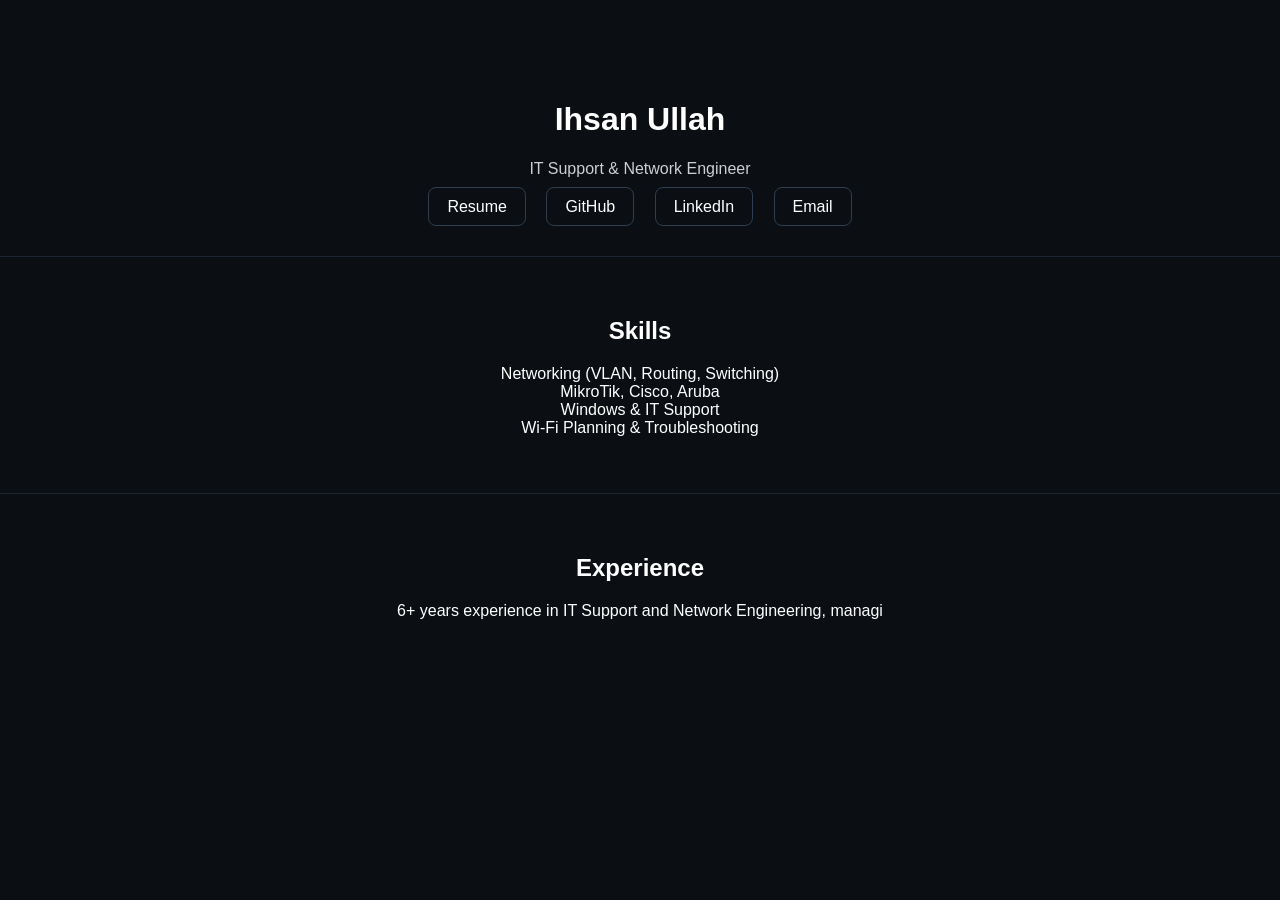
==== index.html @ 43599747 "professional layout" ====
<!doctype html>
<html lang="en">
<head>
<meta charset="utf-8">
<meta name="viewport" content="width=device-width, initial-scale=1">
<title>Ihsan Ullah | IT Support & Network Engineer</title>
<link rel="stylesheet" href="style.css">
</head>

<body>

<header>
  <h1>Ihsan Ullah</h1>
  <p class="title">IT Support & Network Engineer</p>
  <div class="buttons">
    <a href="#">Resume</a>
    <a href="https://github.com/theihsan" target="_blank">GitHub</a>
    <a href="#">LinkedIn</a>
    <a href="mailto:you@email.com">Email</a>
  </div>
</header>

<section>
  <h2>Skills</h2>
  <ul>
    <li>Networking (VLAN, Routing, Switching)</li>
    <li>MikroTik, Cisco, Aruba</li>
    <li>Windows & IT Support</li>
    <li>Wi-Fi Planning & Troubleshooting</li>
  </ul>
</section>

<section>
  <h2>Experience</h2>
  <p>6+ years experience in IT Support and Network Engineering, managi
---- style.css ----
body{
  margin:0;
  font-family:Arial, Helvetica, sans-serif;
  background:#0b0f14;
  color:white;
  text-align:center;
}

header{
  padding:80px 20px 40px;
}

.title{
  opacity:.8;
  margin-bottom:20px;
}

.buttons a{
  margin:8px;
  padding:10px 18px;
  border:1px solid #2c3e50;
  border-radius:8px;
  text-decoration:none;
  color:white;
}

section{
  padding:40px 20px;
  border-top:1px solid #1b2430;
}

ul{
  list-style:none;
  padding:0;
}

footer{
  padding:30px;
  opacity:.6;
}
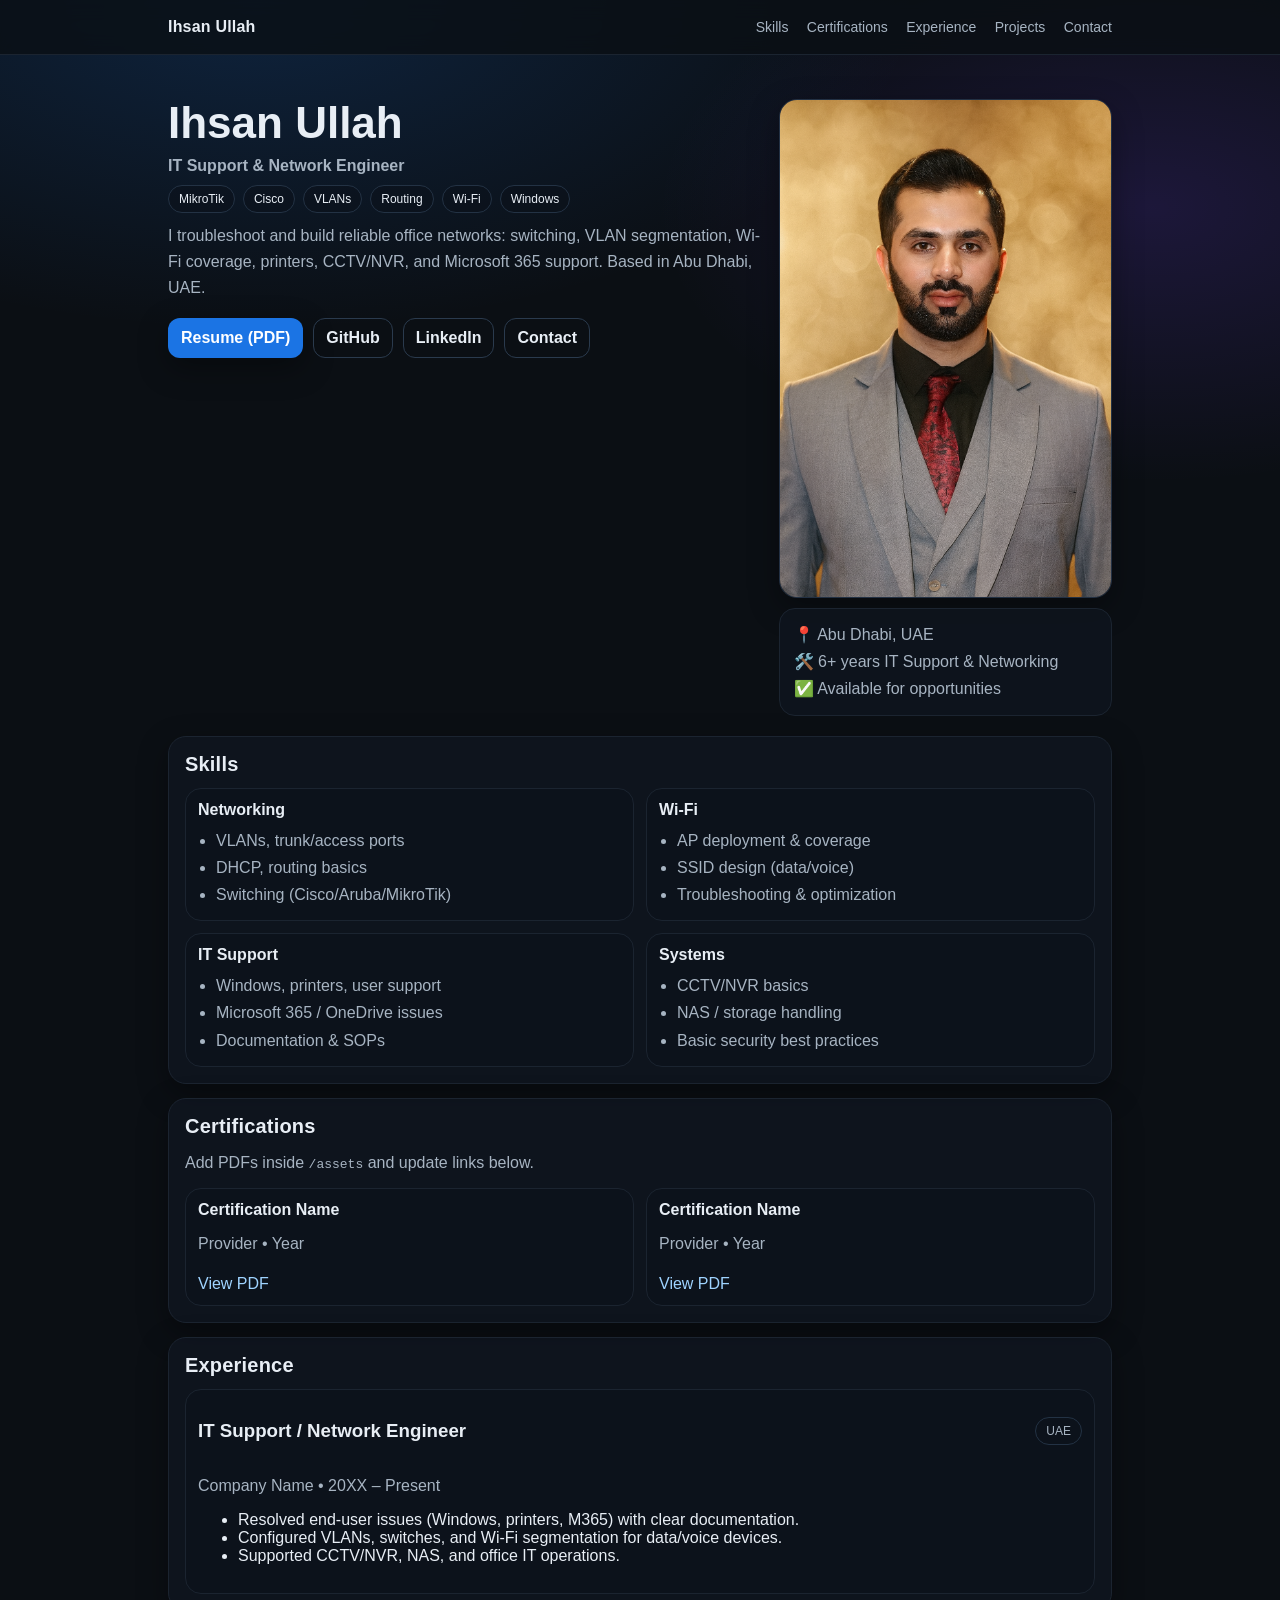
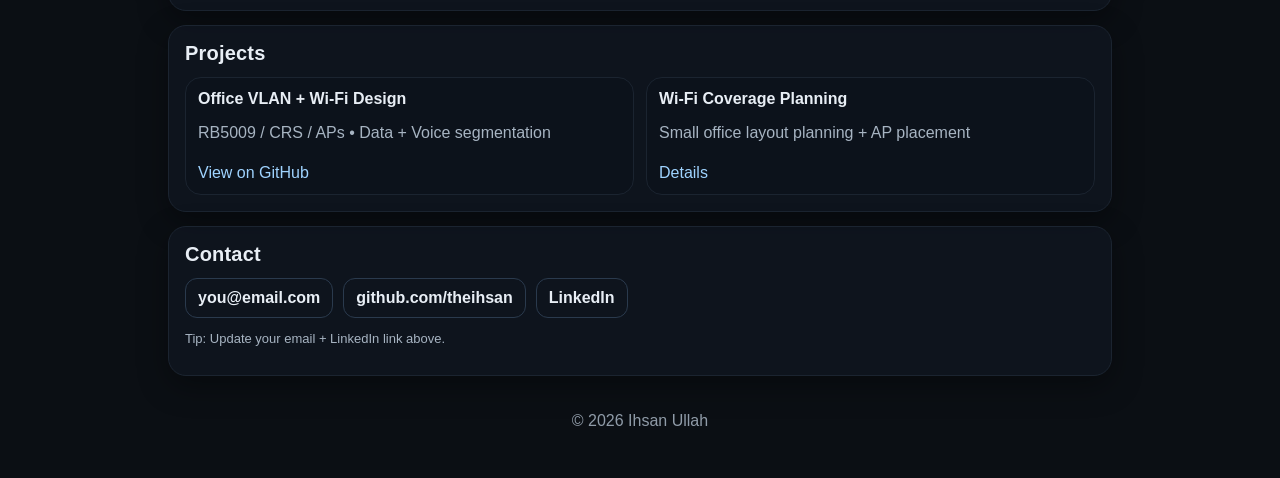
==== commit d5022c89: "Add profile and resume" ====
--- a/index.html
+++ b/index.html
@@ -1,35 +1,179 @@
 <!doctype html>
 <html lang="en">
 <head>
-<meta charset="utf-8">
-<meta name="viewport" content="width=device-width, initial-scale=1">
-<title>Ihsan Ullah | IT Support & Network Engineer</title>
-<link rel="stylesheet" href="style.css">
+  <meta charset="utf-8" />
+  <meta name="viewport" content="width=device-width,initial-scale=1" />
+  <title>Ihsan Ullah | IT Support & Network Engineer</title>
+  <meta name="description" content="Ihsan Ullah - IT Support & Network Engineer portfolio." />
+  <link rel="stylesheet" href="style.css" />
 </head>
 
 <body>
+  <header class="topbar">
+    <div class="container topbar-inner">
+      <a class="brand" href="#top">Ihsan Ullah</a>
+      <nav class="nav">
+        <a href="#skills">Skills</a>
+        <a href="#certs">Certifications</a>
+        <a href="#experience">Experience</a>
+        <a href="#projects">Projects</a>
+        <a href="#contact">Contact</a>
+      </nav>
+    </div>
+  </header>
 
-<header>
-  <h1>Ihsan Ullah</h1>
-  <p class="title">IT Support & Network Engineer</p>
-  <div class="buttons">
-    <a href="#">Resume</a>
-    <a href="https://github.com/theihsan" target="_blank">GitHub</a>
-    <a href="#">LinkedIn</a>
-    <a href="mailto:you@email.com">Email</a>
-  </div>
-</header>
+  <main id="top" class="container">
+    <!-- HERO -->
+    <section class="hero">
+      <div class="hero-left">
+        <h1>Ihsan Ullah</h1>
+        <p class="subtitle">IT Support & Network Engineer</p>
 
-<section>
-  <h2>Skills</h2>
-  <ul>
-    <li>Networking (VLAN, Routing, Switching)</li>
-    <li>MikroTik, Cisco, Aruba</li>
-    <li>Windows & IT Support</li>
-    <li>Wi-Fi Planning & Troubleshooting</li>
-  </ul>
-</section>
+        <div class="chips">
+          <span>MikroTik</span><span>Cisco</span><span>VLANs</span><span>Routing</span><span>Wi-Fi</span><span>Windows</span>
+        </div>
 
-<section>
-  <h2>Experience</h2>
-  <p>6+ years experience in IT Support and Network Engineering, managi
+        <p class="about">
+          I troubleshoot and build reliable office networks: switching, VLAN segmentation, Wi-Fi coverage, printers, CCTV/NVR,
+          and Microsoft 365 support. Based in Abu Dhabi, UAE.
+        </p>
+
+        <div class="buttons">
+          <!-- Put your CV PDF in /assets/resume.pdf -->
+          <a class="btn" href="assets/resume.pdf" target="_blank" rel="noopener">Resume (PDF)</a>
+          <a class="btn ghost" href="https://github.com/theihsan" target="_blank" rel="noopener">GitHub</a>
+          <!-- Replace with your LinkedIn -->
+          <a class="btn ghost" href="#" target="_blank" rel="noopener">LinkedIn</a>
+          <a class="btn ghost" href="#contact">Contact</a>
+        </div>
+      </div>
+
+      <div class="hero-right">
+        <!-- Put your photo in /assets/profile.jpg -->
+        <img class="avatar" src="assets/profile.jpg" alt="Profile photo" />
+        <div class="meta">
+          <div>📍 Abu Dhabi, UAE</div>
+          <div>🛠️ 6+ years IT Support & Networking</div>
+          <div>✅ Available for opportunities</div>
+        </div>
+      </div>
+    </section>
+
+    <!-- SKILLS -->
+    <section id="skills" class="card">
+      <h2>Skills</h2>
+      <div class="grid">
+        <div class="tile">
+          <h3>Networking</h3>
+          <ul>
+            <li>VLANs, trunk/access ports</li>
+            <li>DHCP, routing basics</li>
+            <li>Switching (Cisco/Aruba/MikroTik)</li>
+          </ul>
+        </div>
+        <div class="tile">
+          <h3>Wi-Fi</h3>
+          <ul>
+            <li>AP deployment & coverage</li>
+            <li>SSID design (data/voice)</li>
+            <li>Troubleshooting & optimization</li>
+          </ul>
+        </div>
+        <div class="tile">
+          <h3>IT Support</h3>
+          <ul>
+            <li>Windows, printers, user support</li>
+            <li>Microsoft 365 / OneDrive issues</li>
+            <li>Documentation & SOPs</li>
+          </ul>
+        </div>
+        <div class="tile">
+          <h3>Systems</h3>
+          <ul>
+            <li>CCTV/NVR basics</li>
+            <li>NAS / storage handling</li>
+            <li>Basic security best practices</li>
+          </ul>
+        </div>
+      </div>
+    </section>
+
+    <!-- CERTIFICATIONS -->
+    <section id="certs" class="card">
+      <h2>Certifications</h2>
+      <p class="muted">Add PDFs inside <code>/assets</code> and update links below.</p>
+
+      <div class="grid">
+        <div class="tile">
+          <h3>Certification Name</h3>
+          <p class="muted">Provider • Year</p>
+          <a class="link" href="assets/cert-1.pdf" target="_blank" rel="noopener">View PDF</a>
+        </div>
+        <div class="tile">
+          <h3>Certification Name</h3>
+          <p class="muted">Provider • Year</p>
+          <a class="link" href="assets/cert-2.pdf" target="_blank" rel="noopener">View PDF</a>
+        </div>
+      </div>
+    </section>
+
+    <!-- EXPERIENCE -->
+    <section id="experience" class="card">
+      <h2>Experience</h2>
+
+      <div class="timeline">
+        <div class="role">
+          <div class="role-head">
+            <h3>IT Support / Network Engineer</h3>
+            <span class="tag">UAE</span>
+          </div>
+          <p class="muted">Company Name • 20XX – Present</p>
+          <ul>
+            <li>Resolved end-user issues (Windows, printers, M365) with clear documentation.</li>
+            <li>Configured VLANs, switches, and Wi-Fi segmentation for data/voice devices.</li>
+            <li>Supported CCTV/NVR, NAS, and office IT operations.</li>
+          </ul>
+        </div>
+      </div>
+    </section>
+
+    <!-- PROJECTS -->
+    <section id="projects" class="card">
+      <h2>Projects</h2>
+
+      <div class="grid">
+        <div class="tile">
+          <h3>Office VLAN + Wi-Fi Design</h3>
+          <p class="muted">RB5009 / CRS / APs • Data + Voice segmentation</p>
+          <a class="link" href="https://github.com/theihsan" target="_blank" rel="noopener">View on GitHub</a>
+        </div>
+        <div class="tile">
+          <h3>Wi-Fi Coverage Planning</h3>
+          <p class="muted">Small office layout planning + AP placement</p>
+          <a class="link" href="#" target="_blank" rel="noopener">Details</a>
+        </div>
+      </div>
+    </section>
+
+    <!-- CONTACT -->
+    <section id="contact" class="card">
+      <h2>Contact</h2>
+      <div class="contact">
+        <a class="btn ghost" href="mailto:you@email.com">you@email.com</a>
+        <a class="btn ghost" href="https://github.com/theihsan" target="_blank" rel="noopener">github.com/theihsan</a>
+        <!-- Replace with LinkedIn -->
+        <a class="btn ghost" href="#" target="_blank" rel="noopener">LinkedIn</a>
+      </div>
+      <p class="muted small">Tip: Update your email + LinkedIn link above.</p>
+    </section>
+
+    <footer class="footer">
+      <span>© <span id="year"></span> Ihsan Ullah</span>
+    </footer>
+  </main>
+
+  <script>
+    document.getElementById("year").textContent = new Date().getFullYear();
+  </script>
+</body>
+</html>
--- a/style.css
+++ b/style.css
@@ -1,40 +1,246 @@
+:root{
+  --bg:#0b0f14;
+  --panel:#0f1620;
+  --panel2:#0c121a;
+  --border:#1b2430;
+  --text:#e8eef5;
+  --muted:#a7b4c2;
+  --accent:#1b74e4;
+  --shadow: 0 10px 30px rgba(0,0,0,.35);
+}
+
+*{ box-sizing:border-box; }
+html{ scroll-behavior:smooth; }
 body{
   margin:0;
-  font-family:Arial, Helvetica, sans-serif;
-  background:#0b0f14;
-  color:white;
+  font-family: Arial, Helvetica, sans-serif;
+  background: radial-gradient(1200px 600px at 20% 0%, rgba(27,116,228,.20), transparent 55%),
+              radial-gradient(900px 500px at 90% 10%, rgba(120,66,255,.16), transparent 55%),
+              var(--bg);
+  color:var(--text);
+}
+
+a{ color:inherit; text-decoration:none; }
+a:hover{ opacity:.92; }
+
+.container{
+  max-width: 980px;
+  margin: 0 auto;
+  padding: 18px;
+}
+
+.topbar{
+  position: sticky;
+  top: 0;
+  z-index: 30;
+  background: rgba(11,15,20,.80);
+  backdrop-filter: blur(10px);
+  border-bottom: 1px solid var(--border);
+}
+
+.topbar-inner{
+  display:flex;
+  align-items:center;
+  justify-content:space-between;
+  gap: 16px;
+}
+
+.brand{
+  font-weight:800;
+  letter-spacing: .2px;
+}
+
+.nav a{
+  margin-left: 14px;
+  font-size: 14px;
+  color: var(--muted);
+}
+.nav a:hover{ color: var(--text); }
+
+@media (max-width: 820px){
+  .nav{ display:none; }
+}
+
+.hero{
+  display:grid;
+  grid-template-columns: 1.6fr .9fr;
+  gap: 18px;
+  padding: 26px 0 6px;
+}
+
+@media (max-width: 820px){
+  .hero{ grid-template-columns: 1fr; }
+}
+
+h1{
+  font-size: 44px;
+  margin: 0;
+  line-height: 1.08;
+}
+
+.subtitle{
+  margin: 10px 0 10px;
+  color: var(--muted);
+  font-weight: 600;
+}
+
+.about{
+  color: var(--muted);
+  line-height: 1.65;
+  margin: 10px 0 16px;
+}
+
+.chips{
+  display:flex;
+  flex-wrap:wrap;
+  gap: 8px;
+  margin: 10px 0 8px;
+}
+
+.chips span{
+  font-size: 12px;
+  padding: 6px 10px;
+  border-radius: 999px;
+  border: 1px solid #233244;
+  background: rgba(12,18,26,.55);
+  color: var(--text);
+}
+
+.buttons{
+  display:flex;
+  flex-wrap:wrap;
+  gap: 10px;
+  margin-top: 12px;
+}
+
+.btn{
+  display:inline-flex;
+  align-items:center;
+  justify-content:center;
+  padding: 10px 12px;
+  border-radius: 12px;
+  font-weight: 700;
+  border: 1px solid transparent;
+  background: var(--accent);
+  color: white;
+  box-shadow: var(--shadow);
+}
+
+.btn.ghost{
+  background: transparent;
+  border: 1px solid #2a3a4d;
+  color: var(--text);
+  box-shadow: none;
+}
+
+.hero-right{
+  display:flex;
+  flex-direction:column;
+  gap: 10px;
+}
+
+.avatar{
+  width:100%;
+  border-radius: 18px;
+  border: 1px solid #223043;
+  box-shadow: var(--shadow);
+  background: var(--panel2);
+}
+
+.meta{
+  padding: 12px 14px;
+  border-radius: 16px;
+  border: 1px solid var(--border);
+  background: rgba(15,22,32,.70);
+  color: var(--muted);
+  line-height: 1.7;
+}
+
+.card{
+  margin: 14px 0;
+  padding: 16px;
+  border-radius: 18px;
+  border: 1px solid var(--border);
+  background: rgba(15,22,32,.75);
+  box-shadow: var(--shadow);
+}
+
+.card h2{
+  margin: 0 0 12px;
+  font-size: 20px;
+  letter-spacing:.2px;
+}
+
+.grid{
+  display:grid;
+  grid-template-columns: repeat(2, 1fr);
+  gap: 12px;
+}
+
+@media (max-width: 820px){
+  .grid{ grid-template-columns: 1fr; }
+}
+
+.tile{
+  padding: 12px;
+  border-radius: 16px;
+  border: 1px solid var(--border);
+  background: rgba(12,18,26,.70);
+}
+
+.tile h3{
+  margin: 0 0 8px;
+  font-size: 16px;
+}
+
+.tile ul{
+  margin: 0;
+  padding-left: 18px;
+  color: var(--muted);
+  line-height: 1.7;
+}
+
+.muted{ color: var(--muted); }
+.small{ font-size: 13px; }
+
+.link{
+  display:inline-block;
+  margin-top: 6px;
+  color: #9fd3ff;
+}
+.link:hover{ text-decoration: underline; }
+
+.timeline .role{
+  padding: 12px;
+  border-radius: 16px;
+  border: 1px solid var(--border);
+  background: rgba(12,18,26,.70);
+}
+
+.role-head{
+  display:flex;
+  align-items:center;
+  justify-content:space-between;
+  gap: 10px;
+}
+
+.tag{
+  font-size: 12px;
+  padding: 6px 10px;
+  border-radius: 999px;
+  border: 1px solid #233244;
+  color: var(--muted);
+}
+
+.contact{
+  display:flex;
+  flex-wrap:wrap;
+  gap: 10px;
+}
+
+.footer{
   text-align:center;
-}
-
-header{
-  padding:80px 20px 40px;
-}
-
-.title{
-  opacity:.8;
-  margin-bottom:20px;
-}
-
-.buttons a{
-  margin:8px;
-  padding:10px 18px;
-  border:1px solid #2c3e50;
-  border-radius:8px;
-  text-decoration:none;
-  color:white;
-}
-
-section{
-  padding:40px 20px;
-  border-top:1px solid #1b2430;
-}
-
-ul{
-  list-style:none;
-  padding:0;
-}
-
-footer{
-  padding:30px;
-  opacity:.6;
-}
+  color: var(--muted);
+  padding: 22px 0 30px;
+  opacity: .85;
+}
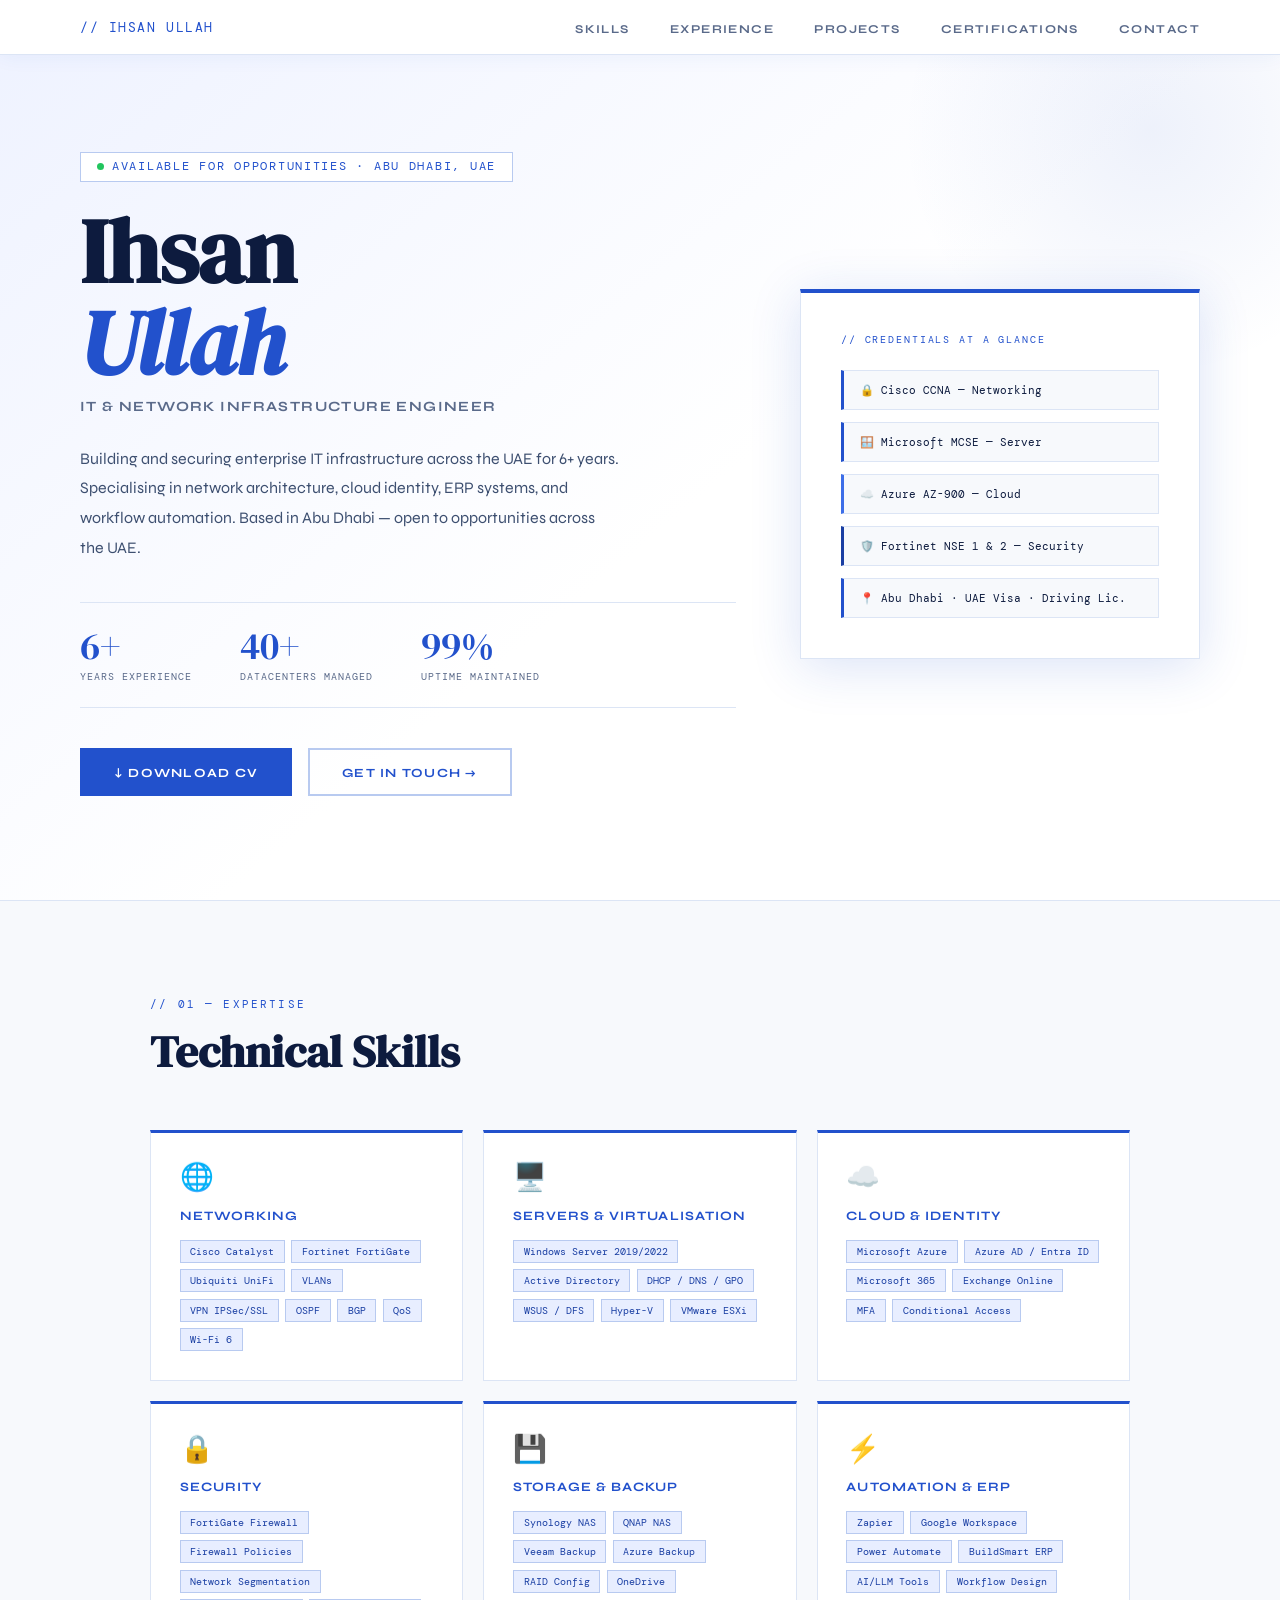
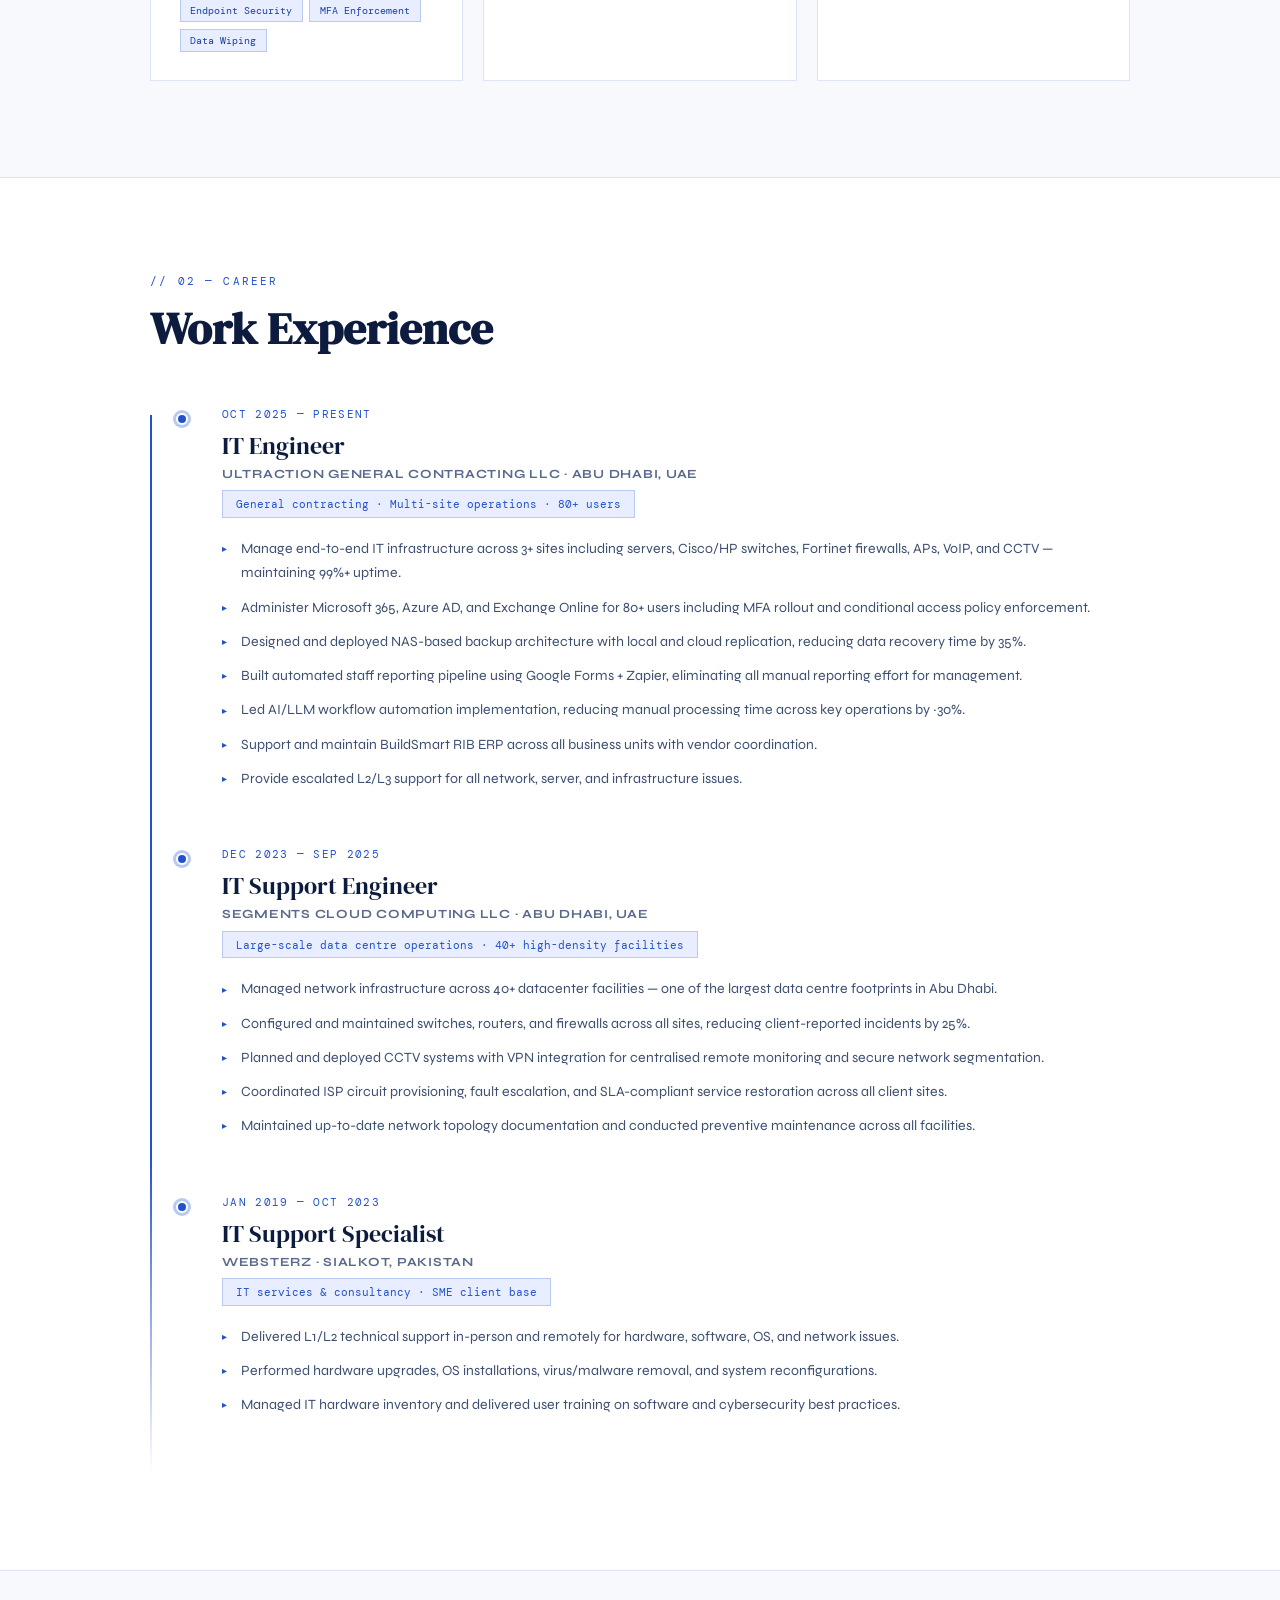
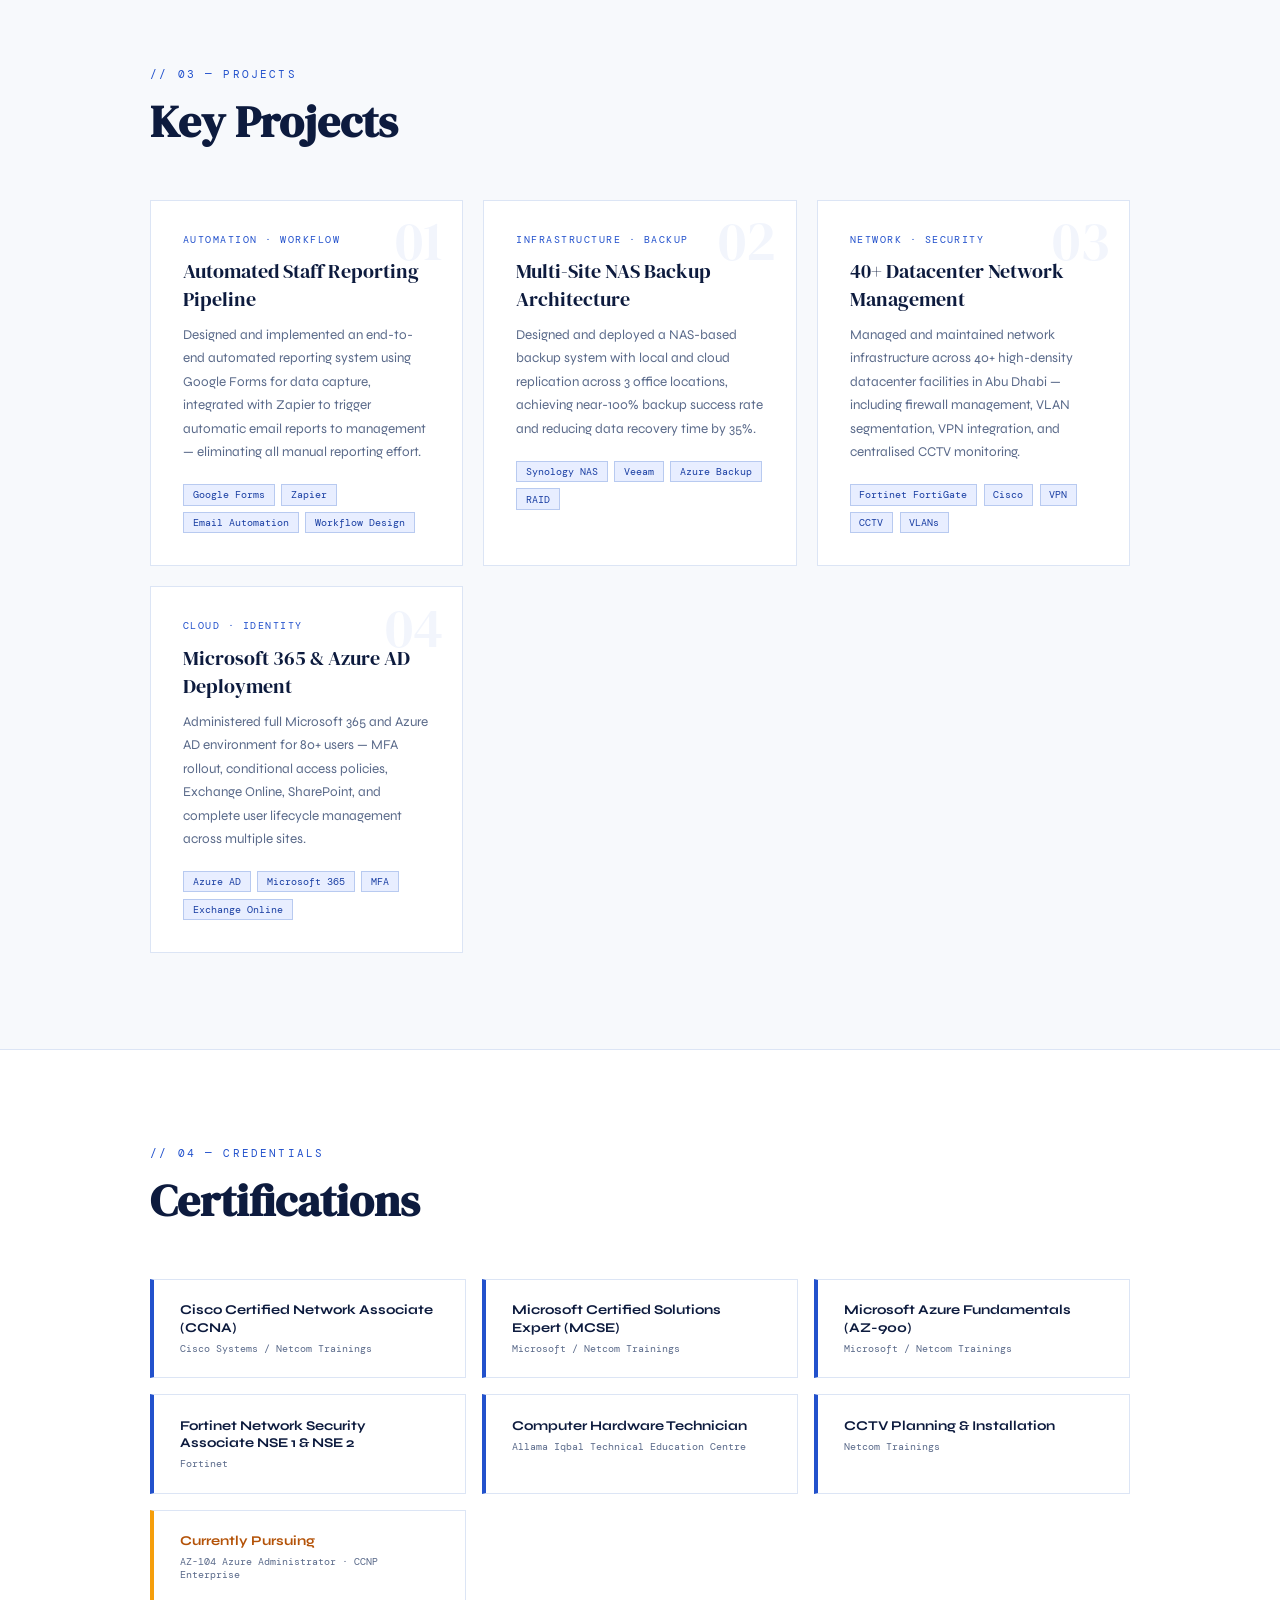
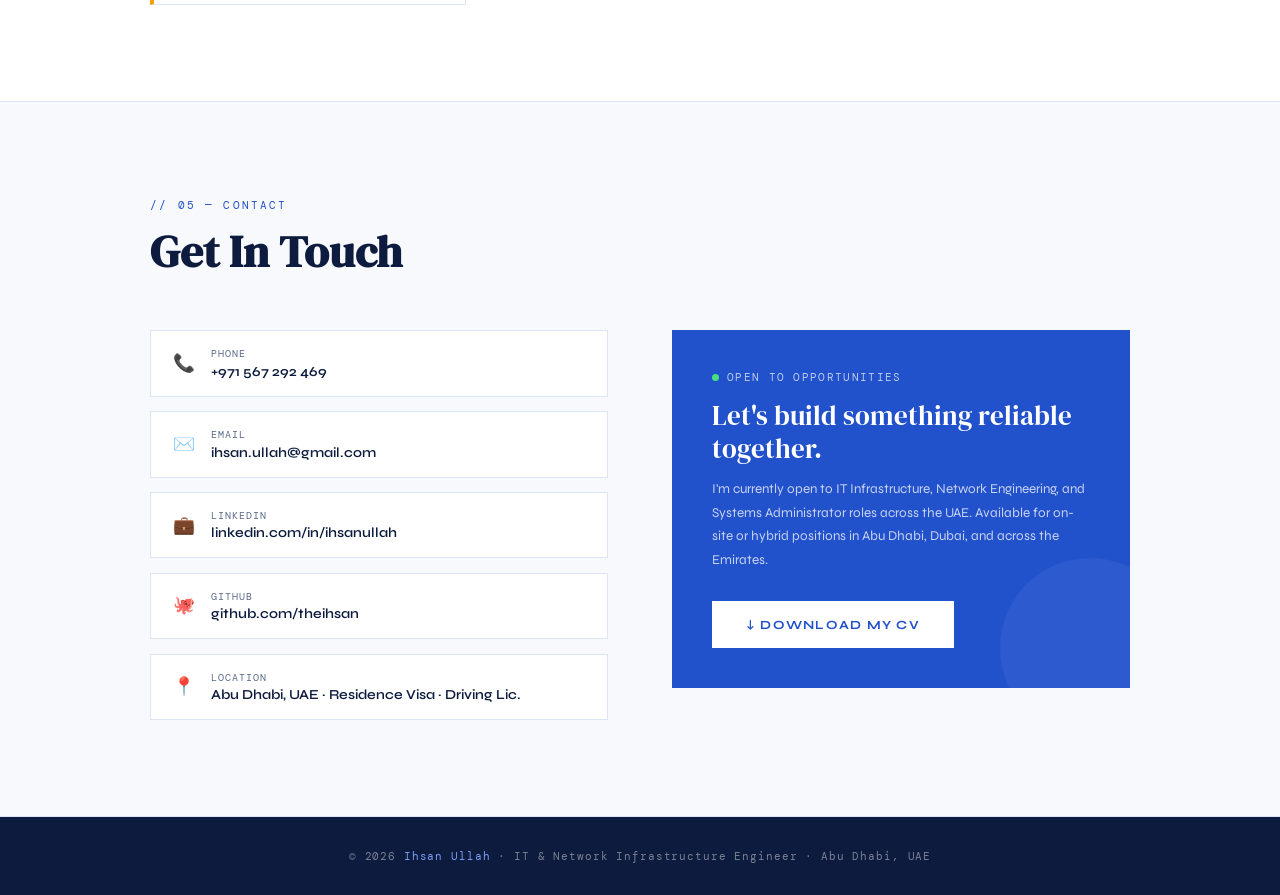
==== commit ced422f4: "Update index.html" ====
--- a/index.html
+++ b/index.html
@@ -1,179 +1,820 @@
-<!doctype html>
+<!DOCTYPE html>
 <html lang="en">
 <head>
-  <meta charset="utf-8" />
-  <meta name="viewport" content="width=device-width,initial-scale=1" />
-  <title>Ihsan Ullah | IT Support & Network Engineer</title>
-  <meta name="description" content="Ihsan Ullah - IT Support & Network Engineer portfolio." />
-  <link rel="stylesheet" href="style.css" />
+<meta charset="UTF-8"/>
+<meta name="viewport" content="width=device-width, initial-scale=1.0"/>
+<title>Ihsan Ullah — IT & Network Infrastructure Engineer</title>
+<link href="https://fonts.googleapis.com/css2?family=DM+Serif+Display:ital@0;1&family=DM+Mono:wght@400;500&family=Syne:wght@400;600;700;800&display=swap" rel="stylesheet"/>
+<style>
+  :root {
+    --royal: #2251CC;
+    --royal-dark: #1a3fa3;
+    --royal-light: #3d6ee8;
+    --royal-xlight: #e8eeff;
+    --white: #ffffff;
+    --off-white: #f7f9fc;
+    --text: #0d1b3e;
+    --muted: #5a6a8a;
+    --border: #dce5f5;
+    --border-strong: #b8caf0;
+    --shadow: 0 4px 24px rgba(34,81,204,0.10);
+    --shadow-lg: 0 8px 48px rgba(34,81,204,0.16);
+  }
+
+  *, *::before, *::after { box-sizing: border-box; margin: 0; padding: 0; }
+  html { scroll-behavior: smooth; }
+
+  body {
+    font-family: 'Syne', sans-serif;
+    background: var(--white);
+    color: var(--text);
+    overflow-x: hidden;
+  }
+
+  nav {
+    position: fixed;
+    top: 0; left: 0; right: 0;
+    z-index: 100;
+    display: flex;
+    justify-content: space-between;
+    align-items: center;
+    padding: 1.1rem 5rem;
+    background: rgba(255,255,255,0.95);
+    backdrop-filter: blur(20px);
+    border-bottom: 1px solid var(--border);
+    box-shadow: 0 2px 20px rgba(34,81,204,0.06);
+  }
+
+  .nav-logo {
+    font-family: 'DM Mono', monospace;
+    font-size: 0.82rem;
+    color: var(--royal);
+    letter-spacing: 0.12em;
+  }
+
+  .nav-links { display: flex; gap: 2.5rem; list-style: none; }
+
+  .nav-links a {
+    font-size: 0.75rem;
+    font-weight: 700;
+    letter-spacing: 0.12em;
+    text-transform: uppercase;
+    color: var(--muted);
+    text-decoration: none;
+    transition: color 0.2s;
+    position: relative;
+  }
+
+  .nav-links a::after {
+    content: '';
+    position: absolute;
+    bottom: -4px; left: 0; right: 0;
+    height: 2px;
+    background: var(--royal);
+    transform: scaleX(0);
+    transition: transform 0.2s;
+    transform-origin: left;
+  }
+
+  .nav-links a:hover { color: var(--royal); }
+  .nav-links a:hover::after { transform: scaleX(1); }
+
+  .hero {
+    min-height: 100vh;
+    display: grid;
+    grid-template-columns: 1fr 400px;
+    gap: 4rem;
+    align-items: center;
+    padding: 8rem 5rem 5rem;
+    background: linear-gradient(140deg, #eef2ff 0%, #ffffff 55%);
+    position: relative;
+    overflow: hidden;
+  }
+
+  .hero::before {
+    content: '';
+    position: absolute;
+    top: -120px; right: -120px;
+    width: 500px; height: 500px;
+    background: radial-gradient(circle, rgba(34,81,204,0.08) 0%, transparent 70%);
+    pointer-events: none;
+  }
+
+  .hero-tag {
+    display: inline-flex;
+    align-items: center;
+    gap: 0.5rem;
+    font-family: 'DM Mono', monospace;
+    font-size: 0.72rem;
+    color: var(--royal);
+    letter-spacing: 0.15em;
+    text-transform: uppercase;
+    margin-bottom: 1.5rem;
+    padding: 0.4rem 1rem;
+    border: 1.5px solid var(--border-strong);
+    background: var(--white);
+    width: fit-content;
+  }
+
+  .hero-tag-dot {
+    width: 7px; height: 7px;
+    background: #22c55e;
+    border-radius: 50%;
+    animation: pulse 2s infinite;
+  }
+
+  @keyframes pulse {
+    0%,100% { opacity:1; transform:scale(1); }
+    50% { opacity:0.4; transform:scale(0.75); }
+  }
+
+  .hero h1 {
+    font-family: 'DM Serif Display', serif;
+    font-size: clamp(3.8rem, 7vw, 5.8rem);
+    line-height: 1.02;
+    margin-bottom: 0.6rem;
+    color: var(--text);
+  }
+
+  .hero h1 em { color: var(--royal); font-style: italic; }
+
+  .hero-subtitle {
+    font-size: 0.88rem;
+    font-weight: 700;
+    letter-spacing: 0.1em;
+    color: var(--muted);
+    text-transform: uppercase;
+    margin-bottom: 1.8rem;
+  }
+
+  .hero-desc {
+    font-size: 1rem;
+    line-height: 1.85;
+    color: #3d4f70;
+    max-width: 540px;
+    margin-bottom: 2.5rem;
+  }
+
+  .hero-stats {
+    display: flex;
+    gap: 3rem;
+    margin-bottom: 2.5rem;
+    padding: 1.5rem 0;
+    border-top: 1px solid var(--border);
+    border-bottom: 1px solid var(--border);
+  }
+
+  .stat-num {
+    font-family: 'DM Serif Display', serif;
+    font-size: 2.4rem;
+    color: var(--royal);
+    line-height: 1;
+  }
+
+  .stat-label {
+    font-family: 'DM Mono', monospace;
+    font-size: 0.63rem;
+    color: var(--muted);
+    letter-spacing: 0.1em;
+    text-transform: uppercase;
+    margin-top: 0.3rem;
+  }
+
+  .hero-ctas { display: flex; gap: 1rem; flex-wrap: wrap; }
+
+  .btn-primary {
+    display: inline-flex;
+    align-items: center;
+    gap: 0.5rem;
+    padding: 0.9rem 2rem;
+    background: var(--royal);
+    color: var(--white);
+    font-family: 'Syne', sans-serif;
+    font-size: 0.78rem;
+    font-weight: 700;
+    letter-spacing: 0.1em;
+    text-transform: uppercase;
+    text-decoration: none;
+    border: 2px solid var(--royal);
+    transition: all 0.25s;
+  }
+
+  .btn-primary:hover {
+    background: var(--white);
+    color: var(--royal);
+    transform: translateY(-2px);
+    box-shadow: var(--shadow-lg);
+  }
+
+  .btn-secondary {
+    display: inline-flex;
+    align-items: center;
+    gap: 0.5rem;
+    padding: 0.9rem 2rem;
+    background: transparent;
+    color: var(--royal);
+    font-family: 'Syne', sans-serif;
+    font-size: 0.78rem;
+    font-weight: 700;
+    letter-spacing: 0.1em;
+    text-transform: uppercase;
+    text-decoration: none;
+    border: 2px solid var(--border-strong);
+    transition: all 0.25s;
+  }
+
+  .btn-secondary:hover {
+    border-color: var(--royal);
+    background: var(--royal-xlight);
+    transform: translateY(-2px);
+    box-shadow: var(--shadow);
+  }
+
+  .hero-card {
+    background: var(--white);
+    border: 1px solid var(--border);
+    border-top: 4px solid var(--royal);
+    padding: 2.5rem;
+    box-shadow: var(--shadow-lg);
+    position: relative;
+    z-index: 1;
+  }
+
+  .hero-card-label {
+    font-family: 'DM Mono', monospace;
+    font-size: 0.65rem;
+    color: var(--royal);
+    letter-spacing: 0.18em;
+    text-transform: uppercase;
+    margin-bottom: 1.5rem;
+  }
+
+  .cert-stack { display: flex; flex-direction: column; gap: 0.75rem; }
+
+  .cert-badge {
+    display: flex;
+    align-items: center;
+    gap: 0.85rem;
+    padding: 0.75rem 1rem;
+    background: var(--off-white);
+    border: 1px solid var(--border);
+    border-left: 3px solid var(--royal);
+    font-family: 'DM Mono', monospace;
+    font-size: 0.7rem;
+    color: var(--text);
+    animation: fadeSlide 0.4s ease both;
+  }
+
+  .cert-badge:nth-child(2) { animation-delay:0.1s; }
+  .cert-badge:nth-child(3) { animation-delay:0.2s; border-left-color:var(--royal-light); }
+  .cert-badge:nth-child(4) { animation-delay:0.3s; border-left-color:var(--royal-dark); }
+  .cert-badge:nth-child(5) { animation-delay:0.4s; }
+
+  @keyframes fadeSlide {
+    from { opacity:0; transform:translateX(12px); }
+    to { opacity:1; transform:translateX(0); }
+  }
+
+  .section-wrap {
+    max-width: 1140px;
+    margin: 0 auto;
+    padding: 6rem 5rem;
+  }
+
+  .section-label {
+    font-family: 'DM Mono', monospace;
+    font-size: 0.68rem;
+    color: var(--royal);
+    letter-spacing: 0.2em;
+    text-transform: uppercase;
+    margin-bottom: 0.6rem;
+  }
+
+  .section-title {
+    font-family: 'DM Serif Display', serif;
+    font-size: clamp(2rem, 4vw, 2.8rem);
+    color: var(--text);
+    margin-bottom: 3rem;
+  }
+
+  .band-white { background: var(--white); }
+  .band-gray { background: var(--off-white); border-top:1px solid var(--border); border-bottom:1px solid var(--border); }
+
+  .skills-grid {
+    display: grid;
+    grid-template-columns: repeat(auto-fit, minmax(280px, 1fr));
+    gap: 1.25rem;
+  }
+
+  .skill-card {
+    padding: 1.8rem;
+    background: var(--white);
+    border: 1px solid var(--border);
+    border-top: 3px solid var(--royal);
+    transition: all 0.25s;
+  }
+
+  .skill-card:hover {
+    box-shadow: var(--shadow-lg);
+    transform: translateY(-4px);
+    border-color: var(--border-strong);
+  }
+
+  .skill-card-icon { font-size: 1.7rem; margin-bottom: 0.9rem; }
+
+  .skill-card-title {
+    font-size: 0.8rem;
+    font-weight: 700;
+    letter-spacing: 0.08em;
+    text-transform: uppercase;
+    color: var(--royal);
+    margin-bottom: 1rem;
+  }
+
+  .skill-tags { display: flex; flex-wrap: wrap; gap: 0.4rem; }
+
+  .skill-tag {
+    font-family: 'DM Mono', monospace;
+    font-size: 0.63rem;
+    padding: 0.25rem 0.6rem;
+    background: var(--royal-xlight);
+    border: 1px solid var(--border-strong);
+    color: var(--royal-dark);
+  }
+
+  .exp-timeline { position: relative; padding-left: 2rem; }
+
+  .exp-timeline::before {
+    content: '';
+    position: absolute;
+    left: 0; top: 8px; bottom: 0;
+    width: 2px;
+    background: linear-gradient(180deg, var(--royal) 70%, transparent 100%);
+  }
+
+  .exp-item { position: relative; padding: 0 0 3.5rem 2.5rem; }
+
+  .exp-item::before {
+    content: '';
+    position: absolute;
+    left: -6px; top: 6px;
+    width: 12px; height: 12px;
+    background: var(--royal);
+    border: 2px solid var(--white);
+    border-radius: 50%;
+    box-shadow: 0 0 0 3px var(--border-strong);
+  }
+
+  .exp-date {
+    font-family: 'DM Mono', monospace;
+    font-size: 0.68rem;
+    color: var(--royal);
+    letter-spacing: 0.12em;
+    margin-bottom: 0.5rem;
+    text-transform: uppercase;
+  }
+
+  .exp-title {
+    font-family: 'DM Serif Display', serif;
+    font-size: 1.5rem;
+    color: var(--text);
+    margin-bottom: 0.25rem;
+  }
+
+  .exp-company {
+    font-size: 0.78rem;
+    font-weight: 700;
+    color: var(--muted);
+    letter-spacing: 0.06em;
+    text-transform: uppercase;
+    margin-bottom: 0.6rem;
+  }
+
+  .exp-context {
+    display: inline-block;
+    font-family: 'DM Mono', monospace;
+    font-size: 0.68rem;
+    color: var(--royal);
+    margin-bottom: 1.2rem;
+    padding: 0.35rem 0.8rem;
+    background: var(--royal-xlight);
+    border: 1px solid var(--border-strong);
+  }
+
+  .exp-bullets { list-style: none; display: flex; flex-direction: column; gap: 0.6rem; }
+
+  .exp-bullets li {
+    font-size: 0.88rem;
+    line-height: 1.75;
+    color: #3d4f70;
+    padding-left: 1.2rem;
+    position: relative;
+  }
+
+  .exp-bullets li::before {
+    content: '▸';
+    position: absolute;
+    left: 0;
+    color: var(--royal);
+    font-size: 0.65rem;
+    top: 0.2rem;
+  }
+
+  .projects-grid {
+    display: grid;
+    grid-template-columns: repeat(auto-fit, minmax(300px, 1fr));
+    gap: 1.25rem;
+  }
+
+  .project-card {
+    padding: 2rem;
+    background: var(--white);
+    border: 1px solid var(--border);
+    position: relative;
+    overflow: hidden;
+    transition: all 0.25s;
+  }
+
+  .project-card::before {
+    content: '';
+    position: absolute;
+    top: 0; left: 0; right: 0;
+    height: 3px;
+    background: linear-gradient(90deg, var(--royal), var(--royal-light));
+    transform: scaleX(0);
+    transition: transform 0.3s;
+    transform-origin: left;
+  }
+
+  .project-card:hover { box-shadow: var(--shadow-lg); transform: translateY(-4px); border-color: var(--border-strong); }
+  .project-card:hover::before { transform: scaleX(1); }
+
+  .project-number {
+    font-family: 'DM Serif Display', serif;
+    font-size: 3.5rem;
+    color: rgba(34,81,204,0.06);
+    position: absolute;
+    top: 0.8rem; right: 1.2rem;
+    line-height: 1;
+  }
+
+  .project-tag {
+    font-family: 'DM Mono', monospace;
+    font-size: 0.62rem;
+    color: var(--royal);
+    letter-spacing: 0.15em;
+    text-transform: uppercase;
+    margin-bottom: 0.7rem;
+  }
+
+  .project-title {
+    font-family: 'DM Serif Display', serif;
+    font-size: 1.25rem;
+    color: var(--text);
+    margin-bottom: 0.7rem;
+  }
+
+  .project-desc {
+    font-size: 0.84rem;
+    line-height: 1.75;
+    color: var(--muted);
+    margin-bottom: 1.2rem;
+  }
+
+  .project-stack { display: flex; flex-wrap: wrap; gap: 0.4rem; }
+
+  .stack-tag {
+    font-family: 'DM Mono', monospace;
+    font-size: 0.6rem;
+    padding: 0.2rem 0.55rem;
+    background: var(--royal-xlight);
+    border: 1px solid var(--border-strong);
+    color: var(--royal-dark);
+  }
+
+  .certs-grid {
+    display: grid;
+    grid-template-columns: repeat(auto-fit, minmax(250px, 1fr));
+    gap: 1rem;
+  }
+
+  .cert-card {
+    padding: 1.4rem 1.6rem;
+    background: var(--white);
+    border: 1px solid var(--border);
+    border-left: 4px solid var(--royal);
+    transition: all 0.2s;
+  }
+
+  .cert-card:hover { box-shadow: var(--shadow); transform: translateX(4px); }
+
+  .cert-name { font-size: 0.84rem; font-weight: 700; color: var(--text); margin-bottom: 0.3rem; line-height: 1.3; }
+  .cert-issuer { font-family: 'DM Mono', monospace; font-size: 0.65rem; color: var(--muted); }
+
+  .contact-grid { display: grid; grid-template-columns: 1fr 1fr; gap: 4rem; align-items: start; }
+  .contact-info { display: flex; flex-direction: column; gap: 0.9rem; }
+
+  .contact-item {
+    display: flex;
+    align-items: center;
+    gap: 1rem;
+    padding: 1rem 1.4rem;
+    background: var(--white);
+    border: 1px solid var(--border);
+    text-decoration: none;
+    transition: all 0.2s;
+  }
+
+  .contact-item:hover {
+    border-color: var(--royal);
+    background: var(--royal-xlight);
+    transform: translateX(4px);
+    box-shadow: var(--shadow);
+  }
+
+  .contact-icon { font-size: 1.1rem; flex-shrink: 0; }
+  .contact-label { font-family: 'DM Mono', monospace; font-size: 0.62rem; color: var(--muted); letter-spacing: 0.1em; text-transform: uppercase; margin-bottom: 0.15rem; }
+  .contact-value { font-size: 0.86rem; color: var(--text); font-weight: 600; }
+
+  .availability-box {
+    padding: 2.5rem;
+    background: var(--royal);
+    color: var(--white);
+    position: relative;
+    overflow: hidden;
+  }
+
+  .availability-box::after {
+    content: '';
+    position: absolute;
+    bottom: -50px; right: -50px;
+    width: 180px; height: 180px;
+    background: rgba(255,255,255,0.05);
+    border-radius: 50%;
+  }
+
+  .avail-status {
+    display: flex;
+    align-items: center;
+    gap: 0.5rem;
+    font-family: 'DM Mono', monospace;
+    font-size: 0.68rem;
+    color: rgba(255,255,255,0.7);
+    letter-spacing: 0.12em;
+    text-transform: uppercase;
+    margin-bottom: 1rem;
+  }
+
+  .avail-dot { width: 7px; height: 7px; background: #4ade80; border-radius: 50%; animation: pulse 2s infinite; }
+
+  .avail-title {
+    font-family: 'DM Serif Display', serif;
+    font-size: 1.7rem;
+    color: var(--white);
+    margin-bottom: 0.8rem;
+    line-height: 1.2;
+  }
+
+  .avail-desc { font-size: 0.84rem; line-height: 1.75; color: rgba(255,255,255,0.75); margin-bottom: 1.8rem; }
+
+  .btn-white {
+    display: inline-flex;
+    align-items: center;
+    gap: 0.5rem;
+    padding: 0.85rem 2rem;
+    background: var(--white);
+    color: var(--royal);
+    font-family: 'Syne', sans-serif;
+    font-size: 0.78rem;
+    font-weight: 700;
+    letter-spacing: 0.1em;
+    text-transform: uppercase;
+    text-decoration: none;
+    border: 2px solid var(--white);
+    transition: all 0.25s;
+  }
+
+  .btn-white:hover {
+    background: transparent;
+    color: var(--white);
+    transform: translateY(-2px);
+    box-shadow: 0 8px 30px rgba(0,0,0,0.2);
+  }
+
+  footer {
+    background: var(--text);
+    color: rgba(255,255,255,0.45);
+    text-align: center;
+    padding: 2rem;
+    font-family: 'DM Mono', monospace;
+    font-size: 0.68rem;
+    letter-spacing: 0.08em;
+  }
+
+  footer span { color: #7c9ef5; }
+
+  .fade-up { opacity:0; transform:translateY(24px); transition: opacity 0.55s ease, transform 0.55s ease; }
+  .fade-up.visible { opacity:1; transform:translateY(0); }
+
+  @media (max-width: 960px) {
+    nav { padding: 1rem 1.5rem; }
+    .nav-links { display: none; }
+    .hero { grid-template-columns: 1fr; padding: 7rem 1.5rem 3rem; }
+    .hero-card { margin-top: 2rem; }
+    .section-wrap { padding: 4rem 1.5rem; }
+    .contact-grid { grid-template-columns: 1fr; gap: 2rem; }
+    .hero-stats { gap: 1.5rem; }
+  }
+</style>
 </head>
-
 <body>
-  <header class="topbar">
-    <div class="container topbar-inner">
-      <a class="brand" href="#top">Ihsan Ullah</a>
-      <nav class="nav">
-        <a href="#skills">Skills</a>
-        <a href="#certs">Certifications</a>
-        <a href="#experience">Experience</a>
-        <a href="#projects">Projects</a>
-        <a href="#contact">Contact</a>
-      </nav>
+
+<nav>
+  <div class="nav-logo">// IHSAN ULLAH</div>
+  <ul class="nav-links">
+    <li><a href="#skills">Skills</a></li>
+    <li><a href="#experience">Experience</a></li>
+    <li><a href="#projects">Projects</a></li>
+    <li><a href="#certifications">Certifications</a></li>
+    <li><a href="#contact">Contact</a></li>
+  </ul>
+</nav>
+
+<div class="hero">
+  <div class="hero-content">
+    <div class="hero-tag"><div class="hero-tag-dot"></div>Available for opportunities · Abu Dhabi, UAE</div>
+    <h1>Ihsan<br><em>Ullah</em></h1>
+    <div class="hero-subtitle">IT & Network Infrastructure Engineer</div>
+    <p class="hero-desc">Building and securing enterprise IT infrastructure across the UAE for 6+ years. Specialising in network architecture, cloud identity, ERP systems, and workflow automation. Based in Abu Dhabi — open to opportunities across the UAE.</p>
+    <div class="hero-stats">
+      <div class="stat-item"><div class="stat-num">6+</div><div class="stat-label">Years Experience</div></div>
+      <div class="stat-item"><div class="stat-num">40+</div><div class="stat-label">Datacenters Managed</div></div>
+      <div class="stat-item"><div class="stat-num">99%</div><div class="stat-label">Uptime Maintained</div></div>
     </div>
-  </header>
-
-  <main id="top" class="container">
-    <!-- HERO -->
-    <section class="hero">
-      <div class="hero-left">
-        <h1>Ihsan Ullah</h1>
-        <p class="subtitle">IT Support & Network Engineer</p>
-
-        <div class="chips">
-          <span>MikroTik</span><span>Cisco</span><span>VLANs</span><span>Routing</span><span>Wi-Fi</span><span>Windows</span>
-        </div>
-
-        <p class="about">
-          I troubleshoot and build reliable office networks: switching, VLAN segmentation, Wi-Fi coverage, printers, CCTV/NVR,
-          and Microsoft 365 support. Based in Abu Dhabi, UAE.
-        </p>
-
-        <div class="buttons">
-          <!-- Put your CV PDF in /assets/resume.pdf -->
-          <a class="btn" href="assets/resume.pdf" target="_blank" rel="noopener">Resume (PDF)</a>
-          <a class="btn ghost" href="https://github.com/theihsan" target="_blank" rel="noopener">GitHub</a>
-          <!-- Replace with your LinkedIn -->
-          <a class="btn ghost" href="#" target="_blank" rel="noopener">LinkedIn</a>
-          <a class="btn ghost" href="#contact">Contact</a>
-        </div>
+    <div class="hero-ctas">
+      <a href="assets/Ihsan_Ullah_CV.pdf" class="btn-primary">↓ Download CV</a>
+      <a href="#contact" class="btn-secondary">Get In Touch →</a>
+    </div>
+  </div>
+  <div class="hero-card">
+    <div class="hero-card-label">// Credentials at a glance</div>
+    <div class="cert-stack">
+      <div class="cert-badge">🔒 Cisco CCNA — Networking</div>
+      <div class="cert-badge">🪟 Microsoft MCSE — Server</div>
+      <div class="cert-badge">☁️ Azure AZ-900 — Cloud</div>
+      <div class="cert-badge">🛡️ Fortinet NSE 1 & 2 — Security</div>
+      <div class="cert-badge">📍 Abu Dhabi · UAE Visa · Driving Lic.</div>
+    </div>
+  </div>
+</div>
+
+<div class="band-gray" id="skills">
+  <div class="section-wrap">
+    <div class="section-label">// 01 — Expertise</div>
+    <h2 class="section-title">Technical Skills</h2>
+    <div class="skills-grid">
+      <div class="skill-card fade-up"><div class="skill-card-icon">🌐</div><div class="skill-card-title">Networking</div><div class="skill-tags"><span class="skill-tag">Cisco Catalyst</span><span class="skill-tag">Fortinet FortiGate</span><span class="skill-tag">Ubiquiti UniFi</span><span class="skill-tag">VLANs</span><span class="skill-tag">VPN IPSec/SSL</span><span class="skill-tag">OSPF</span><span class="skill-tag">BGP</span><span class="skill-tag">QoS</span><span class="skill-tag">Wi-Fi 6</span></div></div>
+      <div class="skill-card fade-up"><div class="skill-card-icon">🖥️</div><div class="skill-card-title">Servers & Virtualisation</div><div class="skill-tags"><span class="skill-tag">Windows Server 2019/2022</span><span class="skill-tag">Active Directory</span><span class="skill-tag">DHCP / DNS / GPO</span><span class="skill-tag">WSUS / DFS</span><span class="skill-tag">Hyper-V</span><span class="skill-tag">VMware ESXi</span></div></div>
+      <div class="skill-card fade-up"><div class="skill-card-icon">☁️</div><div class="skill-card-title">Cloud & Identity</div><div class="skill-tags"><span class="skill-tag">Microsoft Azure</span><span class="skill-tag">Azure AD / Entra ID</span><span class="skill-tag">Microsoft 365</span><span class="skill-tag">Exchange Online</span><span class="skill-tag">MFA</span><span class="skill-tag">Conditional Access</span></div></div>
+      <div class="skill-card fade-up"><div class="skill-card-icon">🔒</div><div class="skill-card-title">Security</div><div class="skill-tags"><span class="skill-tag">FortiGate Firewall</span><span class="skill-tag">Firewall Policies</span><span class="skill-tag">Network Segmentation</span><span class="skill-tag">Endpoint Security</span><span class="skill-tag">MFA Enforcement</span><span class="skill-tag">Data Wiping</span></div></div>
+      <div class="skill-card fade-up"><div class="skill-card-icon">💾</div><div class="skill-card-title">Storage & Backup</div><div class="skill-tags"><span class="skill-tag">Synology NAS</span><span class="skill-tag">QNAP NAS</span><span class="skill-tag">Veeam Backup</span><span class="skill-tag">Azure Backup</span><span class="skill-tag">RAID Config</span><span class="skill-tag">OneDrive</span></div></div>
+      <div class="skill-card fade-up"><div class="skill-card-icon">⚡</div><div class="skill-card-title">Automation & ERP</div><div class="skill-tags"><span class="skill-tag">Zapier</span><span class="skill-tag">Google Workspace</span><span class="skill-tag">Power Automate</span><span class="skill-tag">BuildSmart ERP</span><span class="skill-tag">AI/LLM Tools</span><span class="skill-tag">Workflow Design</span></div></div>
+    </div>
+  </div>
+</div>
+
+<div class="band-white" id="experience">
+  <div class="section-wrap">
+    <div class="section-label">// 02 — Career</div>
+    <h2 class="section-title">Work Experience</h2>
+    <div class="exp-timeline">
+      <div class="exp-item fade-up">
+        <div class="exp-date">OCT 2025 — PRESENT</div>
+        <div class="exp-title">IT Engineer</div>
+        <div class="exp-company">Ultraction General Contracting LLC · Abu Dhabi, UAE</div>
+        <div class="exp-context">General contracting · Multi-site operations · 80+ users</div>
+        <ul class="exp-bullets">
+          <li>Manage end-to-end IT infrastructure across 3+ sites including servers, Cisco/HP switches, Fortinet firewalls, APs, VoIP, and CCTV — maintaining 99%+ uptime.</li>
+          <li>Administer Microsoft 365, Azure AD, and Exchange Online for 80+ users including MFA rollout and conditional access policy enforcement.</li>
+          <li>Designed and deployed NAS-based backup architecture with local and cloud replication, reducing data recovery time by 35%.</li>
+          <li>Built automated staff reporting pipeline using Google Forms + Zapier, eliminating all manual reporting effort for management.</li>
+          <li>Led AI/LLM workflow automation implementation, reducing manual processing time across key operations by ~30%.</li>
+          <li>Support and maintain BuildSmart RIB ERP across all business units with vendor coordination.</li>
+          <li>Provide escalated L2/L3 support for all network, server, and infrastructure issues.</li>
+        </ul>
       </div>
-
-      <div class="hero-right">
-        <!-- Put your photo in /assets/profile.jpg -->
-        <img class="avatar" src="assets/profile.jpg" alt="Profile photo" />
-        <div class="meta">
-          <div>📍 Abu Dhabi, UAE</div>
-          <div>🛠️ 6+ years IT Support & Networking</div>
-          <div>✅ Available for opportunities</div>
-        </div>
+      <div class="exp-item fade-up">
+        <div class="exp-date">DEC 2023 — SEP 2025</div>
+        <div class="exp-title">IT Support Engineer</div>
+        <div class="exp-company">Segments Cloud Computing LLC · Abu Dhabi, UAE</div>
+        <div class="exp-context">Large-scale data centre operations · 40+ high-density facilities</div>
+        <ul class="exp-bullets">
+          <li>Managed network infrastructure across 40+ datacenter facilities — one of the largest data centre footprints in Abu Dhabi.</li>
+          <li>Configured and maintained switches, routers, and firewalls across all sites, reducing client-reported incidents by 25%.</li>
+          <li>Planned and deployed CCTV systems with VPN integration for centralised remote monitoring and secure network segmentation.</li>
+          <li>Coordinated ISP circuit provisioning, fault escalation, and SLA-compliant service restoration across all client sites.</li>
+          <li>Maintained up-to-date network topology documentation and conducted preventive maintenance across all facilities.</li>
+        </ul>
       </div>
-    </section>
-
-    <!-- SKILLS -->
-    <section id="skills" class="card">
-      <h2>Skills</h2>
-      <div class="grid">
-        <div class="tile">
-          <h3>Networking</h3>
-          <ul>
-            <li>VLANs, trunk/access ports</li>
-            <li>DHCP, routing basics</li>
-            <li>Switching (Cisco/Aruba/MikroTik)</li>
-          </ul>
-        </div>
-        <div class="tile">
-          <h3>Wi-Fi</h3>
-          <ul>
-            <li>AP deployment & coverage</li>
-            <li>SSID design (data/voice)</li>
-            <li>Troubleshooting & optimization</li>
-          </ul>
-        </div>
-        <div class="tile">
-          <h3>IT Support</h3>
-          <ul>
-            <li>Windows, printers, user support</li>
-            <li>Microsoft 365 / OneDrive issues</li>
-            <li>Documentation & SOPs</li>
-          </ul>
-        </div>
-        <div class="tile">
-          <h3>Systems</h3>
-          <ul>
-            <li>CCTV/NVR basics</li>
-            <li>NAS / storage handling</li>
-            <li>Basic security best practices</li>
-          </ul>
-        </div>
+      <div class="exp-item fade-up">
+        <div class="exp-date">JAN 2019 — OCT 2023</div>
+        <div class="exp-title">IT Support Specialist</div>
+        <div class="exp-company">Websterz · Sialkot, Pakistan</div>
+        <div class="exp-context">IT services & consultancy · SME client base</div>
+        <ul class="exp-bullets">
+          <li>Delivered L1/L2 technical support in-person and remotely for hardware, software, OS, and network issues.</li>
+          <li>Performed hardware upgrades, OS installations, virus/malware removal, and system reconfigurations.</li>
+          <li>Managed IT hardware inventory and delivered user training on software and cybersecurity best practices.</li>
+        </ul>
       </div>
-    </section>
-
-    <!-- CERTIFICATIONS -->
-    <section id="certs" class="card">
-      <h2>Certifications</h2>
-      <p class="muted">Add PDFs inside <code>/assets</code> and update links below.</p>
-
-      <div class="grid">
-        <div class="tile">
-          <h3>Certification Name</h3>
-          <p class="muted">Provider • Year</p>
-          <a class="link" href="assets/cert-1.pdf" target="_blank" rel="noopener">View PDF</a>
-        </div>
-        <div class="tile">
-          <h3>Certification Name</h3>
-          <p class="muted">Provider • Year</p>
-          <a class="link" href="assets/cert-2.pdf" target="_blank" rel="noopener">View PDF</a>
-        </div>
+    </div>
+  </div>
+</div>
+
+<div class="band-gray" id="projects">
+  <div class="section-wrap">
+    <div class="section-label">// 03 — Projects</div>
+    <h2 class="section-title">Key Projects</h2>
+    <div class="projects-grid">
+      <div class="project-card fade-up">
+        <div class="project-number">01</div>
+        <div class="project-tag">Automation · Workflow</div>
+        <div class="project-title">Automated Staff Reporting Pipeline</div>
+        <p class="project-desc">Designed and implemented an end-to-end automated reporting system using Google Forms for data capture, integrated with Zapier to trigger automatic email reports to management — eliminating all manual reporting effort.</p>
+        <div class="project-stack"><span class="stack-tag">Google Forms</span><span class="stack-tag">Zapier</span><span class="stack-tag">Email Automation</span><span class="stack-tag">Workflow Design</span></div>
       </div>
-    </section>
-
-    <!-- EXPERIENCE -->
-    <section id="experience" class="card">
-      <h2>Experience</h2>
-
-      <div class="timeline">
-        <div class="role">
-          <div class="role-head">
-            <h3>IT Support / Network Engineer</h3>
-            <span class="tag">UAE</span>
-          </div>
-          <p class="muted">Company Name • 20XX – Present</p>
-          <ul>
-            <li>Resolved end-user issues (Windows, printers, M365) with clear documentation.</li>
-            <li>Configured VLANs, switches, and Wi-Fi segmentation for data/voice devices.</li>
-            <li>Supported CCTV/NVR, NAS, and office IT operations.</li>
-          </ul>
-        </div>
+      <div class="project-card fade-up">
+        <div class="project-number">02</div>
+        <div class="project-tag">Infrastructure · Backup</div>
+        <div class="project-title">Multi-Site NAS Backup Architecture</div>
+        <p class="project-desc">Designed and deployed a NAS-based backup system with local and cloud replication across 3 office locations, achieving near-100% backup success rate and reducing data recovery time by 35%.</p>
+        <div class="project-stack"><span class="stack-tag">Synology NAS</span><span class="stack-tag">Veeam</span><span class="stack-tag">Azure Backup</span><span class="stack-tag">RAID</span></div>
       </div>
-    </section>
-
-    <!-- PROJECTS -->
-    <section id="projects" class="card">
-      <h2>Projects</h2>
-
-      <div class="grid">
-        <div class="tile">
-          <h3>Office VLAN + Wi-Fi Design</h3>
-          <p class="muted">RB5009 / CRS / APs • Data + Voice segmentation</p>
-          <a class="link" href="https://github.com/theihsan" target="_blank" rel="noopener">View on GitHub</a>
-        </div>
-        <div class="tile">
-          <h3>Wi-Fi Coverage Planning</h3>
-          <p class="muted">Small office layout planning + AP placement</p>
-          <a class="link" href="#" target="_blank" rel="noopener">Details</a>
-        </div>
+      <div class="project-card fade-up">
+        <div class="project-number">03</div>
+        <div class="project-tag">Network · Security</div>
+        <div class="project-title">40+ Datacenter Network Management</div>
+        <p class="project-desc">Managed and maintained network infrastructure across 40+ high-density datacenter facilities in Abu Dhabi — including firewall management, VLAN segmentation, VPN integration, and centralised CCTV monitoring.</p>
+        <div class="project-stack"><span class="stack-tag">Fortinet FortiGate</span><span class="stack-tag">Cisco</span><span class="stack-tag">VPN</span><span class="stack-tag">CCTV</span><span class="stack-tag">VLANs</span></div>
       </div>
-    </section>
-
-    <!-- CONTACT -->
-    <section id="contact" class="card">
-      <h2>Contact</h2>
-      <div class="contact">
-        <a class="btn ghost" href="mailto:you@email.com">you@email.com</a>
-        <a class="btn ghost" href="https://github.com/theihsan" target="_blank" rel="noopener">github.com/theihsan</a>
-        <!-- Replace with LinkedIn -->
-        <a class="btn ghost" href="#" target="_blank" rel="noopener">LinkedIn</a>
+      <div class="project-card fade-up">
+        <div class="project-number">04</div>
+        <div class="project-tag">Cloud · Identity</div>
+        <div class="project-title">Microsoft 365 & Azure AD Deployment</div>
+        <p class="project-desc">Administered full Microsoft 365 and Azure AD environment for 80+ users — MFA rollout, conditional access policies, Exchange Online, SharePoint, and complete user lifecycle management across multiple sites.</p>
+        <div class="project-stack"><span class="stack-tag">Azure AD</span><span class="stack-tag">Microsoft 365</span><span class="stack-tag">MFA</span><span class="stack-tag">Exchange Online</span></div>
       </div>
-      <p class="muted small">Tip: Update your email + LinkedIn link above.</p>
-    </section>
-
-    <footer class="footer">
-      <span>© <span id="year"></span> Ihsan Ullah</span>
-    </footer>
-  </main>
-
-  <script>
-    document.getElementById("year").textContent = new Date().getFullYear();
-  </script>
+    </div>
+  </div>
+</div>
+
+<div class="band-white" id="certifications">
+  <div class="section-wrap">
+    <div class="section-label">// 04 — Credentials</div>
+    <h2 class="section-title">Certifications</h2>
+    <div class="certs-grid">
+      <div class="cert-card fade-up"><div class="cert-name">Cisco Certified Network Associate (CCNA)</div><div class="cert-issuer">Cisco Systems / Netcom Trainings</div></div>
+      <div class="cert-card fade-up"><div class="cert-name">Microsoft Certified Solutions Expert (MCSE)</div><div class="cert-issuer">Microsoft / Netcom Trainings</div></div>
+      <div class="cert-card fade-up"><div class="cert-name">Microsoft Azure Fundamentals (AZ-900)</div><div class="cert-issuer">Microsoft / Netcom Trainings</div></div>
+      <div class="cert-card fade-up"><div class="cert-name">Fortinet Network Security Associate NSE 1 & NSE 2</div><div class="cert-issuer">Fortinet</div></div>
+      <div class="cert-card fade-up"><div class="cert-name">Computer Hardware Technician</div><div class="cert-issuer">Allama Iqbal Technical Education Centre</div></div>
+      <div class="cert-card fade-up"><div class="cert-name">CCTV Planning & Installation</div><div class="cert-issuer">Netcom Trainings</div></div>
+      <div class="cert-card fade-up" style="border-left-color:#f59e0b;"><div class="cert-name" style="color:#b45309;">Currently Pursuing</div><div class="cert-issuer">AZ-104 Azure Administrator · CCNP Enterprise</div></div>
+    </div>
+  </div>
+</div>
+
+<div class="band-gray" id="contact">
+  <div class="section-wrap">
+    <div class="section-label">// 05 — Contact</div>
+    <h2 class="section-title">Get In Touch</h2>
+    <div class="contact-grid">
+      <div class="contact-info">
+        <a href="tel:+971567292469" class="contact-item"><span class="contact-icon">📞</span><div><div class="contact-label">Phone</div><div class="contact-value">+971 567 292 469</div></div></a>
+        <a href="mailto:ihsan.ullah@gmail.com" class="contact-item"><span class="contact-icon">✉️</span><div><div class="contact-label">Email</div><div class="contact-value">ihsan.ullah@gmail.com</div></div></a>
+        <a href="https://linkedin.com/in/ihsanullah" target="_blank" class="contact-item"><span class="contact-icon">💼</span><div><div class="contact-label">LinkedIn</div><div class="contact-value">linkedin.com/in/ihsanullah</div></div></a>
+        <a href="https://github.com/theihsan" target="_blank" class="contact-item"><span class="contact-icon">🐙</span><div><div class="contact-label">GitHub</div><div class="contact-value">github.com/theihsan</div></div></a>
+        <div class="contact-item"><span class="contact-icon">📍</span><div><div class="contact-label">Location</div><div class="contact-value">Abu Dhabi, UAE · Residence Visa · Driving Lic.</div></div></div>
+      </div>
+      <div class="availability-box">
+        <div class="avail-status"><div class="avail-dot"></div>Open to Opportunities</div>
+        <div class="avail-title">Let's build something reliable together.</div>
+        <p class="avail-desc">I'm currently open to IT Infrastructure, Network Engineering, and Systems Administrator roles across the UAE. Available for on-site or hybrid positions in Abu Dhabi, Dubai, and across the Emirates.</p>
+        <a href="assets/Ihsan_Ullah_CV.pdf" class="btn-white">↓ Download My CV</a>
+      </div>
+    </div>
+  </div>
+</div>
+
+<footer><p>© 2026 <span>Ihsan Ullah</span> · IT & Network Infrastructure Engineer · Abu Dhabi, UAE</p></footer>
+
+<script>
+  const observer = new IntersectionObserver((entries) => {
+    entries.forEach((entry, i) => {
+      if (entry.isIntersecting) setTimeout(() => entry.target.classList.add('visible'), i * 90);
+    });
+  }, { threshold: 0.08 });
+  document.querySelectorAll('.fade-up').forEach(el => observer.observe(el));
+</script>
 </body>
 </html>
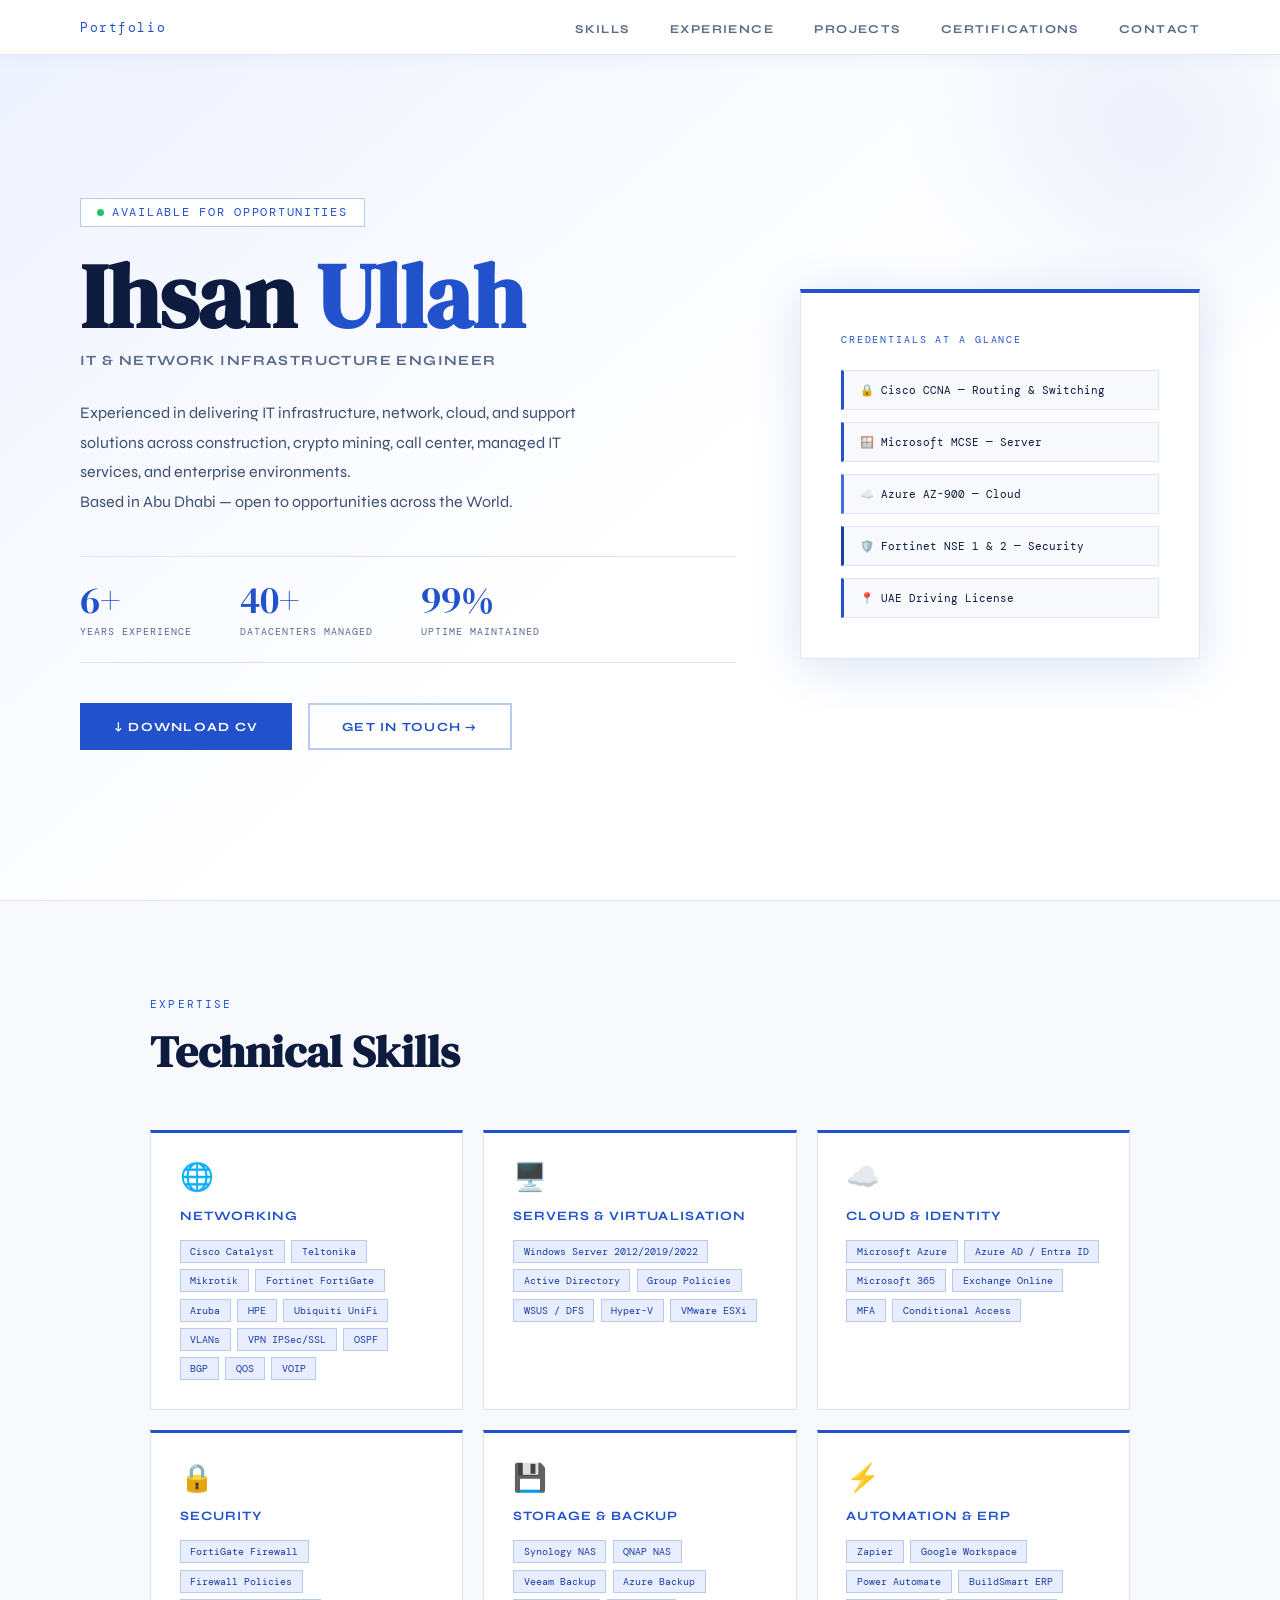
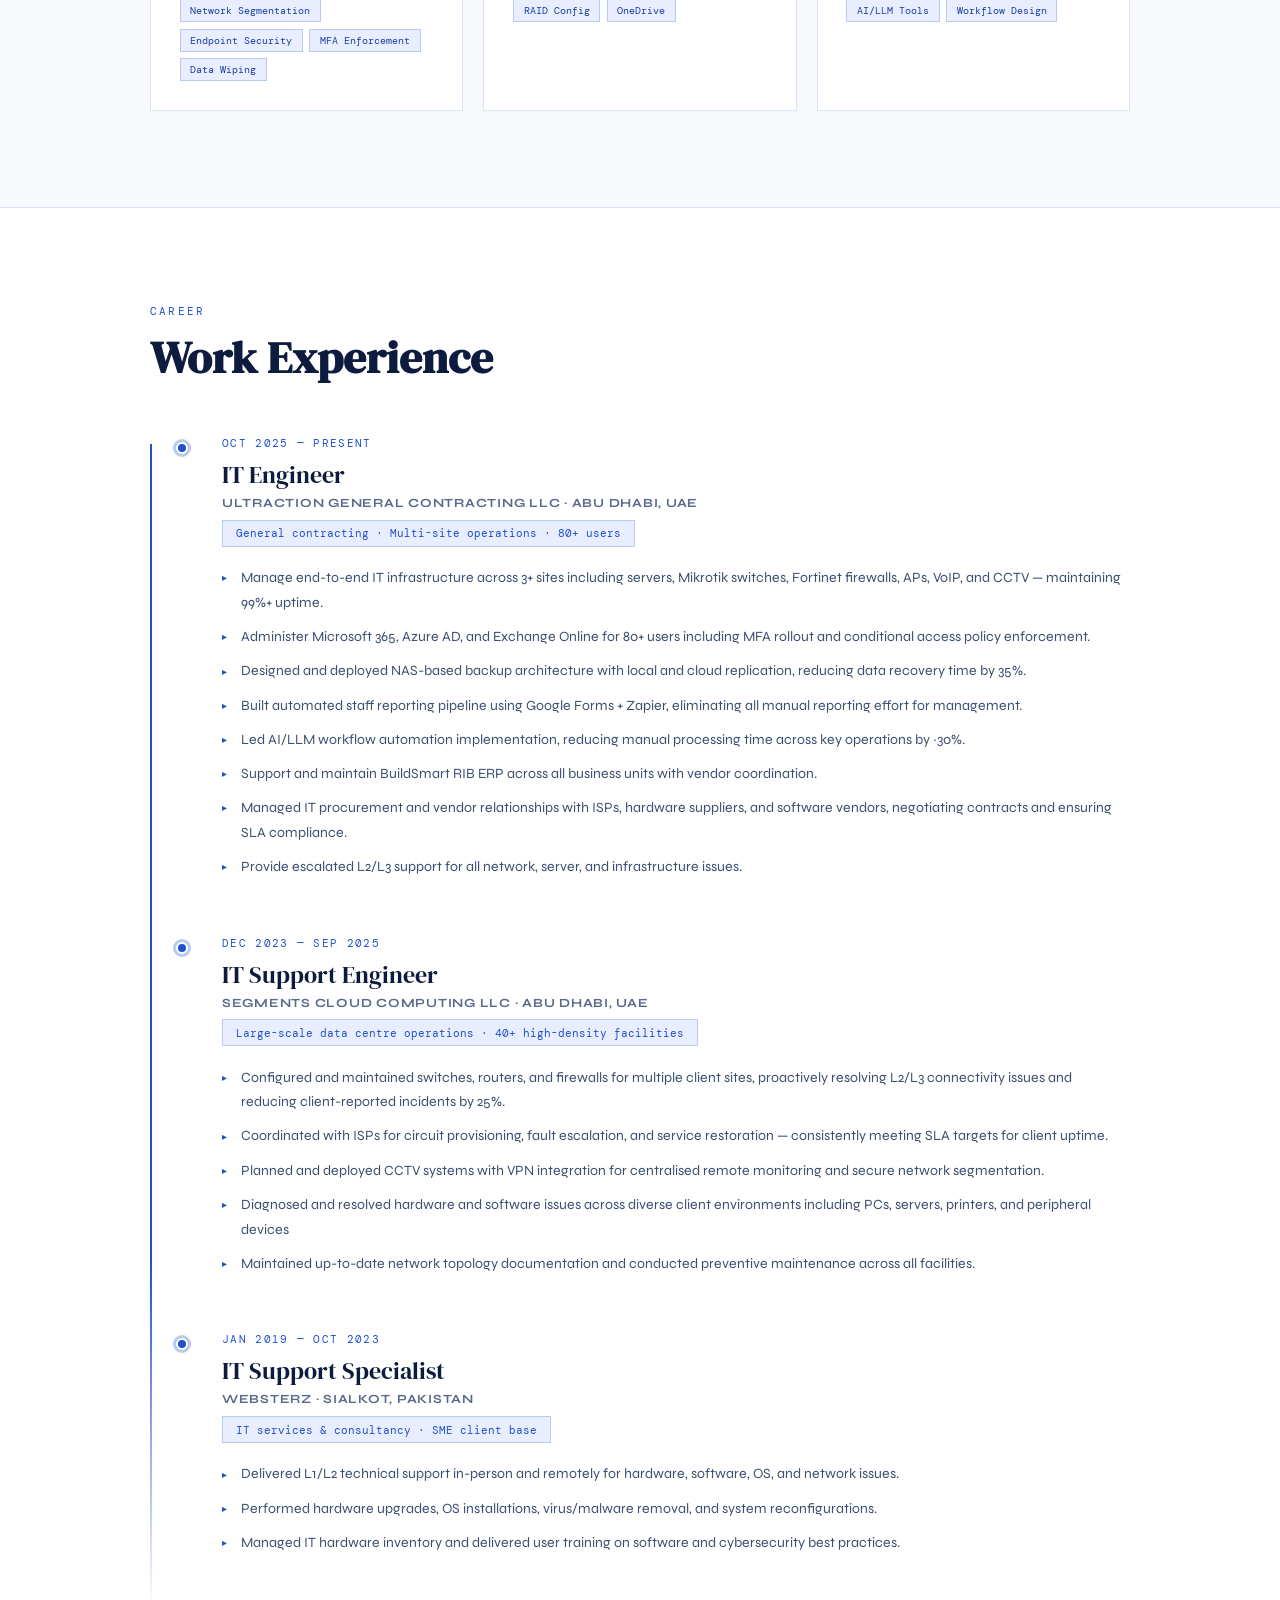
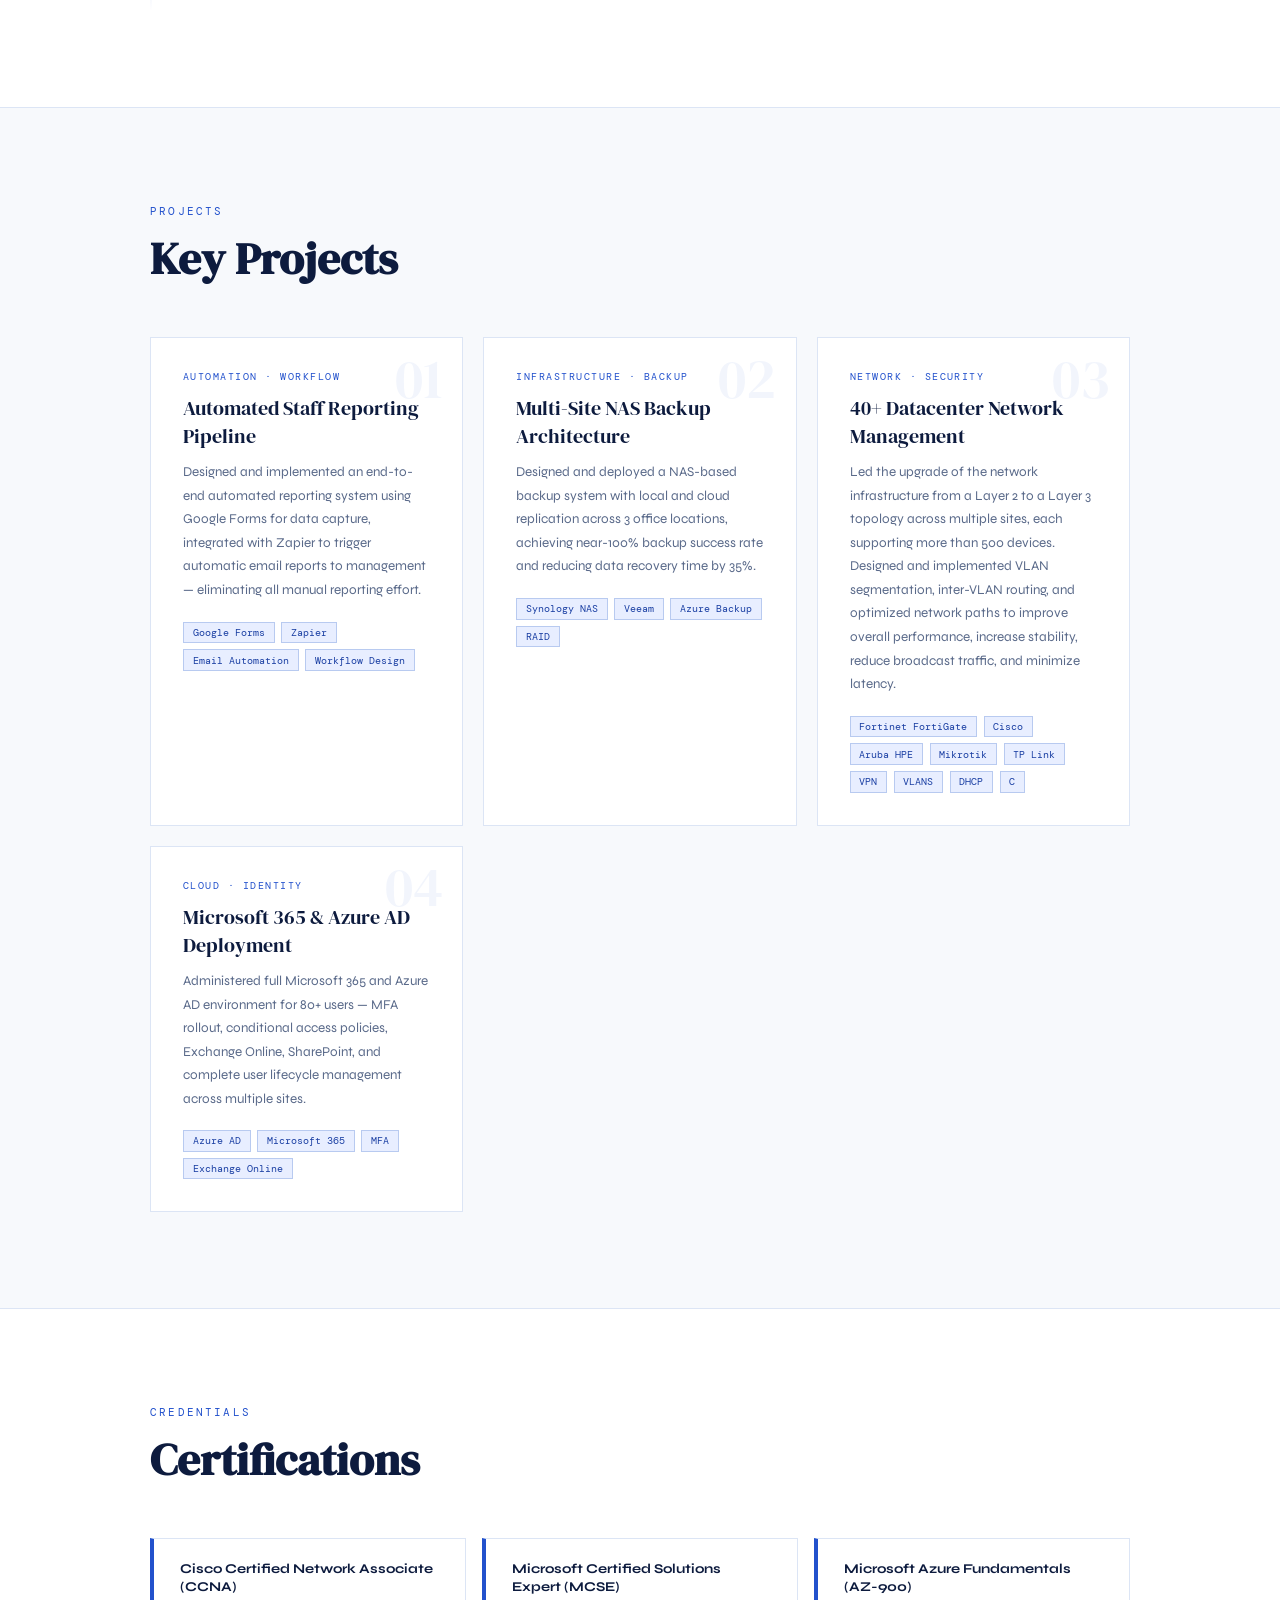
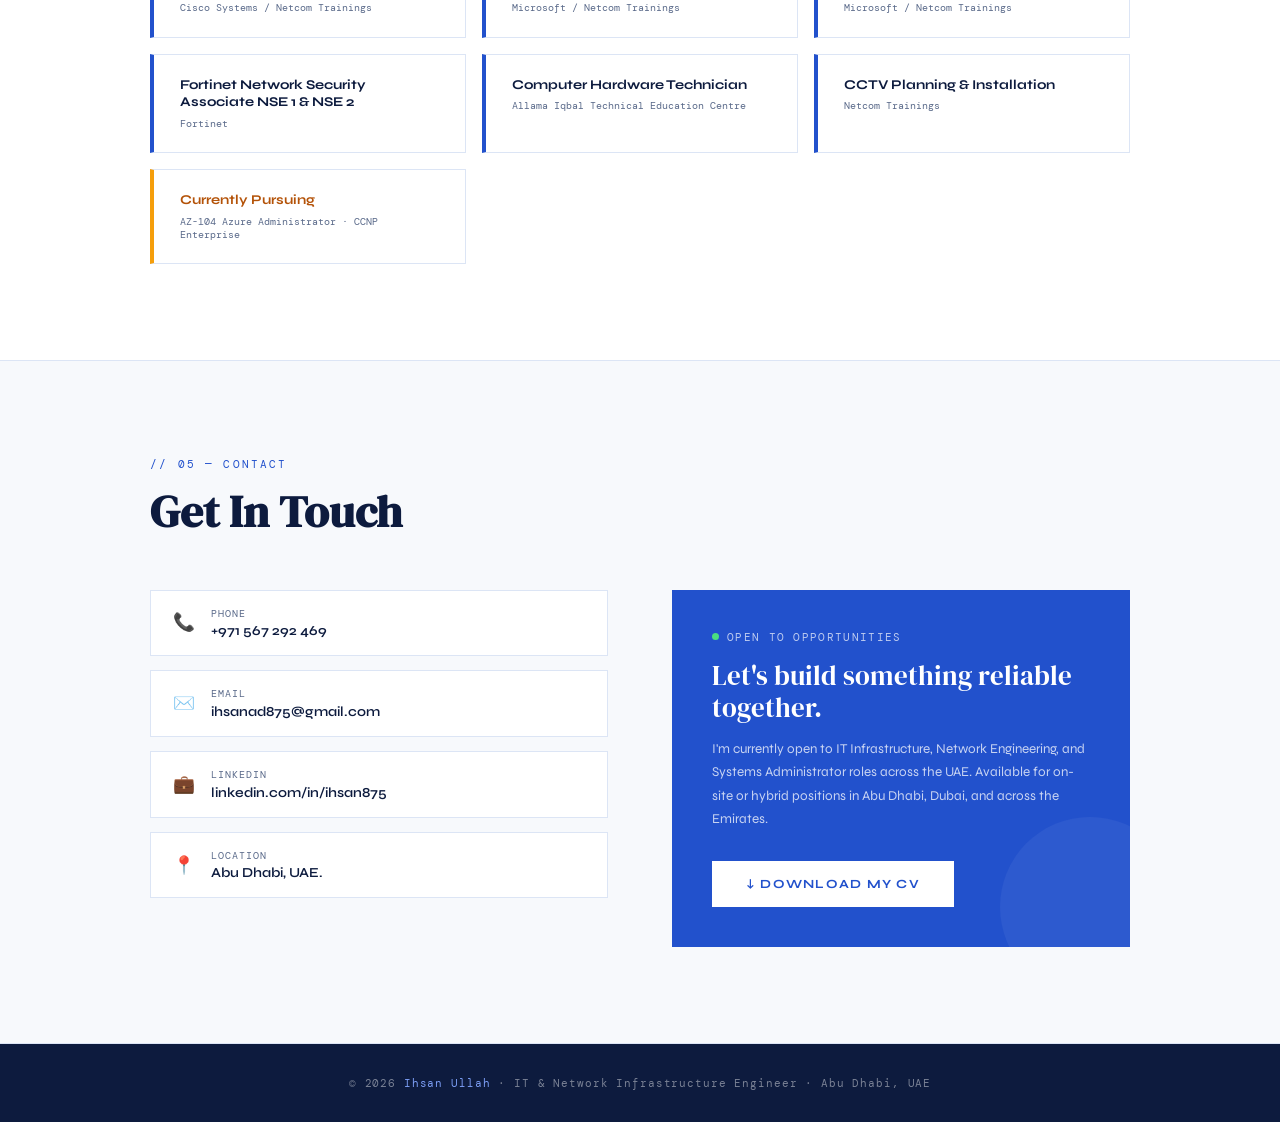
==== commit bc7756a4: "Update index.html" ====
--- a/index.html
+++ b/index.html
@@ -136,7 +136,7 @@
     color: var(--text);
   }
 
-  .hero h1 em { color: var(--royal); font-style: italic; }
+  .hero h1 em { color: var(--royal); font-style: normal; }
 
   .hero-subtitle {
     font-size: 0.88rem;
@@ -630,7 +630,7 @@
 <body>
 
 <nav>
-  <div class="nav-logo">// IHSAN ULLAH</div>
+  <div class="nav-logo">Portfolio</div>
   <ul class="nav-links">
     <li><a href="#skills">Skills</a></li>
     <li><a href="#experience">Experience</a></li>
@@ -642,10 +642,10 @@
 
 <div class="hero">
   <div class="hero-content">
-    <div class="hero-tag"><div class="hero-tag-dot"></div>Available for opportunities · Abu Dhabi, UAE</div>
-    <h1>Ihsan<br><em>Ullah</em></h1>
+    <div class="hero-tag"><div class="hero-tag-dot"></div>Available for opportunities</div>
+    <h1>Ihsan<em> Ullah</em></h1>
     <div class="hero-subtitle">IT & Network Infrastructure Engineer</div>
-    <p class="hero-desc">Building and securing enterprise IT infrastructure across the UAE for 6+ years. Specialising in network architecture, cloud identity, ERP systems, and workflow automation. Based in Abu Dhabi — open to opportunities across the UAE.</p>
+    <p class="hero-desc">Experienced in delivering IT infrastructure, network, cloud, and support solutions across construction, crypto mining, call center, managed IT services, and enterprise environments.<br> Based in Abu Dhabi — open to opportunities across the World.</p>
     <div class="hero-stats">
       <div class="stat-item"><div class="stat-num">6+</div><div class="stat-label">Years Experience</div></div>
       <div class="stat-item"><div class="stat-num">40+</div><div class="stat-label">Datacenters Managed</div></div>
@@ -657,24 +657,24 @@
     </div>
   </div>
   <div class="hero-card">
-    <div class="hero-card-label">// Credentials at a glance</div>
+    <div class="hero-card-label">Credentials at a glance</div>
     <div class="cert-stack">
-      <div class="cert-badge">🔒 Cisco CCNA — Networking</div>
+      <div class="cert-badge">🔒 Cisco CCNA — Routing & Switching</div>
       <div class="cert-badge">🪟 Microsoft MCSE — Server</div>
       <div class="cert-badge">☁️ Azure AZ-900 — Cloud</div>
       <div class="cert-badge">🛡️ Fortinet NSE 1 & 2 — Security</div>
-      <div class="cert-badge">📍 Abu Dhabi · UAE Visa · Driving Lic.</div>
+      <div class="cert-badge">📍 UAE Driving License</div>
     </div>
   </div>
 </div>
 
 <div class="band-gray" id="skills">
   <div class="section-wrap">
-    <div class="section-label">// 01 — Expertise</div>
+    <div class="section-label">Expertise</div>
     <h2 class="section-title">Technical Skills</h2>
     <div class="skills-grid">
-      <div class="skill-card fade-up"><div class="skill-card-icon">🌐</div><div class="skill-card-title">Networking</div><div class="skill-tags"><span class="skill-tag">Cisco Catalyst</span><span class="skill-tag">Fortinet FortiGate</span><span class="skill-tag">Ubiquiti UniFi</span><span class="skill-tag">VLANs</span><span class="skill-tag">VPN IPSec/SSL</span><span class="skill-tag">OSPF</span><span class="skill-tag">BGP</span><span class="skill-tag">QoS</span><span class="skill-tag">Wi-Fi 6</span></div></div>
-      <div class="skill-card fade-up"><div class="skill-card-icon">🖥️</div><div class="skill-card-title">Servers & Virtualisation</div><div class="skill-tags"><span class="skill-tag">Windows Server 2019/2022</span><span class="skill-tag">Active Directory</span><span class="skill-tag">DHCP / DNS / GPO</span><span class="skill-tag">WSUS / DFS</span><span class="skill-tag">Hyper-V</span><span class="skill-tag">VMware ESXi</span></div></div>
+      <div class="skill-card fade-up"><div class="skill-card-icon">🌐</div><div class="skill-card-title">Networking</div><div class="skill-tags"><span class="skill-tag">Cisco Catalyst</span><span class="skill-tag">Teltonika</span><span class="skill-tag">Mikrotik</span><span class="skill-tag">Fortinet FortiGate</span><span class="skill-tag">Aruba</span><span class="skill-tag">HPE</span><span class="skill-tag">Ubiquiti UniFi</span><span class="skill-tag">VLANs</span><span class="skill-tag">VPN IPSec/SSL</span><span class="skill-tag">OSPF</span><span class="skill-tag">BGP</span><span class="skill-tag">QOS</span><span class="skill-tag">VOIP</span></div></div>
+      <div class="skill-card fade-up"><div class="skill-card-icon">🖥️</div><div class="skill-card-title">Servers & Virtualisation</div><div class="skill-tags"><span class="skill-tag">Windows Server 2012/2019/2022</span><span class="skill-tag">Active Directory</span><span class="skill-tag">Group Policies</span><span class="skill-tag">WSUS / DFS</span><span class="skill-tag">Hyper-V</span><span class="skill-tag">VMware ESXi</span></div></div>
       <div class="skill-card fade-up"><div class="skill-card-icon">☁️</div><div class="skill-card-title">Cloud & Identity</div><div class="skill-tags"><span class="skill-tag">Microsoft Azure</span><span class="skill-tag">Azure AD / Entra ID</span><span class="skill-tag">Microsoft 365</span><span class="skill-tag">Exchange Online</span><span class="skill-tag">MFA</span><span class="skill-tag">Conditional Access</span></div></div>
       <div class="skill-card fade-up"><div class="skill-card-icon">🔒</div><div class="skill-card-title">Security</div><div class="skill-tags"><span class="skill-tag">FortiGate Firewall</span><span class="skill-tag">Firewall Policies</span><span class="skill-tag">Network Segmentation</span><span class="skill-tag">Endpoint Security</span><span class="skill-tag">MFA Enforcement</span><span class="skill-tag">Data Wiping</span></div></div>
       <div class="skill-card fade-up"><div class="skill-card-icon">💾</div><div class="skill-card-title">Storage & Backup</div><div class="skill-tags"><span class="skill-tag">Synology NAS</span><span class="skill-tag">QNAP NAS</span><span class="skill-tag">Veeam Backup</span><span class="skill-tag">Azure Backup</span><span class="skill-tag">RAID Config</span><span class="skill-tag">OneDrive</span></div></div>
@@ -685,7 +685,7 @@
 
 <div class="band-white" id="experience">
   <div class="section-wrap">
-    <div class="section-label">// 02 — Career</div>
+    <div class="section-label">Career</div>
     <h2 class="section-title">Work Experience</h2>
     <div class="exp-timeline">
       <div class="exp-item fade-up">
@@ -694,12 +694,13 @@
         <div class="exp-company">Ultraction General Contracting LLC · Abu Dhabi, UAE</div>
         <div class="exp-context">General contracting · Multi-site operations · 80+ users</div>
         <ul class="exp-bullets">
-          <li>Manage end-to-end IT infrastructure across 3+ sites including servers, Cisco/HP switches, Fortinet firewalls, APs, VoIP, and CCTV — maintaining 99%+ uptime.</li>
+          <li>Manage end-to-end IT infrastructure across 3+ sites including servers, Mikrotik switches, Fortinet firewalls, APs, VoIP, and CCTV — maintaining 99%+ uptime.</li>
           <li>Administer Microsoft 365, Azure AD, and Exchange Online for 80+ users including MFA rollout and conditional access policy enforcement.</li>
           <li>Designed and deployed NAS-based backup architecture with local and cloud replication, reducing data recovery time by 35%.</li>
           <li>Built automated staff reporting pipeline using Google Forms + Zapier, eliminating all manual reporting effort for management.</li>
           <li>Led AI/LLM workflow automation implementation, reducing manual processing time across key operations by ~30%.</li>
           <li>Support and maintain BuildSmart RIB ERP across all business units with vendor coordination.</li>
+		  <li>Managed IT procurement and vendor relationships with ISPs, hardware suppliers, and software vendors, negotiating contracts and ensuring SLA compliance.</li>
           <li>Provide escalated L2/L3 support for all network, server, and infrastructure issues.</li>
         </ul>
       </div>
@@ -709,10 +710,10 @@
         <div class="exp-company">Segments Cloud Computing LLC · Abu Dhabi, UAE</div>
         <div class="exp-context">Large-scale data centre operations · 40+ high-density facilities</div>
         <ul class="exp-bullets">
-          <li>Managed network infrastructure across 40+ datacenter facilities — one of the largest data centre footprints in Abu Dhabi.</li>
-          <li>Configured and maintained switches, routers, and firewalls across all sites, reducing client-reported incidents by 25%.</li>
+          <li>Configured and maintained switches, routers, and firewalls for multiple client sites, proactively resolving L2/L3 connectivity issues and reducing client-reported incidents by 25%.</li>
+          <li>Coordinated with ISPs for circuit provisioning, fault escalation, and service restoration — consistently meeting SLA targets for client uptime.</li>
           <li>Planned and deployed CCTV systems with VPN integration for centralised remote monitoring and secure network segmentation.</li>
-          <li>Coordinated ISP circuit provisioning, fault escalation, and SLA-compliant service restoration across all client sites.</li>
+          <li>Diagnosed and resolved hardware and software issues across diverse client environments including PCs, servers, printers, and peripheral devices</li>
           <li>Maintained up-to-date network topology documentation and conducted preventive maintenance across all facilities.</li>
         </ul>
       </div>
@@ -733,7 +734,7 @@
 
 <div class="band-gray" id="projects">
   <div class="section-wrap">
-    <div class="section-label">// 03 — Projects</div>
+    <div class="section-label">Projects</div>
     <h2 class="section-title">Key Projects</h2>
     <div class="projects-grid">
       <div class="project-card fade-up">
@@ -754,8 +755,8 @@
         <div class="project-number">03</div>
         <div class="project-tag">Network · Security</div>
         <div class="project-title">40+ Datacenter Network Management</div>
-        <p class="project-desc">Managed and maintained network infrastructure across 40+ high-density datacenter facilities in Abu Dhabi — including firewall management, VLAN segmentation, VPN integration, and centralised CCTV monitoring.</p>
-        <div class="project-stack"><span class="stack-tag">Fortinet FortiGate</span><span class="stack-tag">Cisco</span><span class="stack-tag">VPN</span><span class="stack-tag">CCTV</span><span class="stack-tag">VLANs</span></div>
+        <p class="project-desc">Led the upgrade of the network infrastructure from a Layer 2 to a Layer 3 topology across multiple sites, each supporting more than 500 devices. Designed and implemented VLAN segmentation, inter-VLAN routing, and optimized network paths to improve overall performance, increase stability, reduce broadcast traffic, and minimize latency.</p>
+        <div class="project-stack"><span class="stack-tag">Fortinet FortiGate</span><span class="stack-tag">Cisco</span><span class="stack-tag">Aruba HPE</span><span class="stack-tag">Mikrotik</span><span class="stack-tag">TP Link</span><span class="stack-tag">VPN</span><span class="stack-tag">VLANS</span><span class="stack-tag">DHCP</span><span class="stack-tag">C</span></div>
       </div>
       <div class="project-card fade-up">
         <div class="project-number">04</div>
@@ -770,7 +771,7 @@
 
 <div class="band-white" id="certifications">
   <div class="section-wrap">
-    <div class="section-label">// 04 — Credentials</div>
+    <div class="section-label">Credentials</div>
     <h2 class="section-title">Certifications</h2>
     <div class="certs-grid">
       <div class="cert-card fade-up"><div class="cert-name">Cisco Certified Network Associate (CCNA)</div><div class="cert-issuer">Cisco Systems / Netcom Trainings</div></div>
@@ -791,10 +792,9 @@
     <div class="contact-grid">
       <div class="contact-info">
         <a href="tel:+971567292469" class="contact-item"><span class="contact-icon">📞</span><div><div class="contact-label">Phone</div><div class="contact-value">+971 567 292 469</div></div></a>
-        <a href="mailto:ihsan.ullah@gmail.com" class="contact-item"><span class="contact-icon">✉️</span><div><div class="contact-label">Email</div><div class="contact-value">ihsan.ullah@gmail.com</div></div></a>
-        <a href="https://linkedin.com/in/ihsanullah" target="_blank" class="contact-item"><span class="contact-icon">💼</span><div><div class="contact-label">LinkedIn</div><div class="contact-value">linkedin.com/in/ihsanullah</div></div></a>
-        <a href="https://github.com/theihsan" target="_blank" class="contact-item"><span class="contact-icon">🐙</span><div><div class="contact-label">GitHub</div><div class="contact-value">github.com/theihsan</div></div></a>
-        <div class="contact-item"><span class="contact-icon">📍</span><div><div class="contact-label">Location</div><div class="contact-value">Abu Dhabi, UAE · Residence Visa · Driving Lic.</div></div></div>
+        <a href="mailto:ihsanad875@gmail.com" class="contact-item"><span class="contact-icon">✉️</span><div><div class="contact-label">Email</div><div class="contact-value">ihsanad875@gmail.com</div></div></a>
+        <a href="https://linkedin.com/in/ihsan875" target="_blank" class="contact-item"><span class="contact-icon">💼</span><div><div class="contact-label">LinkedIn</div><div class="contact-value">linkedin.com/in/ihsan875</div></div></a>
+        <div class="contact-item"><span class="contact-icon">📍</span><div><div class="contact-label">Location</div><div class="contact-value">Abu Dhabi, UAE.</div></div></div>
       </div>
       <div class="availability-box">
         <div class="avail-status"><div class="avail-dot"></div>Open to Opportunities</div>
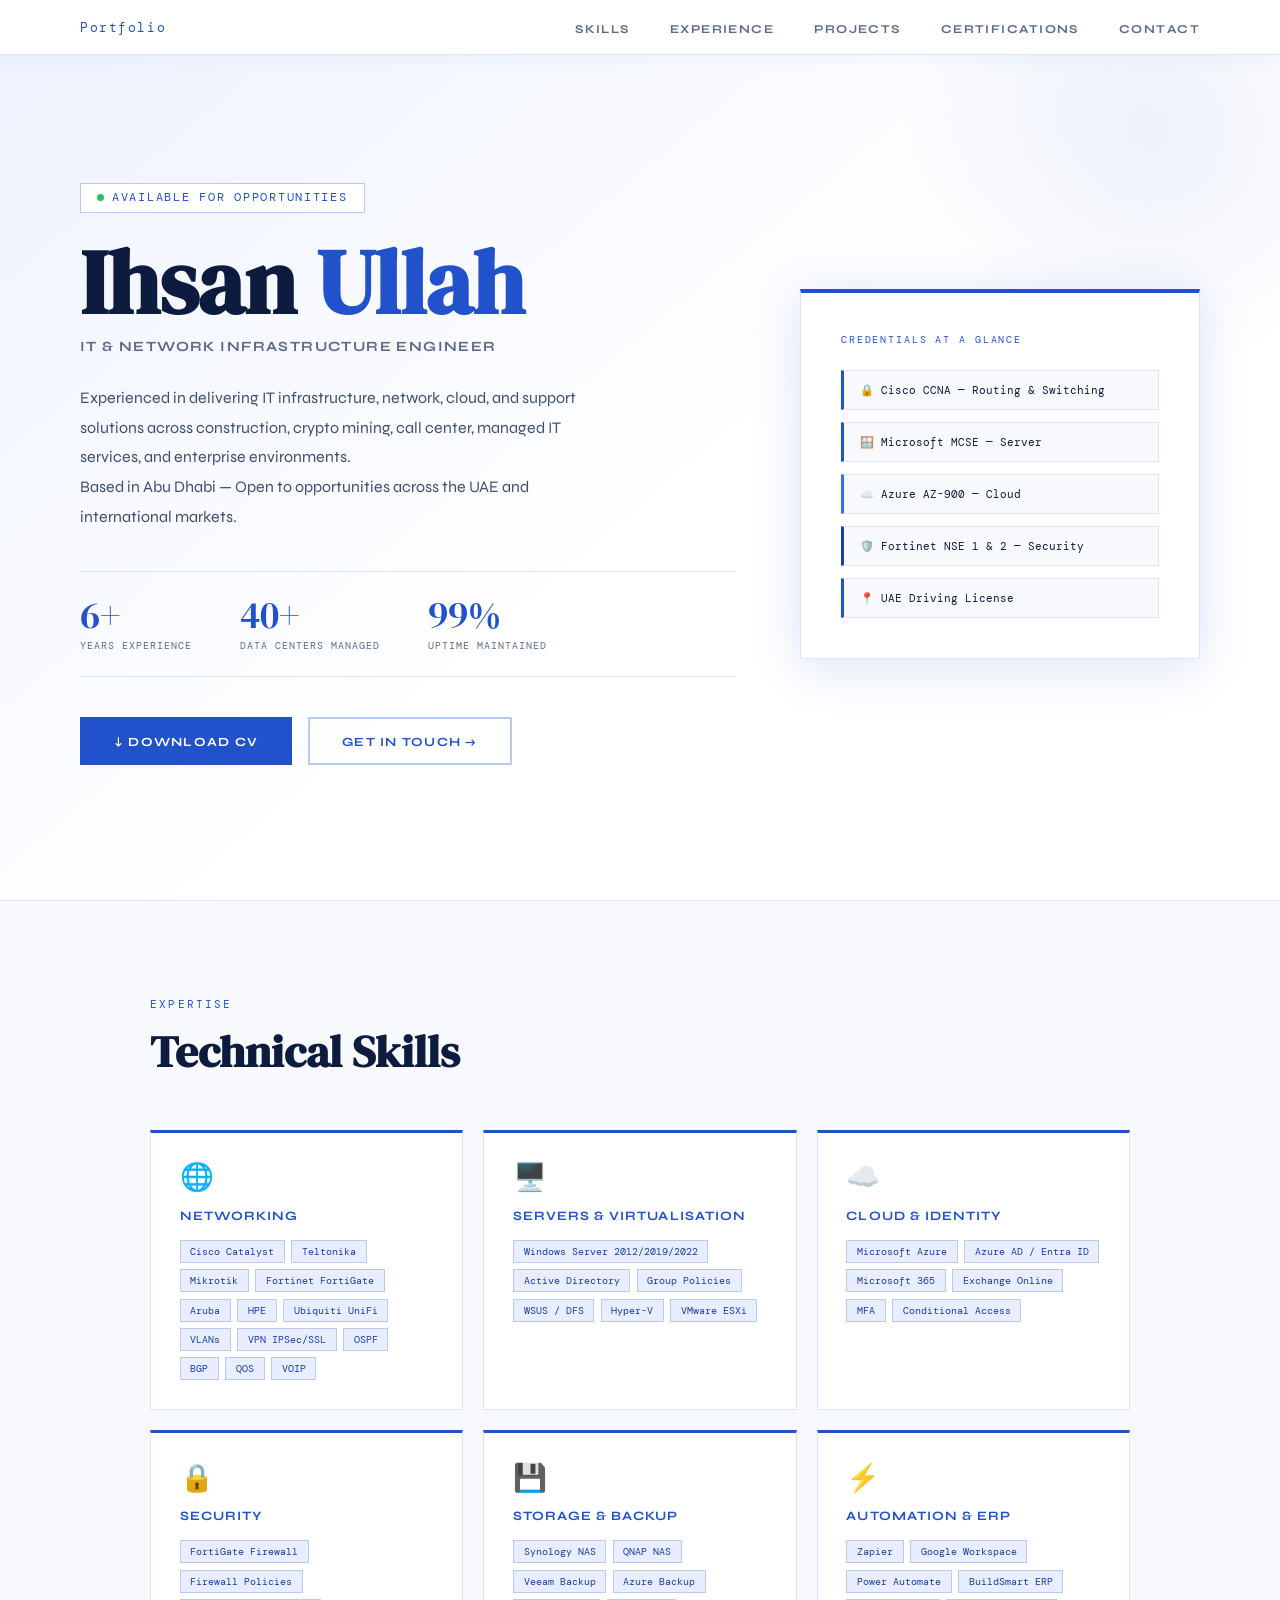
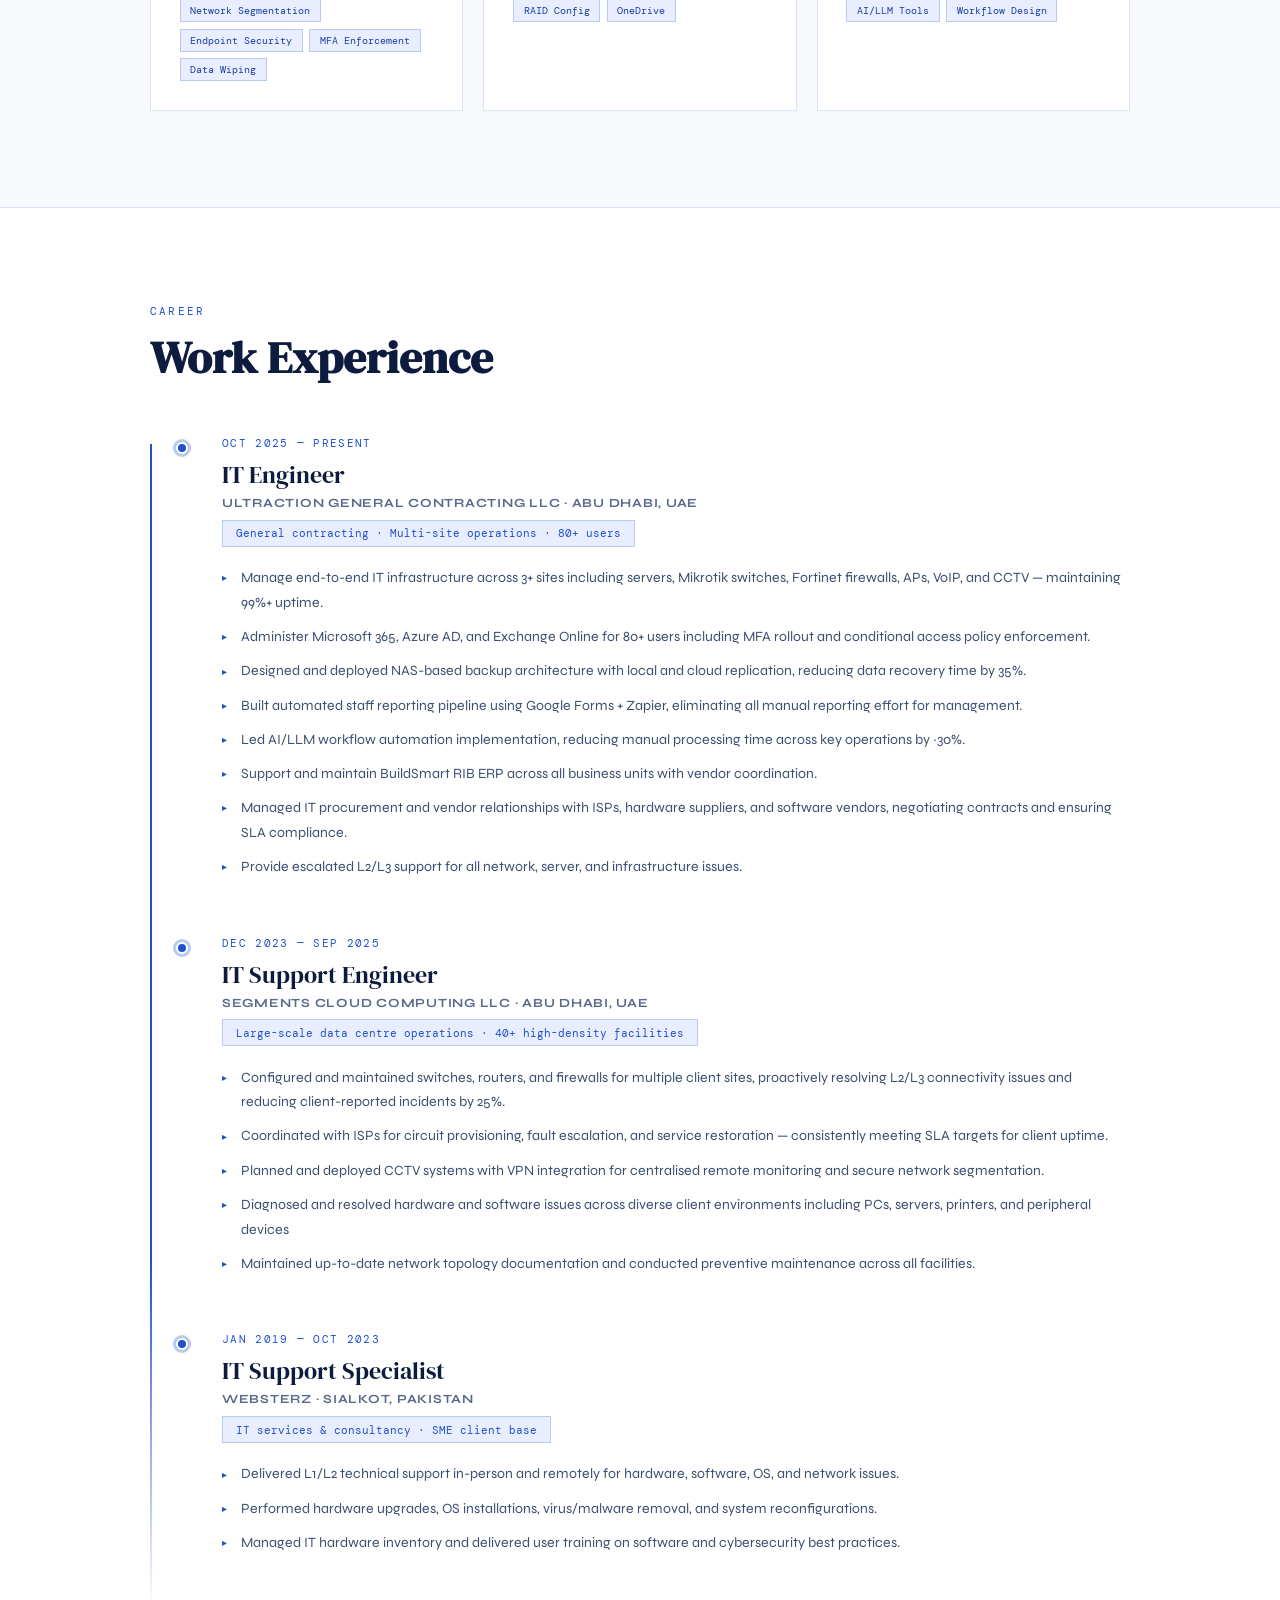
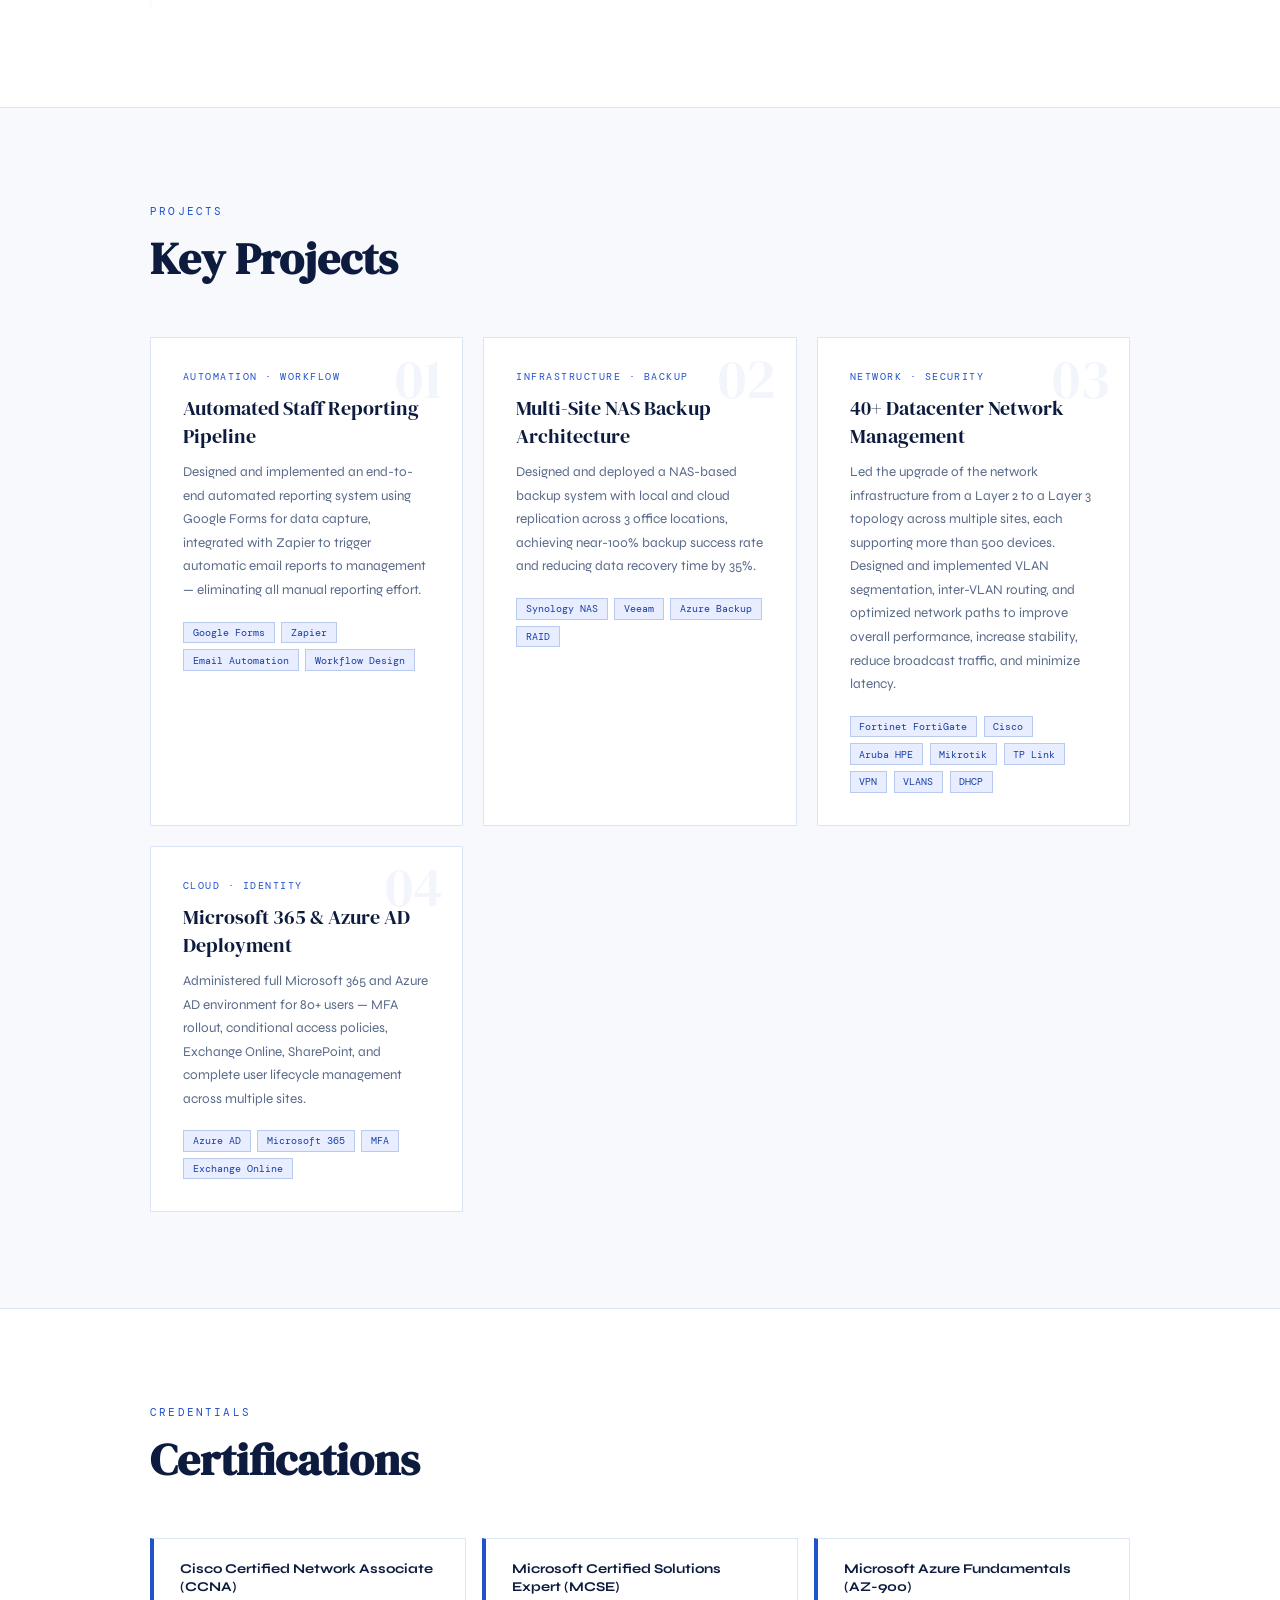
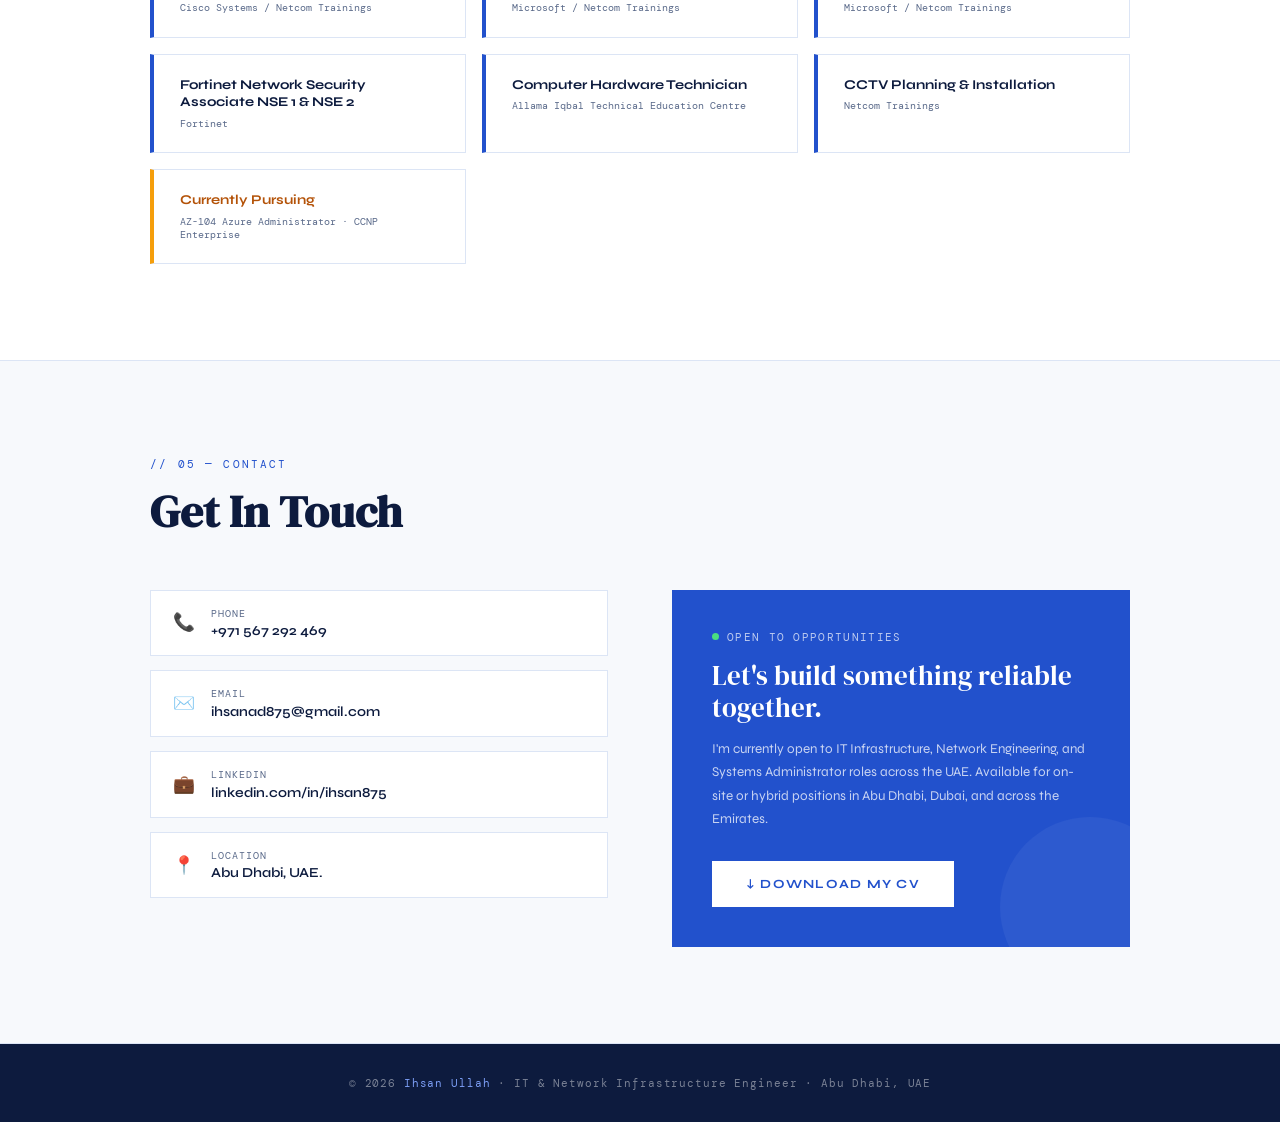
==== commit 8faaa8db: "Update index.html" ====
--- a/index.html
+++ b/index.html
@@ -46,11 +46,25 @@
   }
 
   .nav-logo {
-    font-family: 'DM Mono', monospace;
-    font-size: 0.82rem;
-    color: var(--royal);
-    letter-spacing: 0.12em;
-  }
+  font-family: 'DM Mono', monospace;
+  font-size: 0.82rem;
+  color: var(--royal);
+  letter-spacing: 0.12em;
+  text-decoration: none;
+  transition: color 0.2s ease, transform 0.2s ease;
+}
+
+.nav-logo:hover,
+.nav-logo:focus,
+.nav-logo:visited {
+  text-decoration: none;
+  color: var(--royal);
+}
+
+.nav-logo:hover {
+  color: var(--royal-dark);
+  transform: translateY(-1px);
+}
 
   .nav-links { display: flex; gap: 2.5rem; list-style: none; }
 
@@ -630,7 +644,7 @@
 <body>
 
 <nav>
-  <div class="nav-logo">Portfolio</div>
+  <a href="#" class="nav-logo">Portfolio</a>
   <ul class="nav-links">
     <li><a href="#skills">Skills</a></li>
     <li><a href="#experience">Experience</a></li>
@@ -645,10 +659,10 @@
     <div class="hero-tag"><div class="hero-tag-dot"></div>Available for opportunities</div>
     <h1>Ihsan<em> Ullah</em></h1>
     <div class="hero-subtitle">IT & Network Infrastructure Engineer</div>
-    <p class="hero-desc">Experienced in delivering IT infrastructure, network, cloud, and support solutions across construction, crypto mining, call center, managed IT services, and enterprise environments.<br> Based in Abu Dhabi — open to opportunities across the World.</p>
+    <p class="hero-desc">Experienced in delivering IT infrastructure, network, cloud, and support solutions across construction, crypto mining, call center, managed IT services, and enterprise environments.<br> Based in Abu Dhabi — Open to opportunities across the UAE and international markets.</p>
     <div class="hero-stats">
       <div class="stat-item"><div class="stat-num">6+</div><div class="stat-label">Years Experience</div></div>
-      <div class="stat-item"><div class="stat-num">40+</div><div class="stat-label">Datacenters Managed</div></div>
+      <div class="stat-item"><div class="stat-num">40+</div><div class="stat-label">Data Centers Managed</div></div>
       <div class="stat-item"><div class="stat-num">99%</div><div class="stat-label">Uptime Maintained</div></div>
     </div>
     <div class="hero-ctas">
@@ -756,7 +770,7 @@
         <div class="project-tag">Network · Security</div>
         <div class="project-title">40+ Datacenter Network Management</div>
         <p class="project-desc">Led the upgrade of the network infrastructure from a Layer 2 to a Layer 3 topology across multiple sites, each supporting more than 500 devices. Designed and implemented VLAN segmentation, inter-VLAN routing, and optimized network paths to improve overall performance, increase stability, reduce broadcast traffic, and minimize latency.</p>
-        <div class="project-stack"><span class="stack-tag">Fortinet FortiGate</span><span class="stack-tag">Cisco</span><span class="stack-tag">Aruba HPE</span><span class="stack-tag">Mikrotik</span><span class="stack-tag">TP Link</span><span class="stack-tag">VPN</span><span class="stack-tag">VLANS</span><span class="stack-tag">DHCP</span><span class="stack-tag">C</span></div>
+        <div class="project-stack"><span class="stack-tag">Fortinet FortiGate</span><span class="stack-tag">Cisco</span><span class="stack-tag">Aruba HPE</span><span class="stack-tag">Mikrotik</span><span class="stack-tag">TP Link</span><span class="stack-tag">VPN</span><span class="stack-tag">VLANS</span><span class="stack-tag">DHCP</span></div>
       </div>
       <div class="project-card fade-up">
         <div class="project-number">04</div>
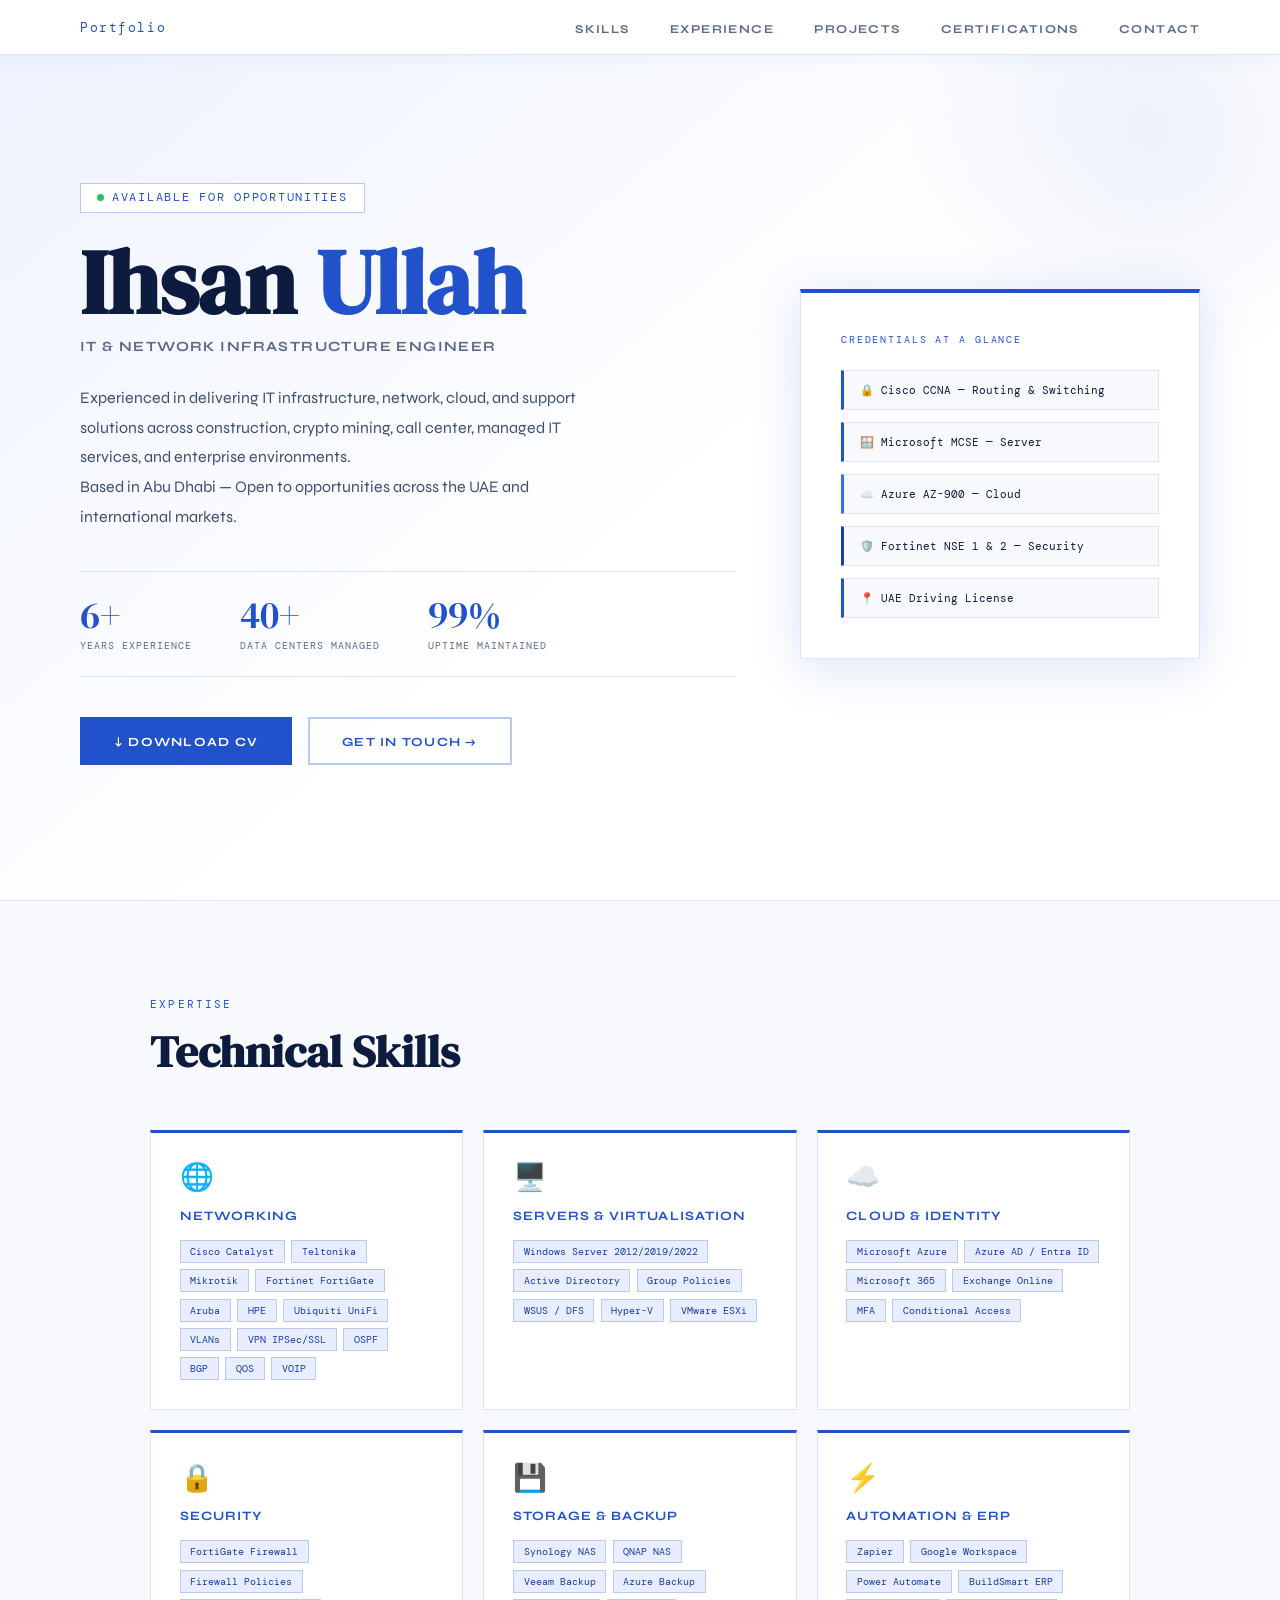
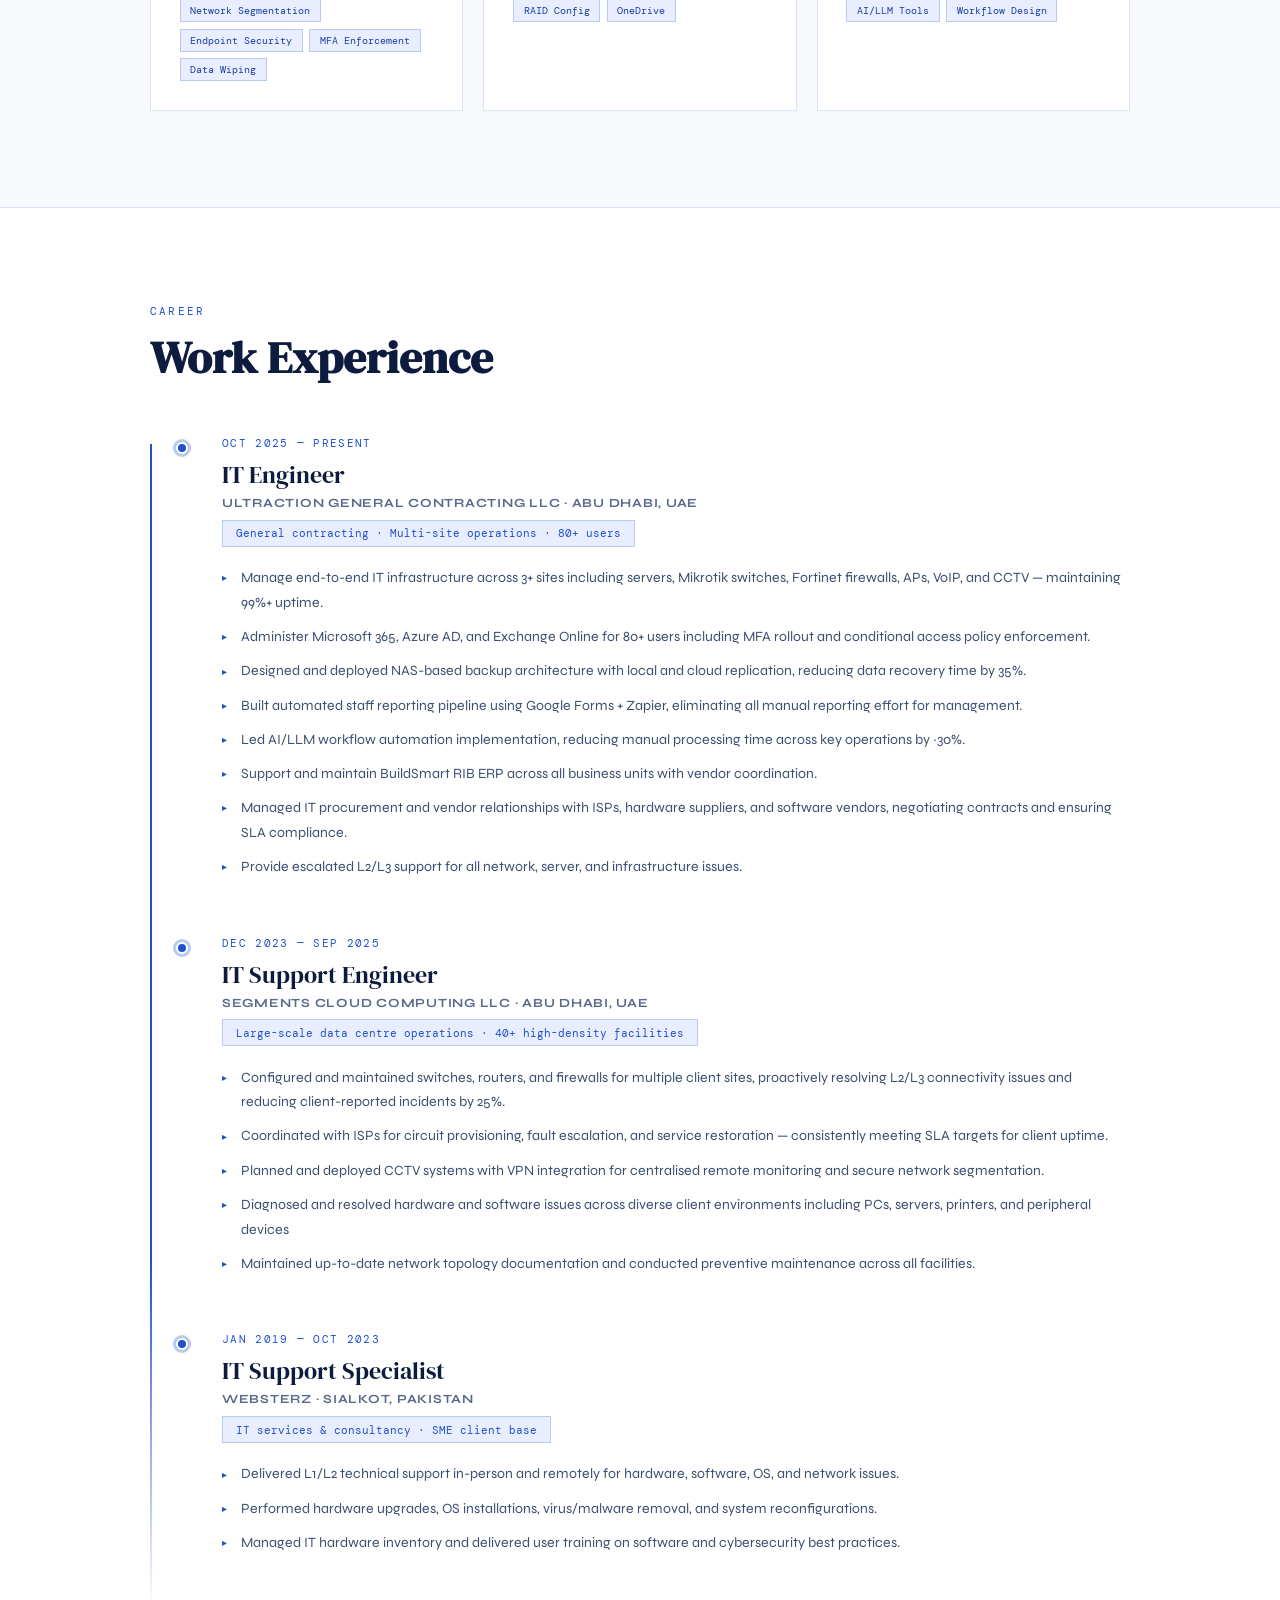
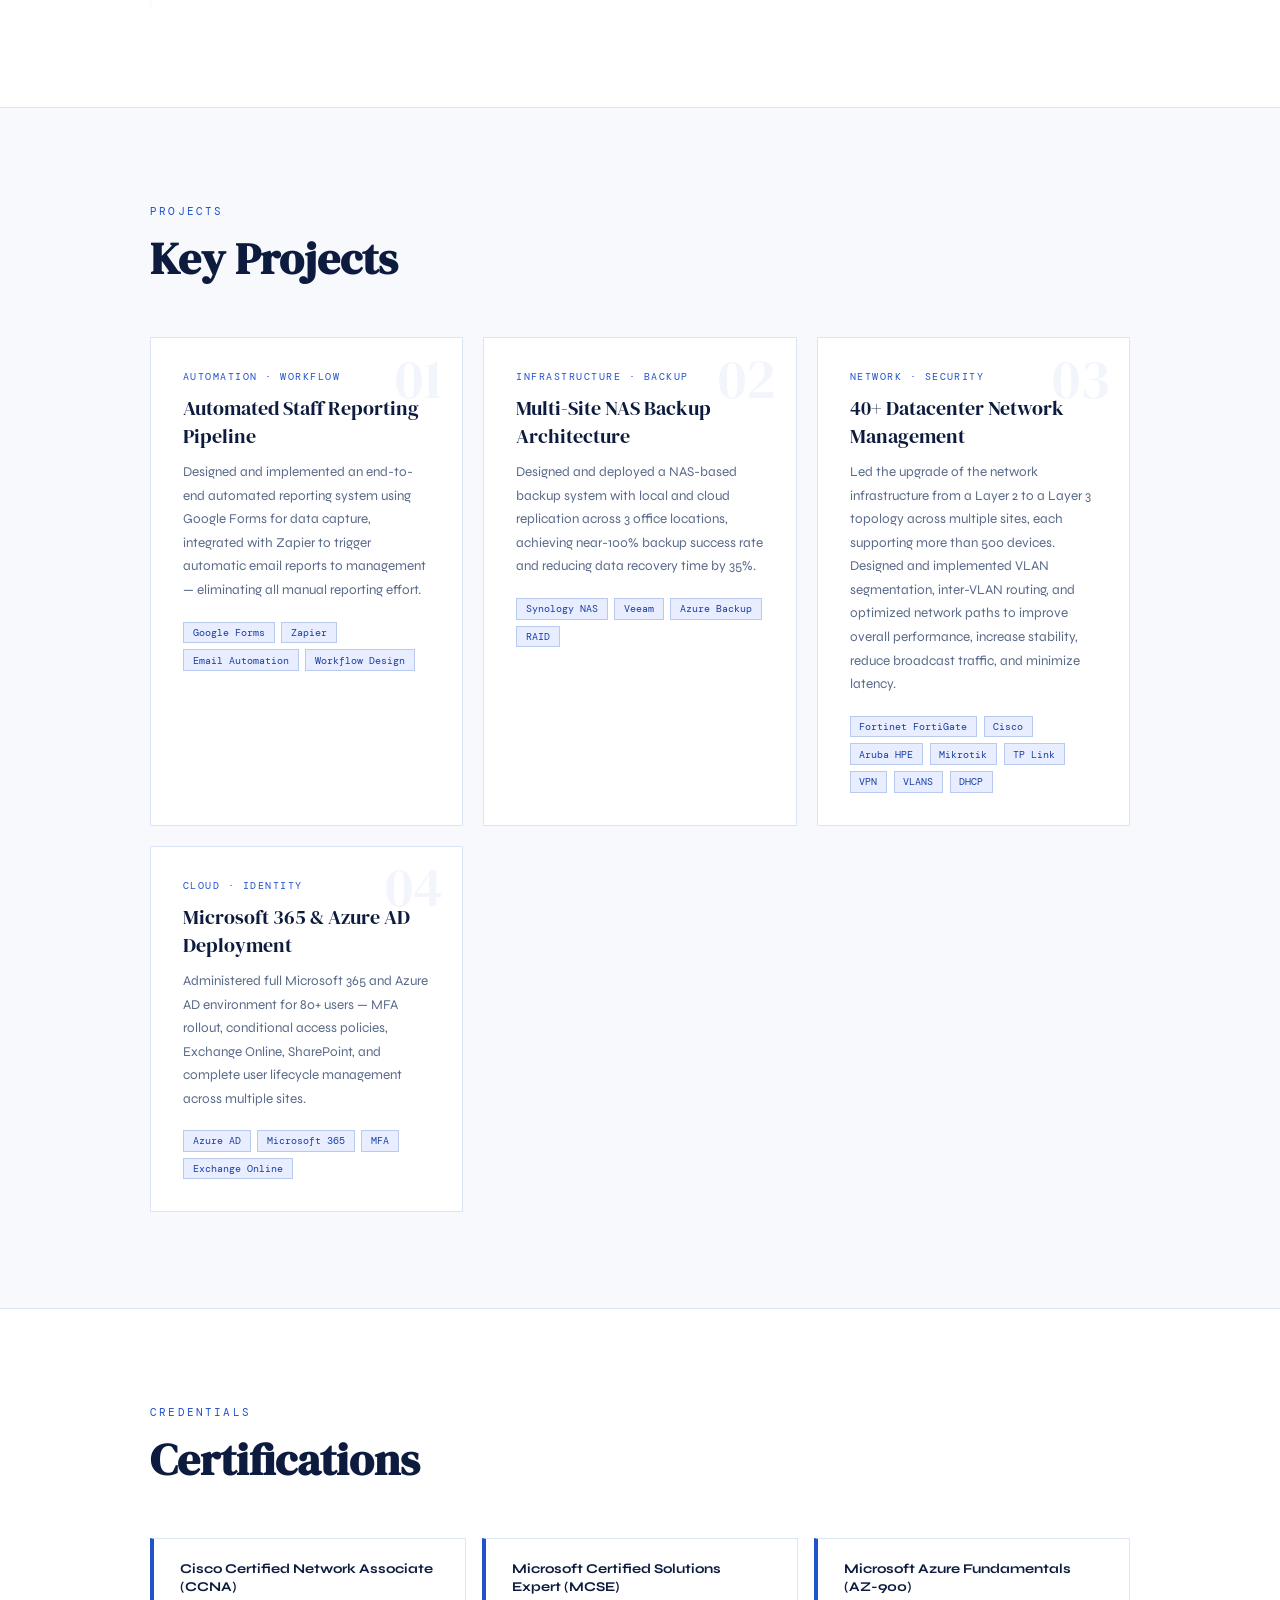
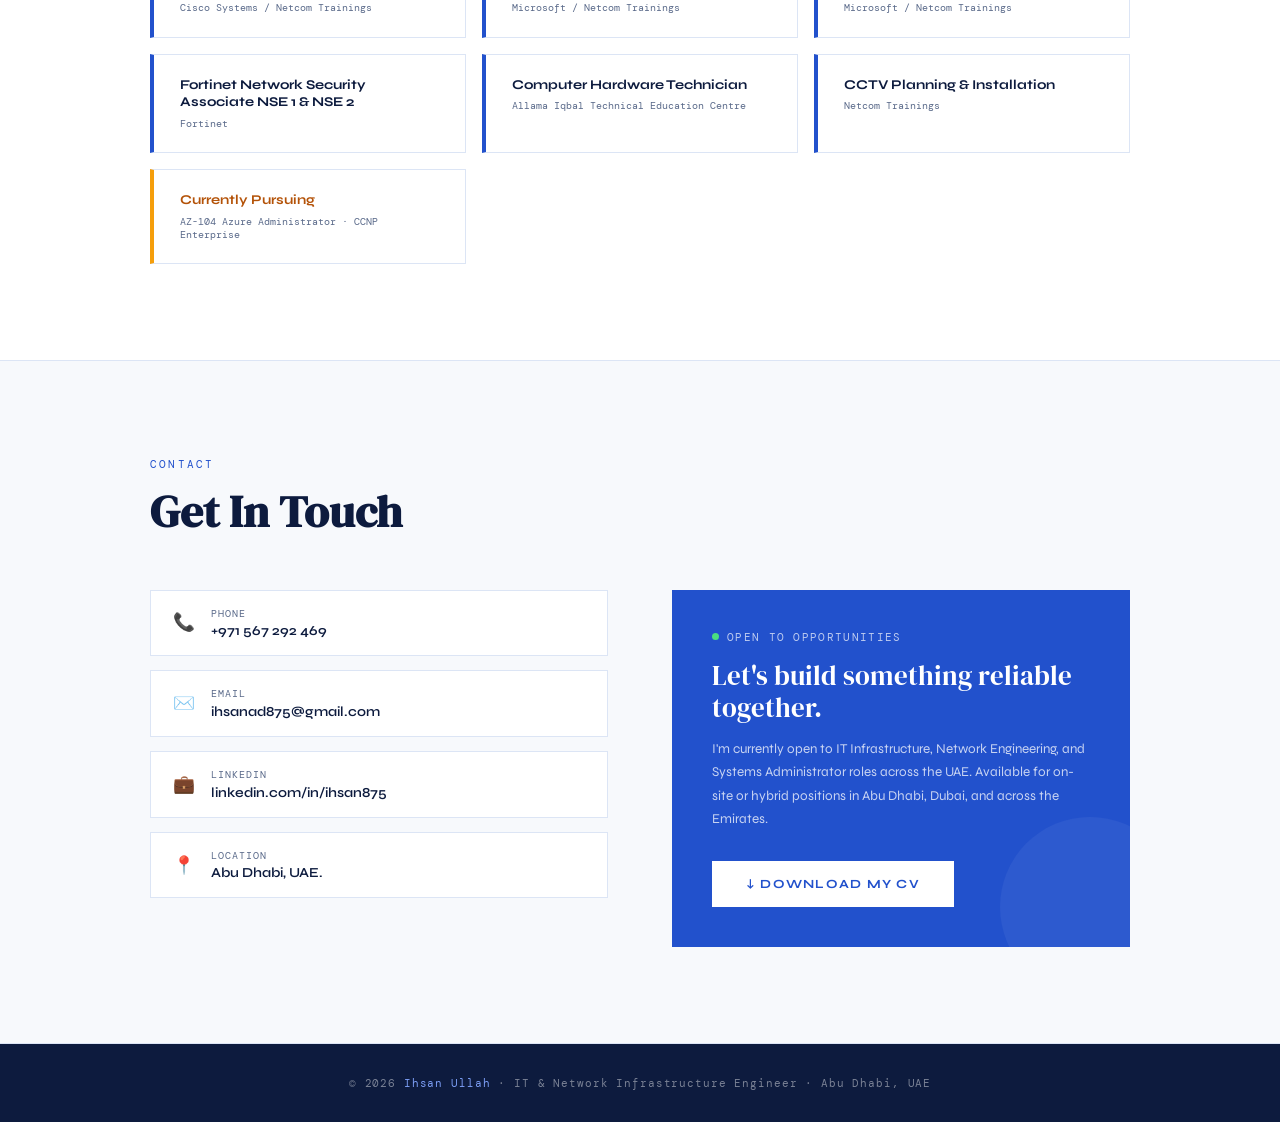
==== commit 146e750f: "Update index.html" ====
--- a/index.html
+++ b/index.html
@@ -801,7 +801,7 @@
 
 <div class="band-gray" id="contact">
   <div class="section-wrap">
-    <div class="section-label">// 05 — Contact</div>
+    <div class="section-label">Contact</div>
     <h2 class="section-title">Get In Touch</h2>
     <div class="contact-grid">
       <div class="contact-info">
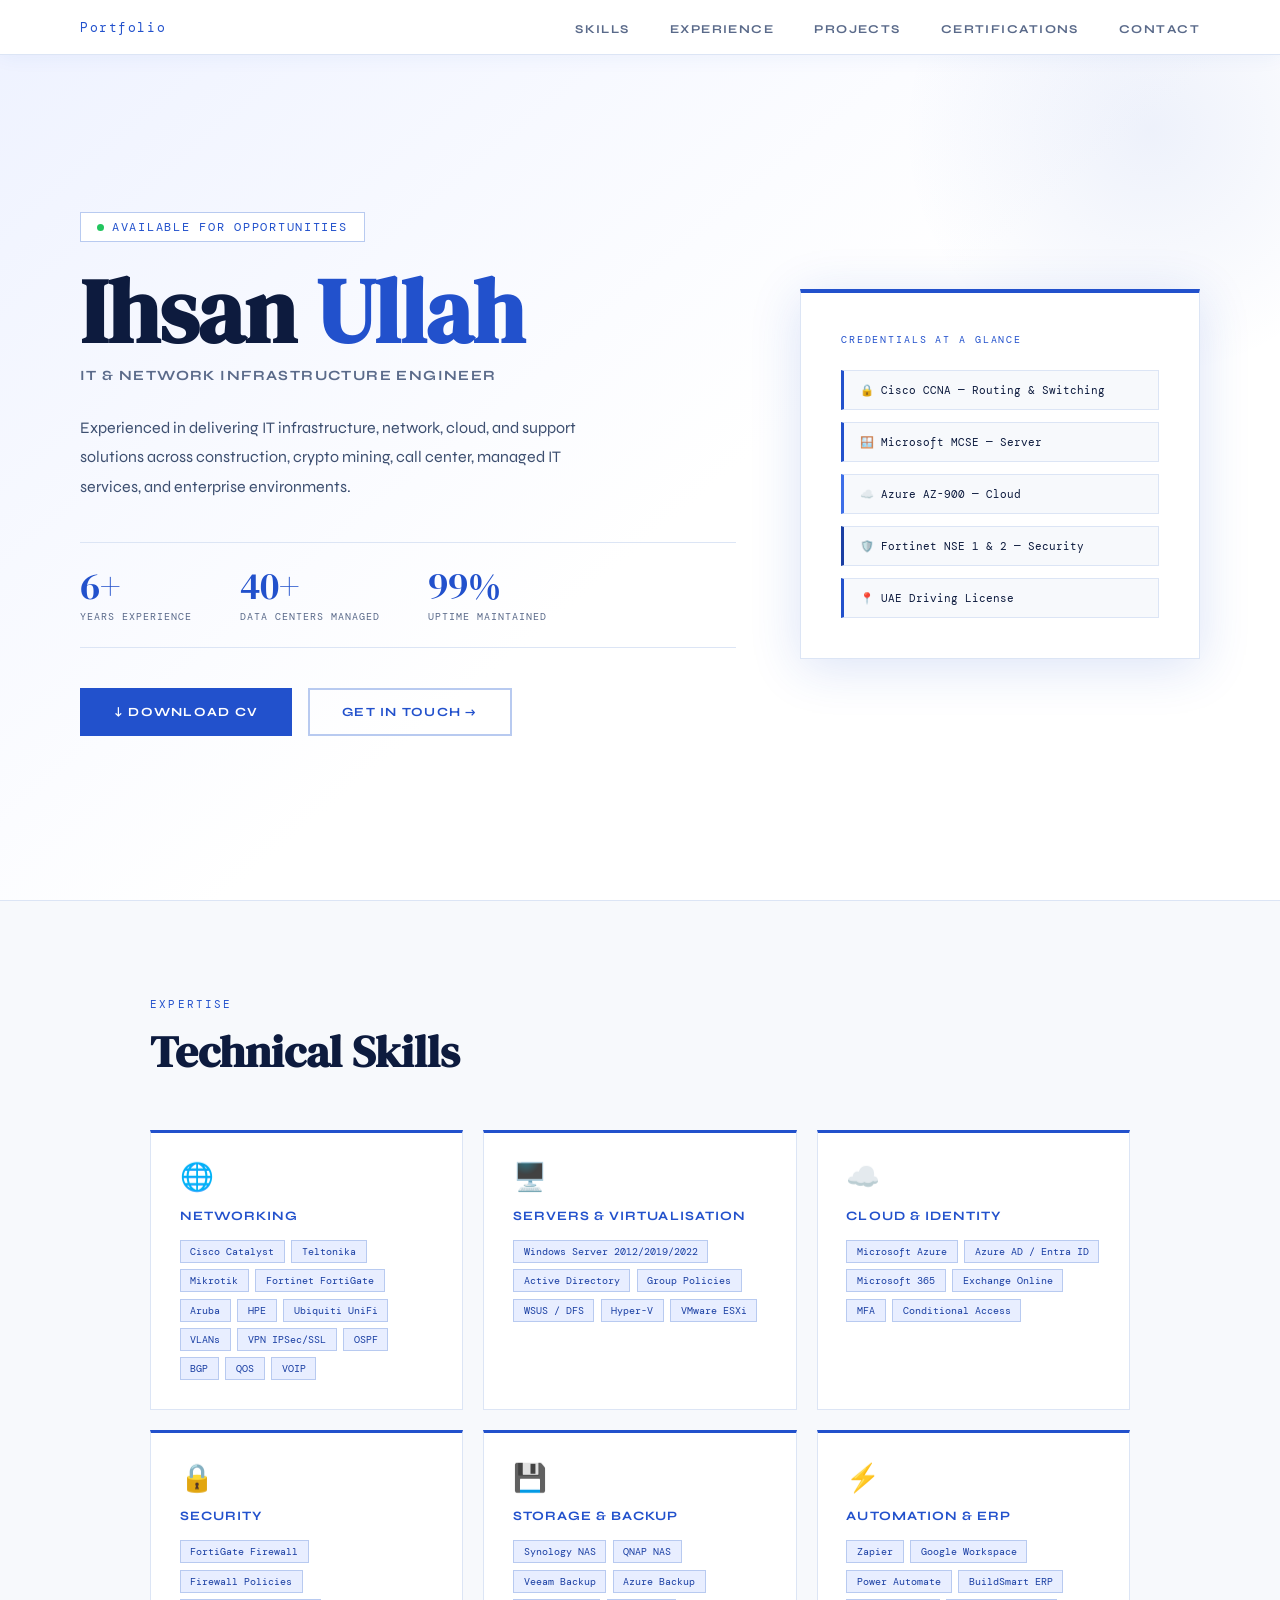
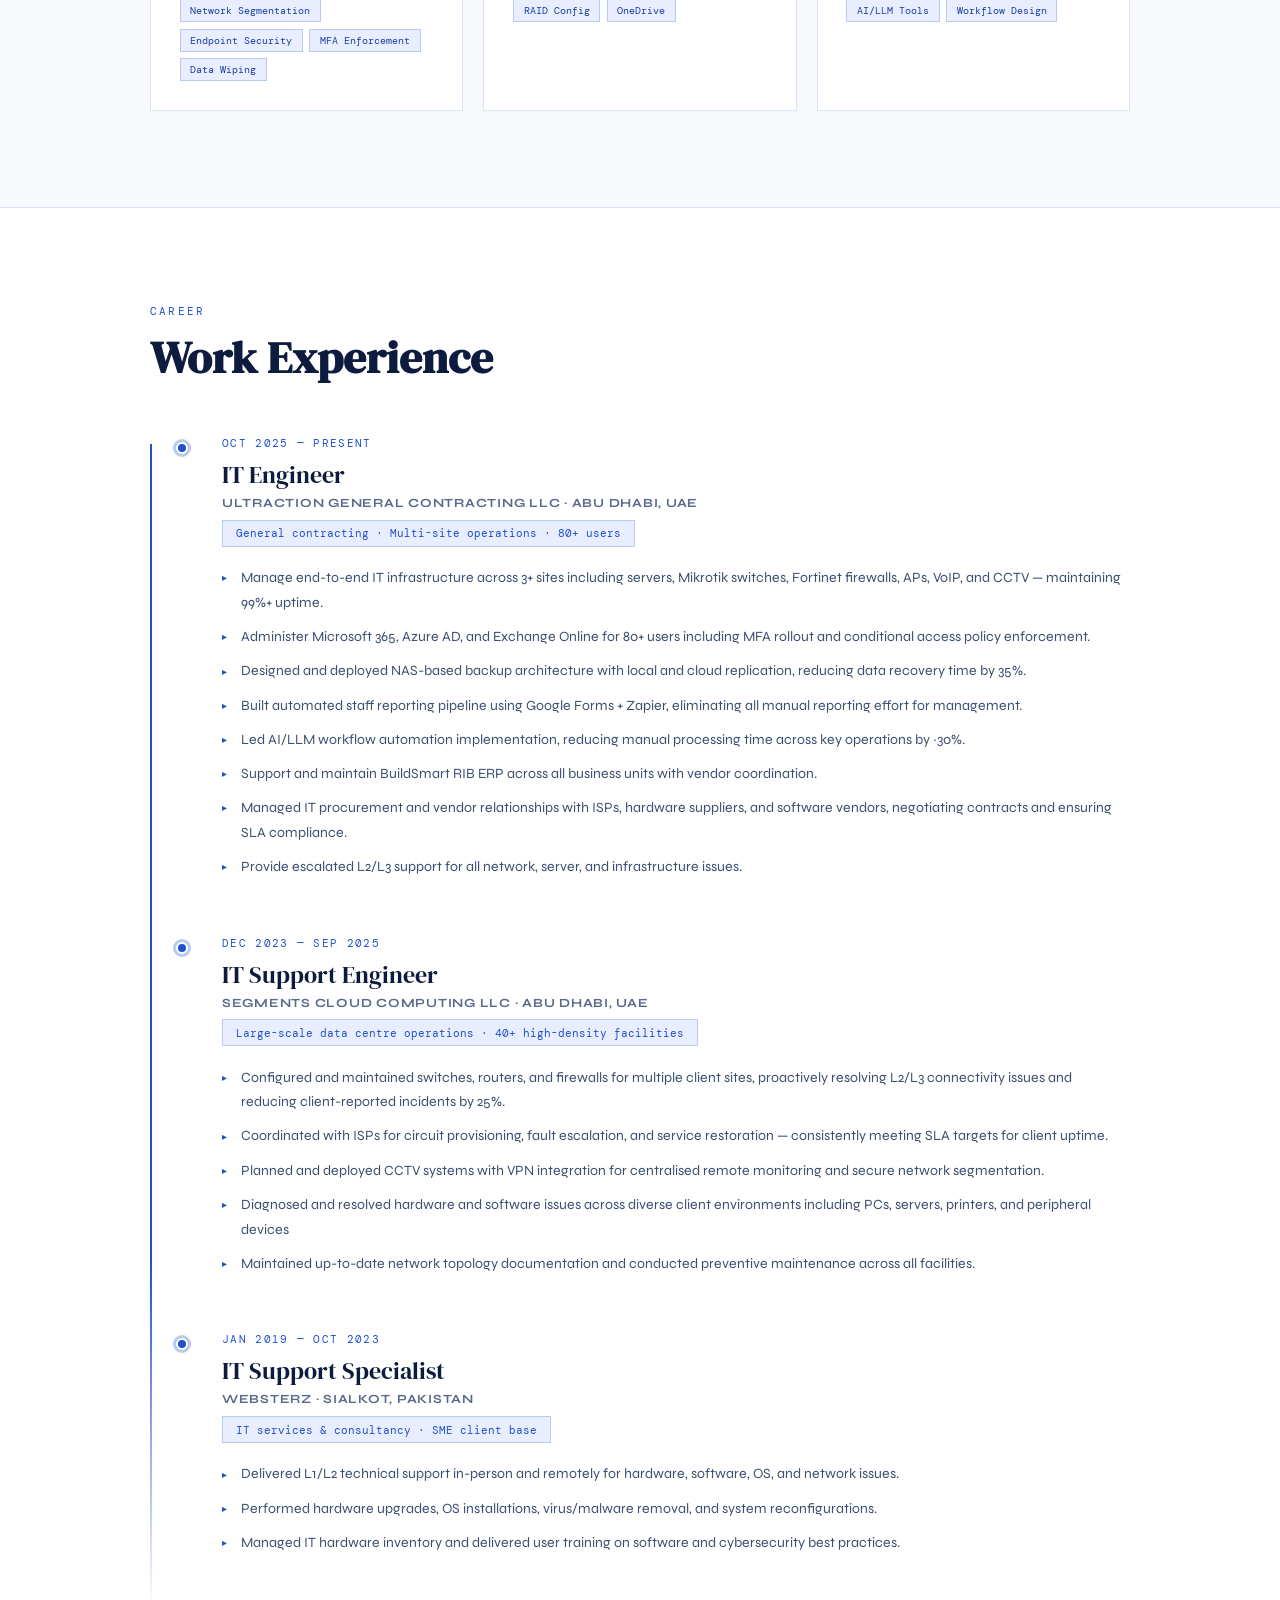
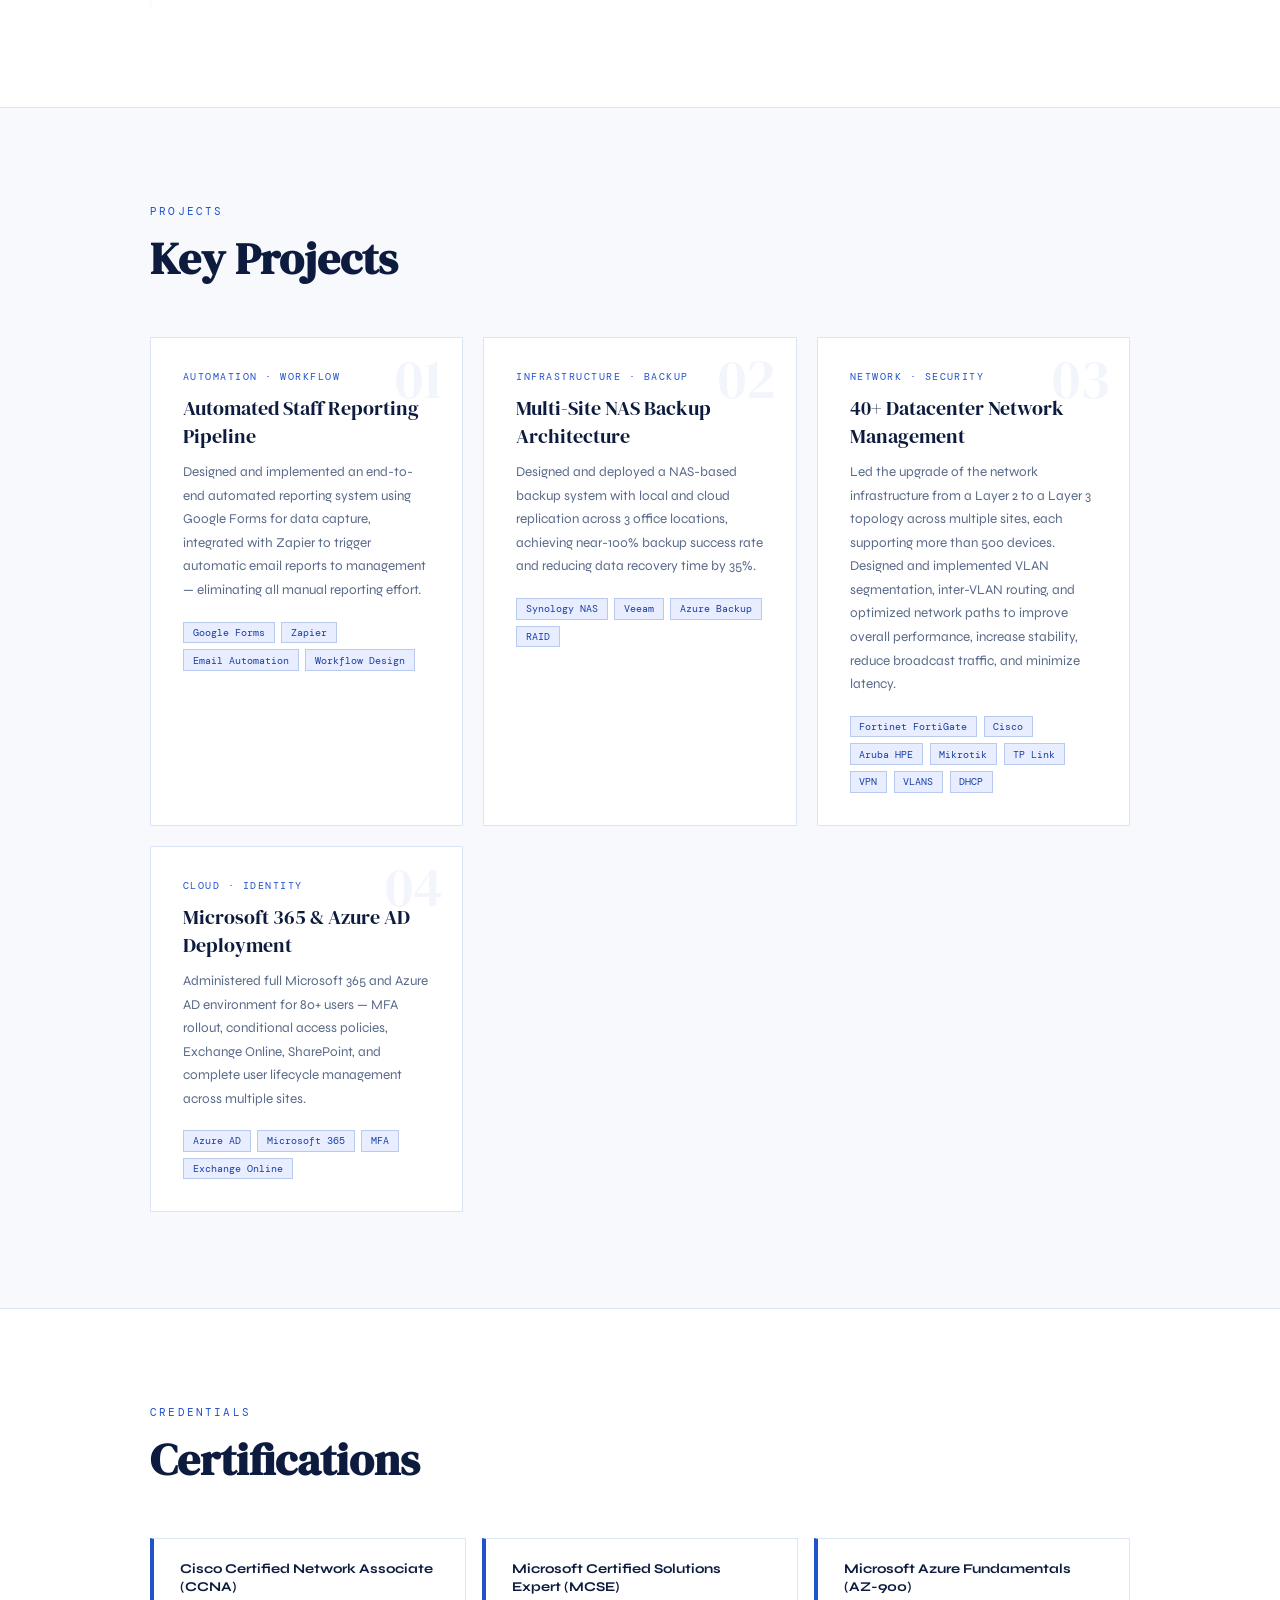
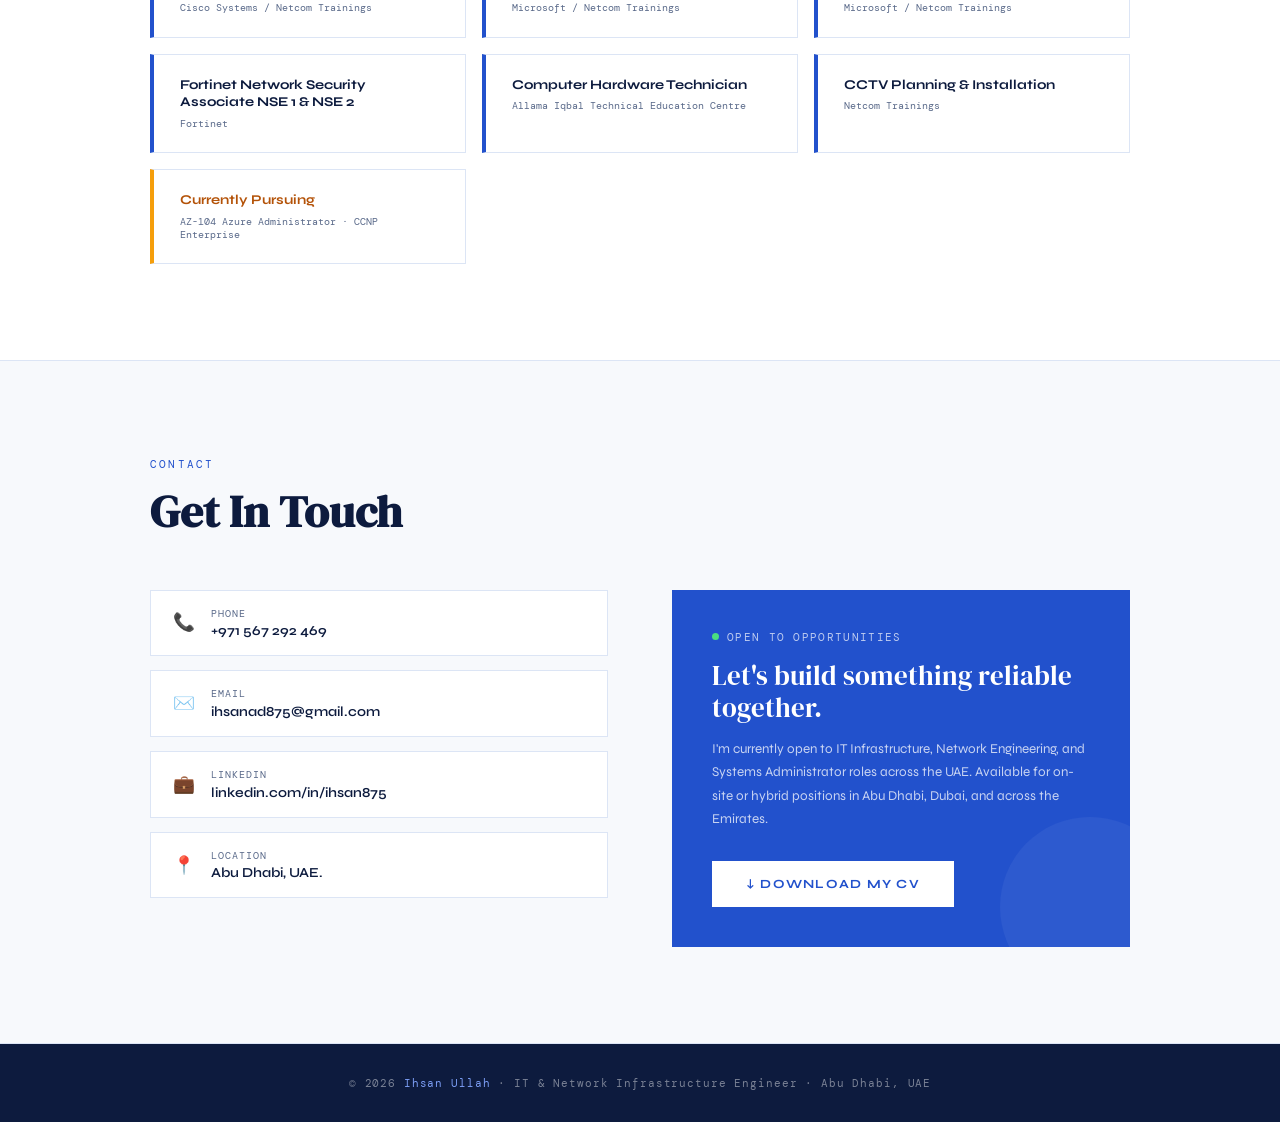
==== commit 3ec8fb10: "Update index.html" ====
--- a/index.html
+++ b/index.html
@@ -659,7 +659,7 @@
     <div class="hero-tag"><div class="hero-tag-dot"></div>Available for opportunities</div>
     <h1>Ihsan<em> Ullah</em></h1>
     <div class="hero-subtitle">IT & Network Infrastructure Engineer</div>
-    <p class="hero-desc">Experienced in delivering IT infrastructure, network, cloud, and support solutions across construction, crypto mining, call center, managed IT services, and enterprise environments.<br> Based in Abu Dhabi — Open to opportunities across the UAE and international markets.</p>
+    <p class="hero-desc">Experienced in delivering IT infrastructure, network, cloud, and support solutions across construction, crypto mining, call center, managed IT services, and enterprise environments.</p>
     <div class="hero-stats">
       <div class="stat-item"><div class="stat-num">6+</div><div class="stat-label">Years Experience</div></div>
       <div class="stat-item"><div class="stat-num">40+</div><div class="stat-label">Data Centers Managed</div></div>
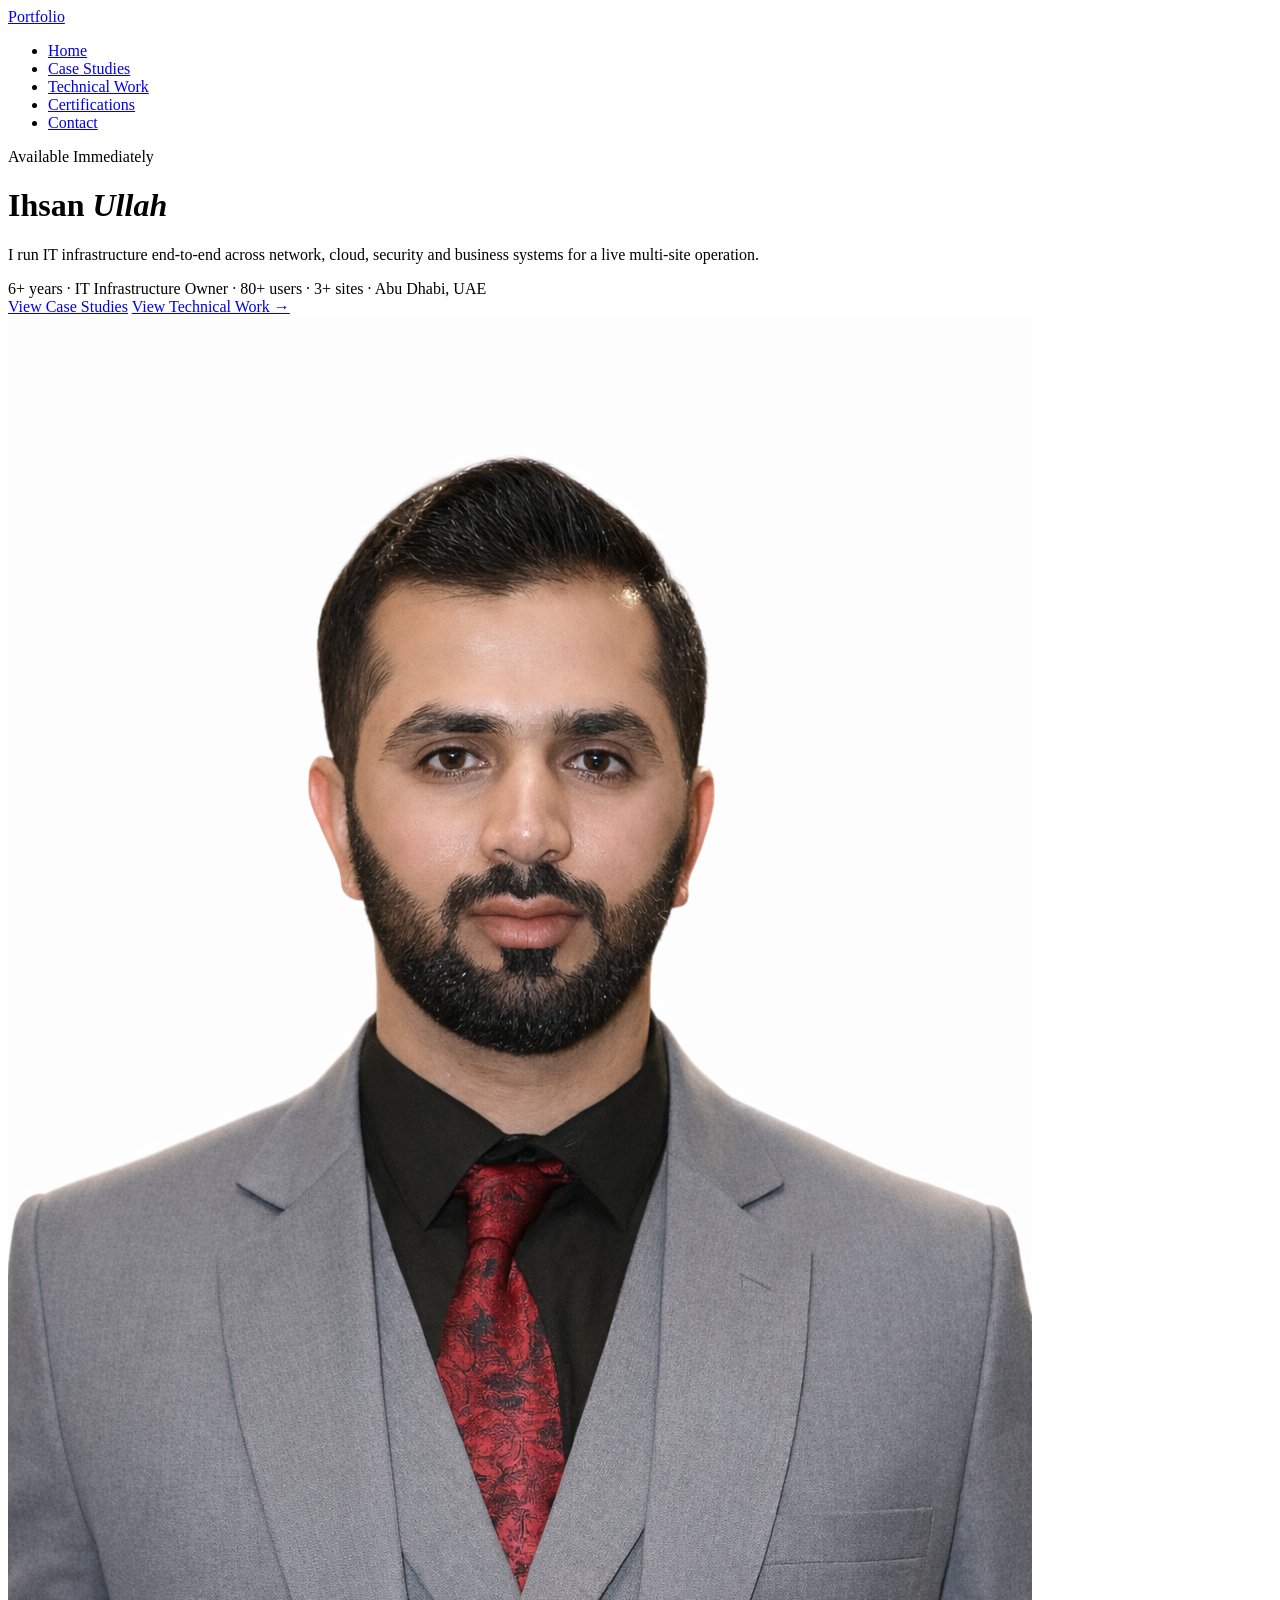
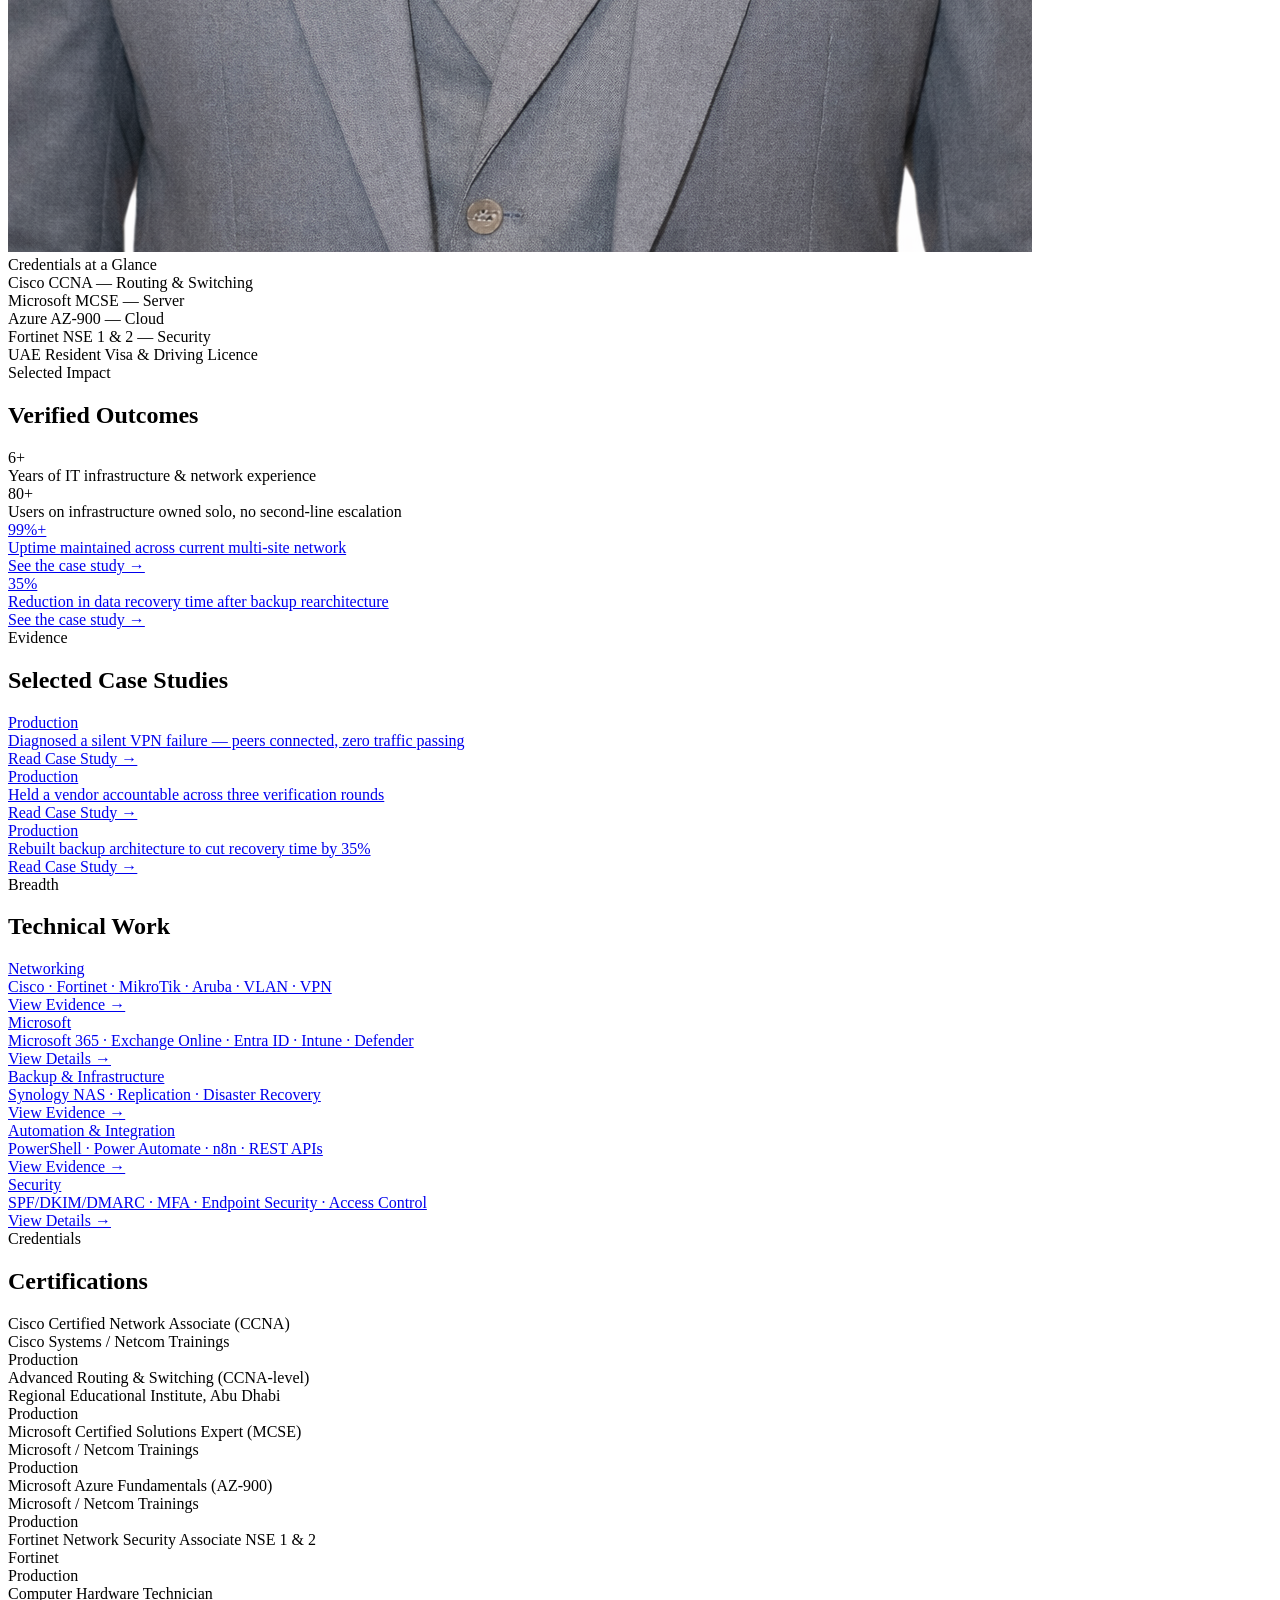
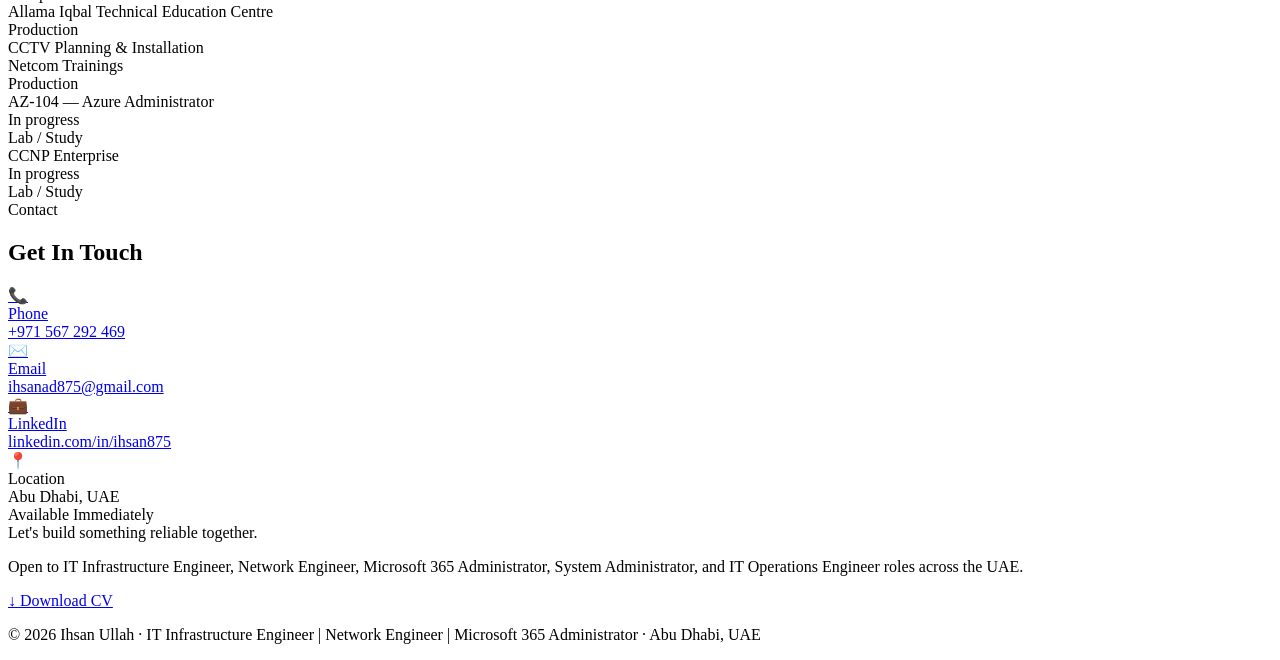
==== commit 3050b144: "Add files via upload" ====
--- a/index.html
+++ b/index.html
@@ -3,652 +3,18 @@
 <head>
 <meta charset="UTF-8"/>
 <meta name="viewport" content="width=device-width, initial-scale=1.0"/>
-<title>Ihsan Ullah — IT & Network Infrastructure Engineer</title>
+<title>Ihsan Ullah — IT Infrastructure Engineer | Network Engineer | Microsoft 365 Administrator</title>
 <link href="https://fonts.googleapis.com/css2?family=DM+Serif+Display:ital@0;1&family=DM+Mono:wght@400;500&family=Syne:wght@400;600;700;800&display=swap" rel="stylesheet"/>
-<style>
-  :root {
-    --royal: #2251CC;
-    --royal-dark: #1a3fa3;
-    --royal-light: #3d6ee8;
-    --royal-xlight: #e8eeff;
-    --white: #ffffff;
-    --off-white: #f7f9fc;
-    --text: #0d1b3e;
-    --muted: #5a6a8a;
-    --border: #dce5f5;
-    --border-strong: #b8caf0;
-    --shadow: 0 4px 24px rgba(34,81,204,0.10);
-    --shadow-lg: 0 8px 48px rgba(34,81,204,0.16);
-  }
-
-  *, *::before, *::after { box-sizing: border-box; margin: 0; padding: 0; }
-  html { scroll-behavior: smooth; }
-
-  body {
-    font-family: 'Syne', sans-serif;
-    background: var(--white);
-    color: var(--text);
-    overflow-x: hidden;
-  }
-
-  nav {
-    position: fixed;
-    top: 0; left: 0; right: 0;
-    z-index: 100;
-    display: flex;
-    justify-content: space-between;
-    align-items: center;
-    padding: 1.1rem 5rem;
-    background: rgba(255,255,255,0.95);
-    backdrop-filter: blur(20px);
-    border-bottom: 1px solid var(--border);
-    box-shadow: 0 2px 20px rgba(34,81,204,0.06);
-  }
-
-  .nav-logo {
-  font-family: 'DM Mono', monospace;
-  font-size: 0.82rem;
-  color: var(--royal);
-  letter-spacing: 0.12em;
-  text-decoration: none;
-  transition: color 0.2s ease, transform 0.2s ease;
-}
-
-.nav-logo:hover,
-.nav-logo:focus,
-.nav-logo:visited {
-  text-decoration: none;
-  color: var(--royal);
-}
-
-.nav-logo:hover {
-  color: var(--royal-dark);
-  transform: translateY(-1px);
-}
-
-  .nav-links { display: flex; gap: 2.5rem; list-style: none; }
-
-  .nav-links a {
-    font-size: 0.75rem;
-    font-weight: 700;
-    letter-spacing: 0.12em;
-    text-transform: uppercase;
-    color: var(--muted);
-    text-decoration: none;
-    transition: color 0.2s;
-    position: relative;
-  }
-
-  .nav-links a::after {
-    content: '';
-    position: absolute;
-    bottom: -4px; left: 0; right: 0;
-    height: 2px;
-    background: var(--royal);
-    transform: scaleX(0);
-    transition: transform 0.2s;
-    transform-origin: left;
-  }
-
-  .nav-links a:hover { color: var(--royal); }
-  .nav-links a:hover::after { transform: scaleX(1); }
-
-  .hero {
-    min-height: 100vh;
-    display: grid;
-    grid-template-columns: 1fr 400px;
-    gap: 4rem;
-    align-items: center;
-    padding: 8rem 5rem 5rem;
-    background: linear-gradient(140deg, #eef2ff 0%, #ffffff 55%);
-    position: relative;
-    overflow: hidden;
-  }
-
-  .hero::before {
-    content: '';
-    position: absolute;
-    top: -120px; right: -120px;
-    width: 500px; height: 500px;
-    background: radial-gradient(circle, rgba(34,81,204,0.08) 0%, transparent 70%);
-    pointer-events: none;
-  }
-
-  .hero-tag {
-    display: inline-flex;
-    align-items: center;
-    gap: 0.5rem;
-    font-family: 'DM Mono', monospace;
-    font-size: 0.72rem;
-    color: var(--royal);
-    letter-spacing: 0.15em;
-    text-transform: uppercase;
-    margin-bottom: 1.5rem;
-    padding: 0.4rem 1rem;
-    border: 1.5px solid var(--border-strong);
-    background: var(--white);
-    width: fit-content;
-  }
-
-  .hero-tag-dot {
-    width: 7px; height: 7px;
-    background: #22c55e;
-    border-radius: 50%;
-    animation: pulse 2s infinite;
-  }
-
-  @keyframes pulse {
-    0%,100% { opacity:1; transform:scale(1); }
-    50% { opacity:0.4; transform:scale(0.75); }
-  }
-
-  .hero h1 {
-    font-family: 'DM Serif Display', serif;
-    font-size: clamp(3.8rem, 7vw, 5.8rem);
-    line-height: 1.02;
-    margin-bottom: 0.6rem;
-    color: var(--text);
-  }
-
-  .hero h1 em { color: var(--royal); font-style: normal; }
-
-  .hero-subtitle {
-    font-size: 0.88rem;
-    font-weight: 700;
-    letter-spacing: 0.1em;
-    color: var(--muted);
-    text-transform: uppercase;
-    margin-bottom: 1.8rem;
-  }
-
-  .hero-desc {
-    font-size: 1rem;
-    line-height: 1.85;
-    color: #3d4f70;
-    max-width: 540px;
-    margin-bottom: 2.5rem;
-  }
-
-  .hero-stats {
-    display: flex;
-    gap: 3rem;
-    margin-bottom: 2.5rem;
-    padding: 1.5rem 0;
-    border-top: 1px solid var(--border);
-    border-bottom: 1px solid var(--border);
-  }
-
-  .stat-num {
-    font-family: 'DM Serif Display', serif;
-    font-size: 2.4rem;
-    color: var(--royal);
-    line-height: 1;
-  }
-
-  .stat-label {
-    font-family: 'DM Mono', monospace;
-    font-size: 0.63rem;
-    color: var(--muted);
-    letter-spacing: 0.1em;
-    text-transform: uppercase;
-    margin-top: 0.3rem;
-  }
-
-  .hero-ctas { display: flex; gap: 1rem; flex-wrap: wrap; }
-
-  .btn-primary {
-    display: inline-flex;
-    align-items: center;
-    gap: 0.5rem;
-    padding: 0.9rem 2rem;
-    background: var(--royal);
-    color: var(--white);
-    font-family: 'Syne', sans-serif;
-    font-size: 0.78rem;
-    font-weight: 700;
-    letter-spacing: 0.1em;
-    text-transform: uppercase;
-    text-decoration: none;
-    border: 2px solid var(--royal);
-    transition: all 0.25s;
-  }
-
-  .btn-primary:hover {
-    background: var(--white);
-    color: var(--royal);
-    transform: translateY(-2px);
-    box-shadow: var(--shadow-lg);
-  }
-
-  .btn-secondary {
-    display: inline-flex;
-    align-items: center;
-    gap: 0.5rem;
-    padding: 0.9rem 2rem;
-    background: transparent;
-    color: var(--royal);
-    font-family: 'Syne', sans-serif;
-    font-size: 0.78rem;
-    font-weight: 700;
-    letter-spacing: 0.1em;
-    text-transform: uppercase;
-    text-decoration: none;
-    border: 2px solid var(--border-strong);
-    transition: all 0.25s;
-  }
-
-  .btn-secondary:hover {
-    border-color: var(--royal);
-    background: var(--royal-xlight);
-    transform: translateY(-2px);
-    box-shadow: var(--shadow);
-  }
-
-  .hero-card {
-    background: var(--white);
-    border: 1px solid var(--border);
-    border-top: 4px solid var(--royal);
-    padding: 2.5rem;
-    box-shadow: var(--shadow-lg);
-    position: relative;
-    z-index: 1;
-  }
-
-  .hero-card-label {
-    font-family: 'DM Mono', monospace;
-    font-size: 0.65rem;
-    color: var(--royal);
-    letter-spacing: 0.18em;
-    text-transform: uppercase;
-    margin-bottom: 1.5rem;
-  }
-
-  .cert-stack { display: flex; flex-direction: column; gap: 0.75rem; }
-
-  .cert-badge {
-    display: flex;
-    align-items: center;
-    gap: 0.85rem;
-    padding: 0.75rem 1rem;
-    background: var(--off-white);
-    border: 1px solid var(--border);
-    border-left: 3px solid var(--royal);
-    font-family: 'DM Mono', monospace;
-    font-size: 0.7rem;
-    color: var(--text);
-    animation: fadeSlide 0.4s ease both;
-  }
-
-  .cert-badge:nth-child(2) { animation-delay:0.1s; }
-  .cert-badge:nth-child(3) { animation-delay:0.2s; border-left-color:var(--royal-light); }
-  .cert-badge:nth-child(4) { animation-delay:0.3s; border-left-color:var(--royal-dark); }
-  .cert-badge:nth-child(5) { animation-delay:0.4s; }
-
-  @keyframes fadeSlide {
-    from { opacity:0; transform:translateX(12px); }
-    to { opacity:1; transform:translateX(0); }
-  }
-
-  .section-wrap {
-    max-width: 1140px;
-    margin: 0 auto;
-    padding: 6rem 5rem;
-  }
-
-  .section-label {
-    font-family: 'DM Mono', monospace;
-    font-size: 0.68rem;
-    color: var(--royal);
-    letter-spacing: 0.2em;
-    text-transform: uppercase;
-    margin-bottom: 0.6rem;
-  }
-
-  .section-title {
-    font-family: 'DM Serif Display', serif;
-    font-size: clamp(2rem, 4vw, 2.8rem);
-    color: var(--text);
-    margin-bottom: 3rem;
-  }
-
-  .band-white { background: var(--white); }
-  .band-gray { background: var(--off-white); border-top:1px solid var(--border); border-bottom:1px solid var(--border); }
-
-  .skills-grid {
-    display: grid;
-    grid-template-columns: repeat(auto-fit, minmax(280px, 1fr));
-    gap: 1.25rem;
-  }
-
-  .skill-card {
-    padding: 1.8rem;
-    background: var(--white);
-    border: 1px solid var(--border);
-    border-top: 3px solid var(--royal);
-    transition: all 0.25s;
-  }
-
-  .skill-card:hover {
-    box-shadow: var(--shadow-lg);
-    transform: translateY(-4px);
-    border-color: var(--border-strong);
-  }
-
-  .skill-card-icon { font-size: 1.7rem; margin-bottom: 0.9rem; }
-
-  .skill-card-title {
-    font-size: 0.8rem;
-    font-weight: 700;
-    letter-spacing: 0.08em;
-    text-transform: uppercase;
-    color: var(--royal);
-    margin-bottom: 1rem;
-  }
-
-  .skill-tags { display: flex; flex-wrap: wrap; gap: 0.4rem; }
-
-  .skill-tag {
-    font-family: 'DM Mono', monospace;
-    font-size: 0.63rem;
-    padding: 0.25rem 0.6rem;
-    background: var(--royal-xlight);
-    border: 1px solid var(--border-strong);
-    color: var(--royal-dark);
-  }
-
-  .exp-timeline { position: relative; padding-left: 2rem; }
-
-  .exp-timeline::before {
-    content: '';
-    position: absolute;
-    left: 0; top: 8px; bottom: 0;
-    width: 2px;
-    background: linear-gradient(180deg, var(--royal) 70%, transparent 100%);
-  }
-
-  .exp-item { position: relative; padding: 0 0 3.5rem 2.5rem; }
-
-  .exp-item::before {
-    content: '';
-    position: absolute;
-    left: -6px; top: 6px;
-    width: 12px; height: 12px;
-    background: var(--royal);
-    border: 2px solid var(--white);
-    border-radius: 50%;
-    box-shadow: 0 0 0 3px var(--border-strong);
-  }
-
-  .exp-date {
-    font-family: 'DM Mono', monospace;
-    font-size: 0.68rem;
-    color: var(--royal);
-    letter-spacing: 0.12em;
-    margin-bottom: 0.5rem;
-    text-transform: uppercase;
-  }
-
-  .exp-title {
-    font-family: 'DM Serif Display', serif;
-    font-size: 1.5rem;
-    color: var(--text);
-    margin-bottom: 0.25rem;
-  }
-
-  .exp-company {
-    font-size: 0.78rem;
-    font-weight: 700;
-    color: var(--muted);
-    letter-spacing: 0.06em;
-    text-transform: uppercase;
-    margin-bottom: 0.6rem;
-  }
-
-  .exp-context {
-    display: inline-block;
-    font-family: 'DM Mono', monospace;
-    font-size: 0.68rem;
-    color: var(--royal);
-    margin-bottom: 1.2rem;
-    padding: 0.35rem 0.8rem;
-    background: var(--royal-xlight);
-    border: 1px solid var(--border-strong);
-  }
-
-  .exp-bullets { list-style: none; display: flex; flex-direction: column; gap: 0.6rem; }
-
-  .exp-bullets li {
-    font-size: 0.88rem;
-    line-height: 1.75;
-    color: #3d4f70;
-    padding-left: 1.2rem;
-    position: relative;
-  }
-
-  .exp-bullets li::before {
-    content: '▸';
-    position: absolute;
-    left: 0;
-    color: var(--royal);
-    font-size: 0.65rem;
-    top: 0.2rem;
-  }
-
-  .projects-grid {
-    display: grid;
-    grid-template-columns: repeat(auto-fit, minmax(300px, 1fr));
-    gap: 1.25rem;
-  }
-
-  .project-card {
-    padding: 2rem;
-    background: var(--white);
-    border: 1px solid var(--border);
-    position: relative;
-    overflow: hidden;
-    transition: all 0.25s;
-  }
-
-  .project-card::before {
-    content: '';
-    position: absolute;
-    top: 0; left: 0; right: 0;
-    height: 3px;
-    background: linear-gradient(90deg, var(--royal), var(--royal-light));
-    transform: scaleX(0);
-    transition: transform 0.3s;
-    transform-origin: left;
-  }
-
-  .project-card:hover { box-shadow: var(--shadow-lg); transform: translateY(-4px); border-color: var(--border-strong); }
-  .project-card:hover::before { transform: scaleX(1); }
-
-  .project-number {
-    font-family: 'DM Serif Display', serif;
-    font-size: 3.5rem;
-    color: rgba(34,81,204,0.06);
-    position: absolute;
-    top: 0.8rem; right: 1.2rem;
-    line-height: 1;
-  }
-
-  .project-tag {
-    font-family: 'DM Mono', monospace;
-    font-size: 0.62rem;
-    color: var(--royal);
-    letter-spacing: 0.15em;
-    text-transform: uppercase;
-    margin-bottom: 0.7rem;
-  }
-
-  .project-title {
-    font-family: 'DM Serif Display', serif;
-    font-size: 1.25rem;
-    color: var(--text);
-    margin-bottom: 0.7rem;
-  }
-
-  .project-desc {
-    font-size: 0.84rem;
-    line-height: 1.75;
-    color: var(--muted);
-    margin-bottom: 1.2rem;
-  }
-
-  .project-stack { display: flex; flex-wrap: wrap; gap: 0.4rem; }
-
-  .stack-tag {
-    font-family: 'DM Mono', monospace;
-    font-size: 0.6rem;
-    padding: 0.2rem 0.55rem;
-    background: var(--royal-xlight);
-    border: 1px solid var(--border-strong);
-    color: var(--royal-dark);
-  }
-
-  .certs-grid {
-    display: grid;
-    grid-template-columns: repeat(auto-fit, minmax(250px, 1fr));
-    gap: 1rem;
-  }
-
-  .cert-card {
-    padding: 1.4rem 1.6rem;
-    background: var(--white);
-    border: 1px solid var(--border);
-    border-left: 4px solid var(--royal);
-    transition: all 0.2s;
-  }
-
-  .cert-card:hover { box-shadow: var(--shadow); transform: translateX(4px); }
-
-  .cert-name { font-size: 0.84rem; font-weight: 700; color: var(--text); margin-bottom: 0.3rem; line-height: 1.3; }
-  .cert-issuer { font-family: 'DM Mono', monospace; font-size: 0.65rem; color: var(--muted); }
-
-  .contact-grid { display: grid; grid-template-columns: 1fr 1fr; gap: 4rem; align-items: start; }
-  .contact-info { display: flex; flex-direction: column; gap: 0.9rem; }
-
-  .contact-item {
-    display: flex;
-    align-items: center;
-    gap: 1rem;
-    padding: 1rem 1.4rem;
-    background: var(--white);
-    border: 1px solid var(--border);
-    text-decoration: none;
-    transition: all 0.2s;
-  }
-
-  .contact-item:hover {
-    border-color: var(--royal);
-    background: var(--royal-xlight);
-    transform: translateX(4px);
-    box-shadow: var(--shadow);
-  }
-
-  .contact-icon { font-size: 1.1rem; flex-shrink: 0; }
-  .contact-label { font-family: 'DM Mono', monospace; font-size: 0.62rem; color: var(--muted); letter-spacing: 0.1em; text-transform: uppercase; margin-bottom: 0.15rem; }
-  .contact-value { font-size: 0.86rem; color: var(--text); font-weight: 600; }
-
-  .availability-box {
-    padding: 2.5rem;
-    background: var(--royal);
-    color: var(--white);
-    position: relative;
-    overflow: hidden;
-  }
-
-  .availability-box::after {
-    content: '';
-    position: absolute;
-    bottom: -50px; right: -50px;
-    width: 180px; height: 180px;
-    background: rgba(255,255,255,0.05);
-    border-radius: 50%;
-  }
-
-  .avail-status {
-    display: flex;
-    align-items: center;
-    gap: 0.5rem;
-    font-family: 'DM Mono', monospace;
-    font-size: 0.68rem;
-    color: rgba(255,255,255,0.7);
-    letter-spacing: 0.12em;
-    text-transform: uppercase;
-    margin-bottom: 1rem;
-  }
-
-  .avail-dot { width: 7px; height: 7px; background: #4ade80; border-radius: 50%; animation: pulse 2s infinite; }
-
-  .avail-title {
-    font-family: 'DM Serif Display', serif;
-    font-size: 1.7rem;
-    color: var(--white);
-    margin-bottom: 0.8rem;
-    line-height: 1.2;
-  }
-
-  .avail-desc { font-size: 0.84rem; line-height: 1.75; color: rgba(255,255,255,0.75); margin-bottom: 1.8rem; }
-
-  .btn-white {
-    display: inline-flex;
-    align-items: center;
-    gap: 0.5rem;
-    padding: 0.85rem 2rem;
-    background: var(--white);
-    color: var(--royal);
-    font-family: 'Syne', sans-serif;
-    font-size: 0.78rem;
-    font-weight: 700;
-    letter-spacing: 0.1em;
-    text-transform: uppercase;
-    text-decoration: none;
-    border: 2px solid var(--white);
-    transition: all 0.25s;
-  }
-
-  .btn-white:hover {
-    background: transparent;
-    color: var(--white);
-    transform: translateY(-2px);
-    box-shadow: 0 8px 30px rgba(0,0,0,0.2);
-  }
-
-  footer {
-    background: var(--text);
-    color: rgba(255,255,255,0.45);
-    text-align: center;
-    padding: 2rem;
-    font-family: 'DM Mono', monospace;
-    font-size: 0.68rem;
-    letter-spacing: 0.08em;
-  }
-
-  footer span { color: #7c9ef5; }
-
-  .fade-up { opacity:0; transform:translateY(24px); transition: opacity 0.55s ease, transform 0.55s ease; }
-  .fade-up.visible { opacity:1; transform:translateY(0); }
-
-  @media (max-width: 960px) {
-    nav { padding: 1rem 1.5rem; }
-    .nav-links { display: none; }
-    .hero { grid-template-columns: 1fr; padding: 7rem 1.5rem 3rem; }
-    .hero-card { margin-top: 2rem; }
-    .section-wrap { padding: 4rem 1.5rem; }
-    .contact-grid { grid-template-columns: 1fr; gap: 2rem; }
-    .hero-stats { gap: 1.5rem; }
-  }
-</style>
+<link rel="stylesheet" href="assets/main.css"/>
 </head>
 <body>
 
 <nav>
   <a href="#" class="nav-logo">Portfolio</a>
   <ul class="nav-links">
-    <li><a href="#skills">Skills</a></li>
-    <li><a href="#experience">Experience</a></li>
-    <li><a href="#projects">Projects</a></li>
+    <li><a href="index.html" class="active">Home</a></li>
+    <li><a href="#case-studies">Case Studies</a></li>
+    <li><a href="technical-work.html">Technical Work</a></li>
     <li><a href="#certifications">Certifications</a></li>
     <li><a href="#contact">Contact</a></li>
   </ul>
@@ -656,150 +22,132 @@
 
 <div class="hero">
   <div class="hero-content">
-    <div class="hero-tag"><div class="hero-tag-dot"></div>Available for opportunities</div>
+    <div class="hero-tag"><div class="hero-tag-dot"></div>Available Immediately</div>
     <h1>Ihsan<em> Ullah</em></h1>
-    <div class="hero-subtitle">IT & Network Infrastructure Engineer</div>
-    <p class="hero-desc">Experienced in delivering IT infrastructure, network, cloud, and support solutions across construction, crypto mining, call center, managed IT services, and enterprise environments.</p>
-    <div class="hero-stats">
-      <div class="stat-item"><div class="stat-num">6+</div><div class="stat-label">Years Experience</div></div>
-      <div class="stat-item"><div class="stat-num">40+</div><div class="stat-label">Data Centers Managed</div></div>
-      <div class="stat-item"><div class="stat-num">99%</div><div class="stat-label">Uptime Maintained</div></div>
-    </div>
+    <p class="hero-position">I run IT infrastructure end-to-end across network, cloud, security and business systems for a live multi-site operation.</p>
+    <div class="hero-credibility">6+ years · IT Infrastructure Owner · 80+ users · 3+ sites · Abu Dhabi, UAE</div>
     <div class="hero-ctas">
-      <a href="assets/Ihsan_Ullah_CV.pdf" class="btn-primary">↓ Download CV</a>
-      <a href="#contact" class="btn-secondary">Get In Touch →</a>
+      <a href="#case-studies" class="btn-primary">View Case Studies</a>
+      <a href="technical-work.html" class="btn-secondary">View Technical Work →</a>
     </div>
   </div>
   <div class="hero-card">
-    <div class="hero-card-label">Credentials at a glance</div>
+    <img src="assets/profile.jpg" alt="Ihsan Ullah" class="hero-photo"/>
+    <div class="hero-card-label">Credentials at a Glance</div>
     <div class="cert-stack">
-      <div class="cert-badge">🔒 Cisco CCNA — Routing & Switching</div>
-      <div class="cert-badge">🪟 Microsoft MCSE — Server</div>
-      <div class="cert-badge">☁️ Azure AZ-900 — Cloud</div>
-      <div class="cert-badge">🛡️ Fortinet NSE 1 & 2 — Security</div>
-      <div class="cert-badge">📍 UAE Driving License</div>
+      <div class="cert-badge">Cisco CCNA — Routing &amp; Switching</div>
+      <div class="cert-badge">Microsoft MCSE — Server</div>
+      <div class="cert-badge">Azure AZ-900 — Cloud</div>
+      <div class="cert-badge">Fortinet NSE 1 &amp; 2 — Security</div>
+      <div class="cert-badge">UAE Resident Visa &amp; Driving Licence</div>
     </div>
   </div>
 </div>
 
-<div class="band-gray" id="skills">
+<div class="band-white">
   <div class="section-wrap">
-    <div class="section-label">Expertise</div>
-    <h2 class="section-title">Technical Skills</h2>
-    <div class="skills-grid">
-      <div class="skill-card fade-up"><div class="skill-card-icon">🌐</div><div class="skill-card-title">Networking</div><div class="skill-tags"><span class="skill-tag">Cisco Catalyst</span><span class="skill-tag">Teltonika</span><span class="skill-tag">Mikrotik</span><span class="skill-tag">Fortinet FortiGate</span><span class="skill-tag">Aruba</span><span class="skill-tag">HPE</span><span class="skill-tag">Ubiquiti UniFi</span><span class="skill-tag">VLANs</span><span class="skill-tag">VPN IPSec/SSL</span><span class="skill-tag">OSPF</span><span class="skill-tag">BGP</span><span class="skill-tag">QOS</span><span class="skill-tag">VOIP</span></div></div>
-      <div class="skill-card fade-up"><div class="skill-card-icon">🖥️</div><div class="skill-card-title">Servers & Virtualisation</div><div class="skill-tags"><span class="skill-tag">Windows Server 2012/2019/2022</span><span class="skill-tag">Active Directory</span><span class="skill-tag">Group Policies</span><span class="skill-tag">WSUS / DFS</span><span class="skill-tag">Hyper-V</span><span class="skill-tag">VMware ESXi</span></div></div>
-      <div class="skill-card fade-up"><div class="skill-card-icon">☁️</div><div class="skill-card-title">Cloud & Identity</div><div class="skill-tags"><span class="skill-tag">Microsoft Azure</span><span class="skill-tag">Azure AD / Entra ID</span><span class="skill-tag">Microsoft 365</span><span class="skill-tag">Exchange Online</span><span class="skill-tag">MFA</span><span class="skill-tag">Conditional Access</span></div></div>
-      <div class="skill-card fade-up"><div class="skill-card-icon">🔒</div><div class="skill-card-title">Security</div><div class="skill-tags"><span class="skill-tag">FortiGate Firewall</span><span class="skill-tag">Firewall Policies</span><span class="skill-tag">Network Segmentation</span><span class="skill-tag">Endpoint Security</span><span class="skill-tag">MFA Enforcement</span><span class="skill-tag">Data Wiping</span></div></div>
-      <div class="skill-card fade-up"><div class="skill-card-icon">💾</div><div class="skill-card-title">Storage & Backup</div><div class="skill-tags"><span class="skill-tag">Synology NAS</span><span class="skill-tag">QNAP NAS</span><span class="skill-tag">Veeam Backup</span><span class="skill-tag">Azure Backup</span><span class="skill-tag">RAID Config</span><span class="skill-tag">OneDrive</span></div></div>
-      <div class="skill-card fade-up"><div class="skill-card-icon">⚡</div><div class="skill-card-title">Automation & ERP</div><div class="skill-tags"><span class="skill-tag">Zapier</span><span class="skill-tag">Google Workspace</span><span class="skill-tag">Power Automate</span><span class="skill-tag">BuildSmart ERP</span><span class="skill-tag">AI/LLM Tools</span><span class="skill-tag">Workflow Design</span></div></div>
+    <div class="section-label">Selected Impact</div>
+    <h2 class="section-title">Verified Outcomes</h2>
+    <div class="impact-grid">
+      <div class="impact-card fade-up">
+        <div class="impact-num">6+</div>
+        <div class="impact-label">Years of IT infrastructure &amp; network experience</div>
+      </div>
+      <div class="impact-card fade-up">
+        <div class="impact-num">80+</div>
+        <div class="impact-label">Users on infrastructure owned solo, no second-line escalation</div>
+      </div>
+      <a href="case-studies/network-reliability.html" class="impact-card linked fade-up">
+        <div class="impact-num">99%+</div>
+        <div class="impact-label">Uptime maintained across current multi-site network</div>
+        <div class="impact-link-hint">See the case study →</div>
+      </a>
+      <a href="case-studies/backup-dr.html" class="impact-card linked fade-up">
+        <div class="impact-num">35%</div>
+        <div class="impact-label">Reduction in data recovery time after backup rearchitecture</div>
+        <div class="impact-link-hint">See the case study →</div>
+      </a>
     </div>
   </div>
 </div>
 
-<div class="band-white" id="experience">
+<div class="band-gray" id="case-studies">
   <div class="section-wrap">
-    <div class="section-label">Career</div>
-    <h2 class="section-title">Work Experience</h2>
-    <div class="exp-timeline">
-      <div class="exp-item fade-up">
-        <div class="exp-date">OCT 2025 — PRESENT</div>
-        <div class="exp-title">IT Engineer</div>
-        <div class="exp-company">Ultraction General Contracting LLC · Abu Dhabi, UAE</div>
-        <div class="exp-context">General contracting · Multi-site operations · 80+ users</div>
-        <ul class="exp-bullets">
-          <li>Manage end-to-end IT infrastructure across 3+ sites including servers, Mikrotik switches, Fortinet firewalls, APs, VoIP, and CCTV — maintaining 99%+ uptime.</li>
-          <li>Administer Microsoft 365, Azure AD, and Exchange Online for 80+ users including MFA rollout and conditional access policy enforcement.</li>
-          <li>Designed and deployed NAS-based backup architecture with local and cloud replication, reducing data recovery time by 35%.</li>
-          <li>Built automated staff reporting pipeline using Google Forms + Zapier, eliminating all manual reporting effort for management.</li>
-          <li>Led AI/LLM workflow automation implementation, reducing manual processing time across key operations by ~30%.</li>
-          <li>Support and maintain BuildSmart RIB ERP across all business units with vendor coordination.</li>
-		  <li>Managed IT procurement and vendor relationships with ISPs, hardware suppliers, and software vendors, negotiating contracts and ensuring SLA compliance.</li>
-          <li>Provide escalated L2/L3 support for all network, server, and infrastructure issues.</li>
-        </ul>
-      </div>
-      <div class="exp-item fade-up">
-        <div class="exp-date">DEC 2023 — SEP 2025</div>
-        <div class="exp-title">IT Support Engineer</div>
-        <div class="exp-company">Segments Cloud Computing LLC · Abu Dhabi, UAE</div>
-        <div class="exp-context">Large-scale data centre operations · 40+ high-density facilities</div>
-        <ul class="exp-bullets">
-          <li>Configured and maintained switches, routers, and firewalls for multiple client sites, proactively resolving L2/L3 connectivity issues and reducing client-reported incidents by 25%.</li>
-          <li>Coordinated with ISPs for circuit provisioning, fault escalation, and service restoration — consistently meeting SLA targets for client uptime.</li>
-          <li>Planned and deployed CCTV systems with VPN integration for centralised remote monitoring and secure network segmentation.</li>
-          <li>Diagnosed and resolved hardware and software issues across diverse client environments including PCs, servers, printers, and peripheral devices</li>
-          <li>Maintained up-to-date network topology documentation and conducted preventive maintenance across all facilities.</li>
-        </ul>
-      </div>
-      <div class="exp-item fade-up">
-        <div class="exp-date">JAN 2019 — OCT 2023</div>
-        <div class="exp-title">IT Support Specialist</div>
-        <div class="exp-company">Websterz · Sialkot, Pakistan</div>
-        <div class="exp-context">IT services & consultancy · SME client base</div>
-        <ul class="exp-bullets">
-          <li>Delivered L1/L2 technical support in-person and remotely for hardware, software, OS, and network issues.</li>
-          <li>Performed hardware upgrades, OS installations, virus/malware removal, and system reconfigurations.</li>
-          <li>Managed IT hardware inventory and delivered user training on software and cybersecurity best practices.</li>
-        </ul>
-      </div>
+    <div class="section-label">Evidence</div>
+    <h2 class="section-title">Selected Case Studies</h2>
+    <div class="cs-tiles">
+      <a href="case-studies/network-reliability.html" class="cs-tile fade-up">
+        <span class="tag tag-production cs-tile-tag">Production</span>
+        <div class="cs-tile-title">Diagnosed a silent VPN failure — peers connected, zero traffic passing</div>
+        <div class="cs-tile-cta">Read Case Study →</div>
+      </a>
+      <a href="case-studies/vendor-integration.html" class="cs-tile fade-up">
+        <span class="tag tag-production cs-tile-tag">Production</span>
+        <div class="cs-tile-title">Held a vendor accountable across three verification rounds</div>
+        <div class="cs-tile-cta">Read Case Study →</div>
+      </a>
+      <a href="case-studies/backup-dr.html" class="cs-tile fade-up">
+        <span class="tag tag-production cs-tile-tag">Production</span>
+        <div class="cs-tile-title">Rebuilt backup architecture to cut recovery time by 35%</div>
+        <div class="cs-tile-cta">Read Case Study →</div>
+      </a>
     </div>
   </div>
 </div>
 
-<div class="band-gray" id="projects">
+<div class="band-white">
   <div class="section-wrap">
-    <div class="section-label">Projects</div>
-    <h2 class="section-title">Key Projects</h2>
-    <div class="projects-grid">
-      <div class="project-card fade-up">
-        <div class="project-number">01</div>
-        <div class="project-tag">Automation · Workflow</div>
-        <div class="project-title">Automated Staff Reporting Pipeline</div>
-        <p class="project-desc">Designed and implemented an end-to-end automated reporting system using Google Forms for data capture, integrated with Zapier to trigger automatic email reports to management — eliminating all manual reporting effort.</p>
-        <div class="project-stack"><span class="stack-tag">Google Forms</span><span class="stack-tag">Zapier</span><span class="stack-tag">Email Automation</span><span class="stack-tag">Workflow Design</span></div>
-      </div>
-      <div class="project-card fade-up">
-        <div class="project-number">02</div>
-        <div class="project-tag">Infrastructure · Backup</div>
-        <div class="project-title">Multi-Site NAS Backup Architecture</div>
-        <p class="project-desc">Designed and deployed a NAS-based backup system with local and cloud replication across 3 office locations, achieving near-100% backup success rate and reducing data recovery time by 35%.</p>
-        <div class="project-stack"><span class="stack-tag">Synology NAS</span><span class="stack-tag">Veeam</span><span class="stack-tag">Azure Backup</span><span class="stack-tag">RAID</span></div>
-      </div>
-      <div class="project-card fade-up">
-        <div class="project-number">03</div>
-        <div class="project-tag">Network · Security</div>
-        <div class="project-title">40+ Datacenter Network Management</div>
-        <p class="project-desc">Led the upgrade of the network infrastructure from a Layer 2 to a Layer 3 topology across multiple sites, each supporting more than 500 devices. Designed and implemented VLAN segmentation, inter-VLAN routing, and optimized network paths to improve overall performance, increase stability, reduce broadcast traffic, and minimize latency.</p>
-        <div class="project-stack"><span class="stack-tag">Fortinet FortiGate</span><span class="stack-tag">Cisco</span><span class="stack-tag">Aruba HPE</span><span class="stack-tag">Mikrotik</span><span class="stack-tag">TP Link</span><span class="stack-tag">VPN</span><span class="stack-tag">VLANS</span><span class="stack-tag">DHCP</span></div>
-      </div>
-      <div class="project-card fade-up">
-        <div class="project-number">04</div>
-        <div class="project-tag">Cloud · Identity</div>
-        <div class="project-title">Microsoft 365 & Azure AD Deployment</div>
-        <p class="project-desc">Administered full Microsoft 365 and Azure AD environment for 80+ users — MFA rollout, conditional access policies, Exchange Online, SharePoint, and complete user lifecycle management across multiple sites.</p>
-        <div class="project-stack"><span class="stack-tag">Azure AD</span><span class="stack-tag">Microsoft 365</span><span class="stack-tag">MFA</span><span class="stack-tag">Exchange Online</span></div>
-      </div>
+    <div class="section-label">Breadth</div>
+    <h2 class="section-title">Technical Work</h2>
+    <div class="tw-grid">
+      <a href="technical-work.html#networking" class="tw-card fade-up">
+        <div class="tw-card-title">Networking</div>
+        <div class="tw-card-tech">Cisco · Fortinet · MikroTik · Aruba · VLAN · VPN</div>
+        <div class="tw-card-cta">View Evidence →</div>
+      </a>
+      <a href="technical-work.html#microsoft" class="tw-card fade-up">
+        <div class="tw-card-title">Microsoft</div>
+        <div class="tw-card-tech">Microsoft 365 · Exchange Online · Entra ID · Intune · Defender</div>
+        <div class="tw-card-cta">View Details →</div>
+      </a>
+      <a href="technical-work.html#backup" class="tw-card fade-up">
+        <div class="tw-card-title">Backup &amp; Infrastructure</div>
+        <div class="tw-card-tech">Synology NAS · Replication · Disaster Recovery</div>
+        <div class="tw-card-cta">View Evidence →</div>
+      </a>
+      <a href="technical-work.html#automation" class="tw-card fade-up">
+        <div class="tw-card-title">Automation &amp; Integration</div>
+        <div class="tw-card-tech">PowerShell · Power Automate · n8n · REST APIs</div>
+        <div class="tw-card-cta">View Evidence →</div>
+      </a>
+      <a href="technical-work.html#security" class="tw-card fade-up">
+        <div class="tw-card-title">Security</div>
+        <div class="tw-card-tech">SPF/DKIM/DMARC · MFA · Endpoint Security · Access Control</div>
+        <div class="tw-card-cta">View Details →</div>
+      </a>
     </div>
   </div>
 </div>
 
-<div class="band-white" id="certifications">
-  <div class="section-wrap">
+<div class="band-gray" id="certifications">
+  <div class="section-wrap narrow">
     <div class="section-label">Credentials</div>
     <h2 class="section-title">Certifications</h2>
-    <div class="certs-grid">
-      <div class="cert-card fade-up"><div class="cert-name">Cisco Certified Network Associate (CCNA)</div><div class="cert-issuer">Cisco Systems / Netcom Trainings</div></div>
-      <div class="cert-card fade-up"><div class="cert-name">Microsoft Certified Solutions Expert (MCSE)</div><div class="cert-issuer">Microsoft / Netcom Trainings</div></div>
-      <div class="cert-card fade-up"><div class="cert-name">Microsoft Azure Fundamentals (AZ-900)</div><div class="cert-issuer">Microsoft / Netcom Trainings</div></div>
-      <div class="cert-card fade-up"><div class="cert-name">Fortinet Network Security Associate NSE 1 & NSE 2</div><div class="cert-issuer">Fortinet</div></div>
-      <div class="cert-card fade-up"><div class="cert-name">Computer Hardware Technician</div><div class="cert-issuer">Allama Iqbal Technical Education Centre</div></div>
-      <div class="cert-card fade-up"><div class="cert-name">CCTV Planning & Installation</div><div class="cert-issuer">Netcom Trainings</div></div>
-      <div class="cert-card fade-up" style="border-left-color:#f59e0b;"><div class="cert-name" style="color:#b45309;">Currently Pursuing</div><div class="cert-issuer">AZ-104 Azure Administrator · CCNP Enterprise</div></div>
+    <div class="certs-list">
+      <div class="cert-row fade-up"><div><div class="cert-row-name">Cisco Certified Network Associate (CCNA)</div><div class="cert-row-issuer">Cisco Systems / Netcom Trainings</div></div><span class="tag tag-production">Production</span></div>
+      <div class="cert-row fade-up"><div><div class="cert-row-name">Advanced Routing &amp; Switching (CCNA-level)</div><div class="cert-row-issuer">Regional Educational Institute, Abu Dhabi</div></div><span class="tag tag-production">Production</span></div>
+      <div class="cert-row fade-up"><div><div class="cert-row-name">Microsoft Certified Solutions Expert (MCSE)</div><div class="cert-row-issuer">Microsoft / Netcom Trainings</div></div><span class="tag tag-production">Production</span></div>
+      <div class="cert-row fade-up"><div><div class="cert-row-name">Microsoft Azure Fundamentals (AZ-900)</div><div class="cert-row-issuer">Microsoft / Netcom Trainings</div></div><span class="tag tag-production">Production</span></div>
+      <div class="cert-row fade-up"><div><div class="cert-row-name">Fortinet Network Security Associate NSE 1 &amp; 2</div><div class="cert-row-issuer">Fortinet</div></div><span class="tag tag-production">Production</span></div>
+      <div class="cert-row fade-up"><div><div class="cert-row-name">Computer Hardware Technician</div><div class="cert-row-issuer">Allama Iqbal Technical Education Centre</div></div><span class="tag tag-production">Production</span></div>
+      <div class="cert-row fade-up"><div><div class="cert-row-name">CCTV Planning &amp; Installation</div><div class="cert-row-issuer">Netcom Trainings</div></div><span class="tag tag-production">Production</span></div>
+      <div class="cert-row lab fade-up"><div><div class="cert-row-name">AZ-104 — Azure Administrator</div><div class="cert-row-issuer">In progress</div></div><span class="tag tag-lab">Lab / Study</span></div>
+      <div class="cert-row lab fade-up"><div><div class="cert-row-name">CCNP Enterprise</div><div class="cert-row-issuer">In progress</div></div><span class="tag tag-lab">Lab / Study</span></div>
     </div>
   </div>
 </div>
 
-<div class="band-gray" id="contact">
+<div class="band-white" id="contact">
   <div class="section-wrap">
     <div class="section-label">Contact</div>
     <h2 class="section-title">Get In Touch</h2>
@@ -808,25 +156,23 @@
         <a href="tel:+971567292469" class="contact-item"><span class="contact-icon">📞</span><div><div class="contact-label">Phone</div><div class="contact-value">+971 567 292 469</div></div></a>
         <a href="mailto:ihsanad875@gmail.com" class="contact-item"><span class="contact-icon">✉️</span><div><div class="contact-label">Email</div><div class="contact-value">ihsanad875@gmail.com</div></div></a>
         <a href="https://linkedin.com/in/ihsan875" target="_blank" class="contact-item"><span class="contact-icon">💼</span><div><div class="contact-label">LinkedIn</div><div class="contact-value">linkedin.com/in/ihsan875</div></div></a>
-        <div class="contact-item"><span class="contact-icon">📍</span><div><div class="contact-label">Location</div><div class="contact-value">Abu Dhabi, UAE.</div></div></div>
+        <div class="contact-item"><span class="contact-icon">📍</span><div><div class="contact-label">Location</div><div class="contact-value">Abu Dhabi, UAE</div></div></div>
       </div>
       <div class="availability-box">
-        <div class="avail-status"><div class="avail-dot"></div>Open to Opportunities</div>
+        <div class="avail-status"><div class="avail-dot"></div>Available Immediately</div>
         <div class="avail-title">Let's build something reliable together.</div>
-        <p class="avail-desc">I'm currently open to IT Infrastructure, Network Engineering, and Systems Administrator roles across the UAE. Available for on-site or hybrid positions in Abu Dhabi, Dubai, and across the Emirates.</p>
-        <a href="assets/Ihsan_Ullah_CV.pdf" class="btn-white">↓ Download My CV</a>
+        <p class="avail-desc">Open to IT Infrastructure Engineer, Network Engineer, Microsoft 365 Administrator, System Administrator, and IT Operations Engineer roles across the UAE.</p>
+        <a href="assets/Ihsan_Ullah_CV.pdf" class="btn-white">↓ Download CV</a>
       </div>
     </div>
   </div>
 </div>
 
-<footer><p>© 2026 <span>Ihsan Ullah</span> · IT & Network Infrastructure Engineer · Abu Dhabi, UAE</p></footer>
+<footer><p>© 2026 <span>Ihsan Ullah</span> · IT Infrastructure Engineer | Network Engineer | Microsoft 365 Administrator · Abu Dhabi, UAE</p></footer>
 
 <script>
   const observer = new IntersectionObserver((entries) => {
-    entries.forEach((entry, i) => {
-      if (entry.isIntersecting) setTimeout(() => entry.target.classList.add('visible'), i * 90);
-    });
+    entries.forEach((entry, i) => { if (entry.isIntersecting) setTimeout(() => entry.target.classList.add('visible'), i * 70); });
   }, { threshold: 0.08 });
   document.querySelectorAll('.fade-up').forEach(el => observer.observe(el));
 </script>
